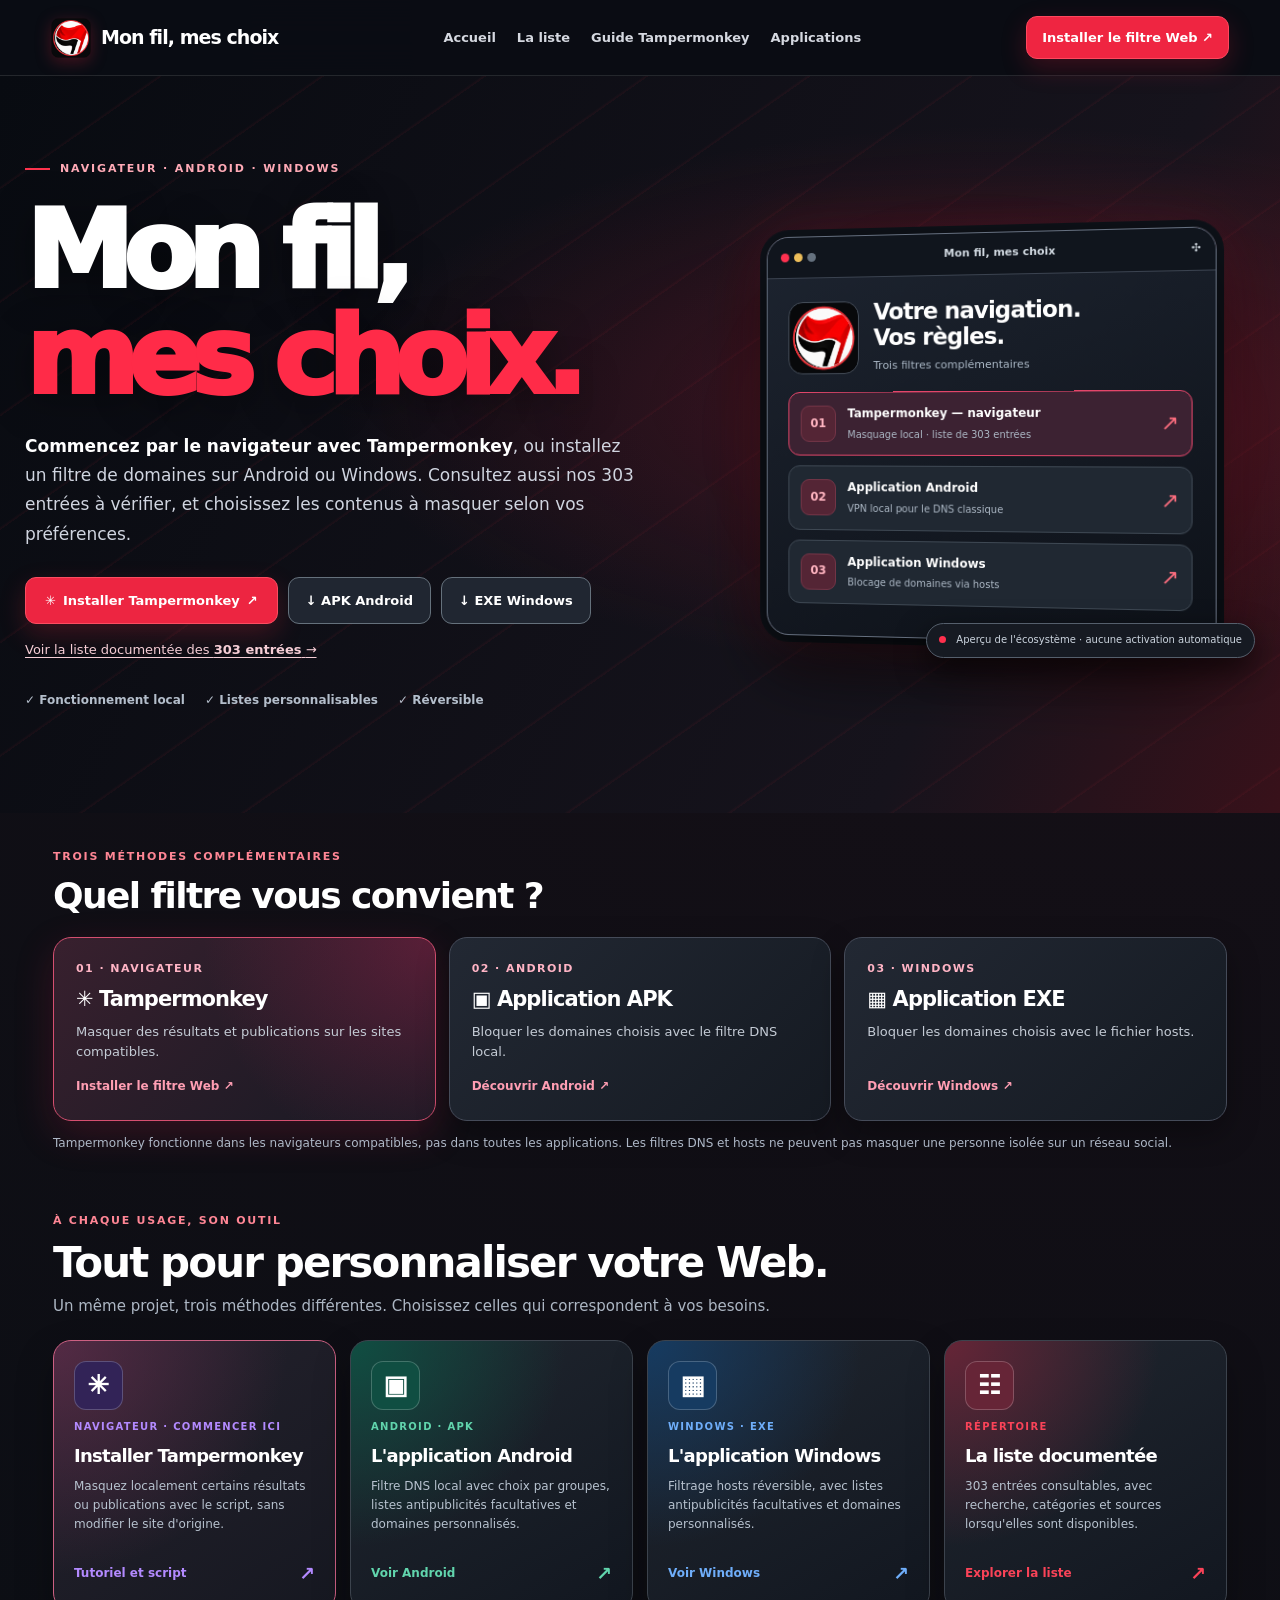
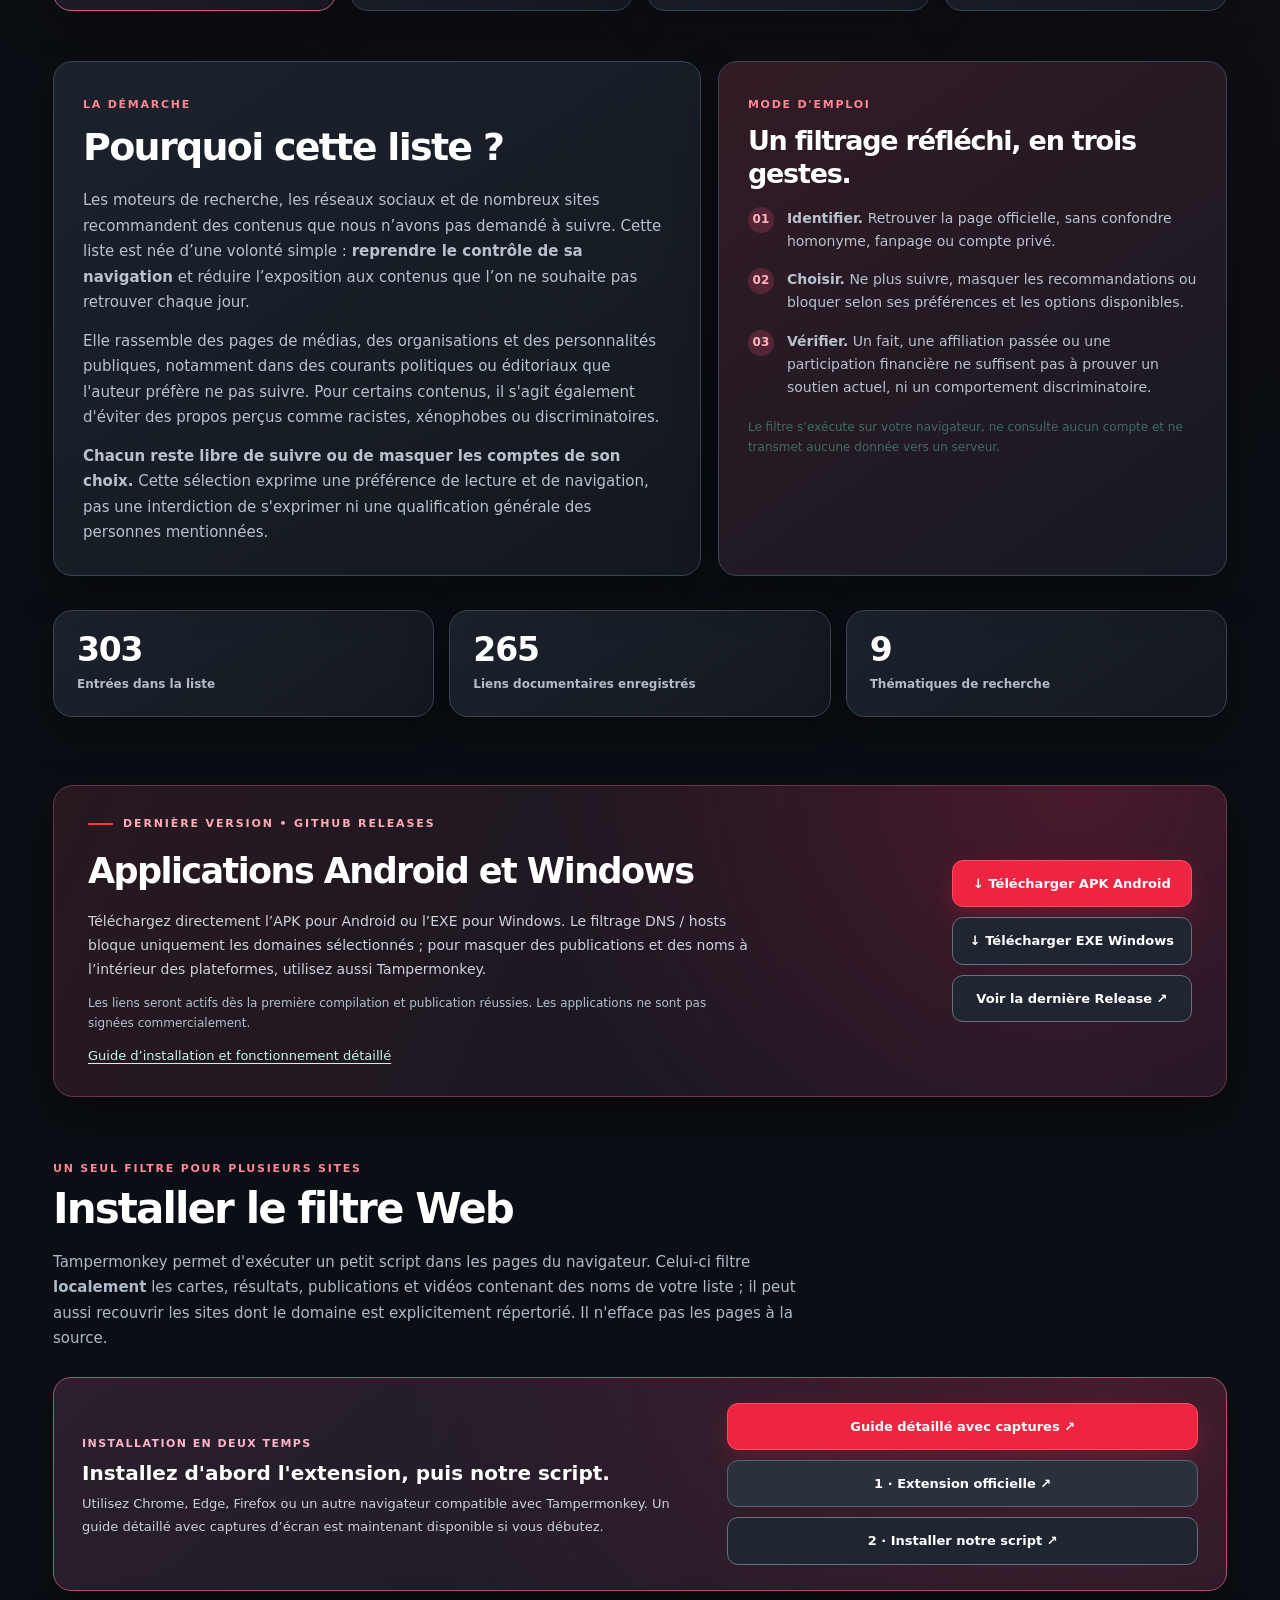
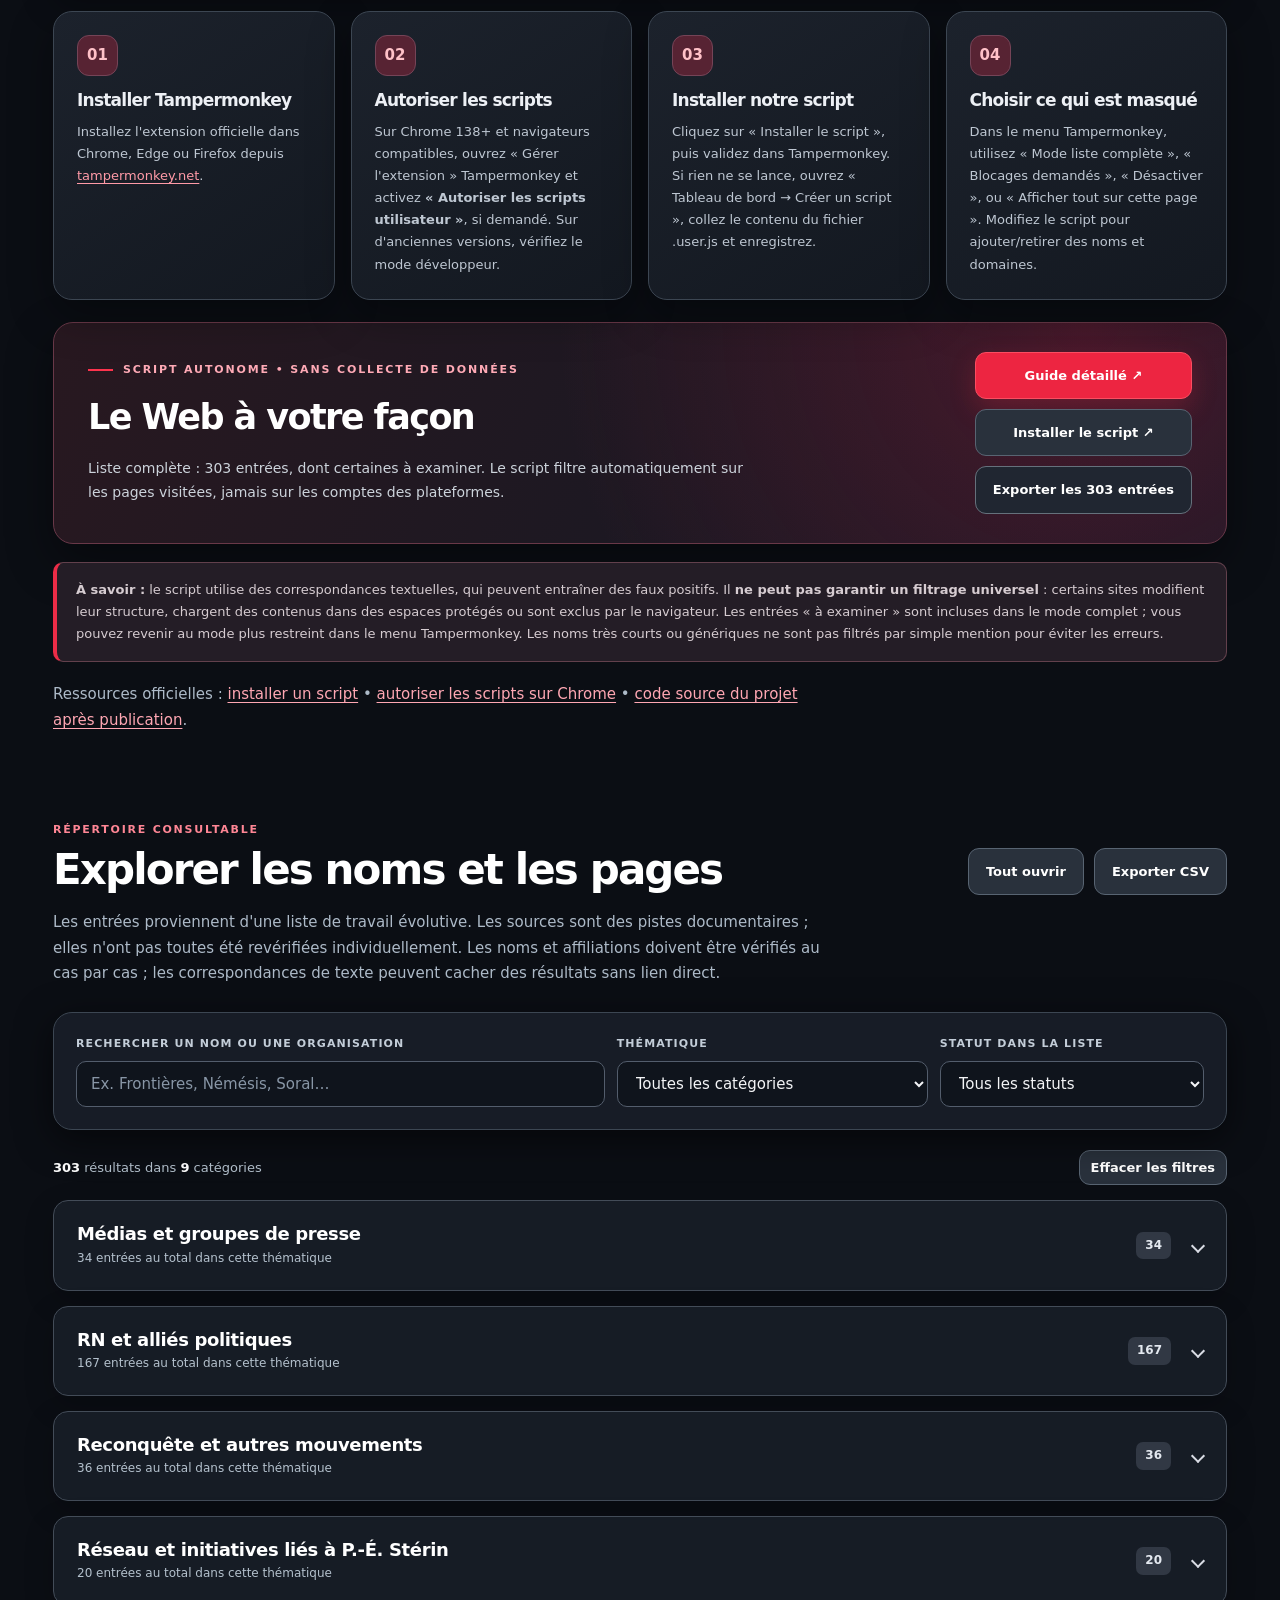
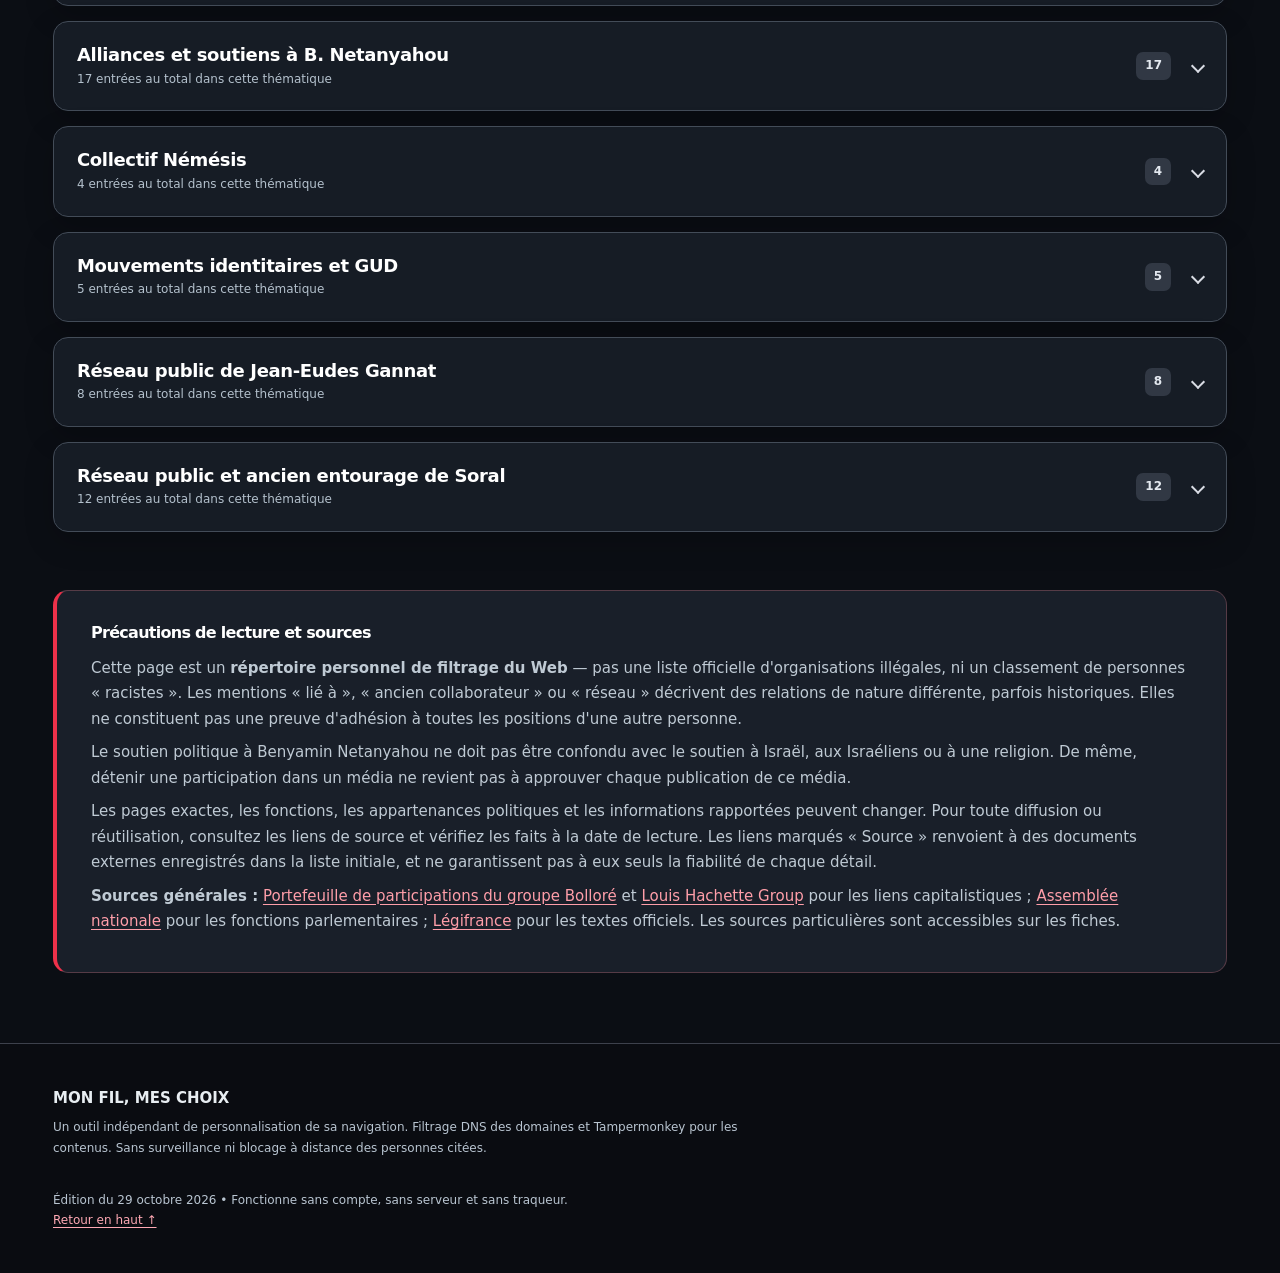
==== site/index.html @ 460ec6ad "v15 - listes antipublicites et blocages personnalises" ====
<!doctype html>
<html lang="fr">
<head>
  <meta charset="UTF-8">
  <meta name="viewport" content="width=device-width, initial-scale=1, viewport-fit=cover">
  <meta name="description" content="Mon fil, mes choix : filtre personnel du Web, tutoriel Tampermonkey et répertoire de 303 pages et comptes publics, avec contexte et sources.">
  <meta name="theme-color" content="#0b1524">
  <link rel="icon" type="image/png" href="./assets/favicon.png">
  <meta property="og:title" content="Mon fil, mes choix — Annuaire et filtre Web personnel">
  <meta property="og:description" content="Une liste documentée pour mieux choisir les pages que l'on souhaite suivre ou masquer, avec recherche, catégories et précautions de vérification.">
  <title>Mon fil, mes choix — Annuaire et filtre Web personnel</title>
  <style>
    :root { color-scheme: light; --ink:#132437; --mid:#46576a; --muted:#6c7d90; --bg:#f3f5f8; --paper:#fff; --navy:#0a1728; --navy2:#11283d; --lime:#d9efb4; --teal:#1d746b; --line:#e2e8ee; --amber:#c87337; --shadow:0 18px 44px rgba(6,24,41,.08); }
    * { box-sizing:border-box; }
    html { scroll-behavior:smooth; }
    body { margin:0; color:var(--ink); background:var(--bg); font-family: Inter, system-ui, -apple-system, 'Segoe UI', sans-serif; font-size:15px; line-height:1.58; }
    button,input,select {font:inherit}
    a {color:var(--teal);text-underline-offset:3px}
    a:hover {text-decoration-thickness:2px}
    .shell {max-width:1190px;margin:auto;padding:0 28px}
    .topbar {background:var(--navy);border-bottom:1px solid #304357;color:#fff;position:relative;z-index:10}
    .topbar-inner {min-height:72px;display:flex;align-items:center;justify-content:space-between;gap:16px}
    .brand{display:flex;align-items:center;gap:12px;text-decoration:none;color:#fff;font-size:14px;font-weight:850;letter-spacing:.02em}
    .mark {width:33px;height:33px;border:1px solid #9fcbac;border-radius:11px;display:grid;place-items:center;color:#d9efb4;font-size:21px}
    .topnav {display:flex;align-items:center;gap:25px}
    .topnav a {color:#d7e0e9;text-decoration:none;font-size:13px;font-weight:650}
    .topnav a:hover {color:#fff}
    .hero {background:radial-gradient(circle at 90% 0%,#27445a 0, transparent 38%),radial-gradient(circle at 2% 90%,#17384d 0,transparent 36%),linear-gradient(130deg,#081525,#142b3d);color:#fff;overflow:hidden}
    .hero-in {position:relative;padding:86px 0 92px}
    .hero-in::after {content:'';position:absolute;width:325px;height:325px;border-radius:50%;right:10px;top:30px;border:1px solid rgba(213,238,193,.2);box-shadow:0 0 0 50px rgba(213,238,193,.023),0 0 0 100px rgba(213,238,193,.022);pointer-events:none}
    .eyebrow {text-transform:uppercase;font-size:11px;font-weight:850;letter-spacing:.19em;color:#d9efb4;display:flex;align-items:center;gap:10px}
    .eyebrow::before {content:'';background:#d9efb4;width:25px;height:2px;display:inline-block}
    h1 {font-family:Georgia, 'Times New Roman', serif;max-width:800px;font-size:clamp(52px,7.2vw,94px);letter-spacing:-.055em;font-weight:500;line-height:1.04;margin:19px 0 25px}
    .hero-lead {max-width:690px;color:#d3dfe6;font-size:18px;line-height:1.75;margin:0 0 28px}
    .hero-meta {display:flex;flex-wrap:wrap;gap:14px;align-items:center;margin-bottom:31px}
    .tag {display:inline-flex;align-items:center;gap:8px;border:1px solid #536679;border-radius:99px;padding:7px 12px;color:#f2f7fb;font-size:12px;font-weight:650}
    .tag .dot {background:#d9efb4;width:7px;height:7px;border-radius:50%}
    .hero-actions,.buttons {display:flex;align-items:center;flex-wrap:wrap;gap:10px}
    .btn {border:1px solid transparent;border-radius:10px;padding:12px 17px;display:inline-flex;align-items:center;justify-content:center;gap:9px;cursor:pointer;font-weight:750;font-size:13px;text-decoration:none;transition:.16s ease;background:#fff;color:var(--ink);min-height:45px}
    .btn:hover {transform:translateY(-1px);filter:brightness(.985)}
    .btn-primary {background:var(--lime);color:#152b28}
    .btn-ghost {background:transparent;color:#fff;border-color:#658094}
    .btn-light {background:#fff;border-color:#d4dce3}
    .btn:focus-visible,select:focus-visible,input:focus-visible,a:focus-visible,summary:focus-visible {outline:3px solid #84bfb0;outline-offset:2px}
    .intro-grid {display:grid;grid-template-columns:1.12fr .88fr;gap:24px;margin-top:-40px;position:relative;z-index:2}
    .paper {background:var(--paper);border:1px solid var(--line);border-radius:18px;box-shadow:var(--shadow)}
    .intro-card {padding:34px 34px 32px}
    .kicker {font-size:11px;letter-spacing:.16em;text-transform:uppercase;color:var(--teal);font-weight:900}
    h2 {font-family:Georgia,'Times New Roman',serif;font-size:clamp(27px,3vw,38px);letter-spacing:-.035em;line-height:1.2;font-weight:500;margin:10px 0 17px}
    .intro-card p {color:var(--mid);margin:0 0 13px}
    .intro-card p:last-child{margin-bottom:0}
    .note-card {padding:32px;background:#e6efe8;border-color:#d0e3d7}
    .note-card h2 {font-size:27px}
    .rule {display:flex;gap:13px;align-items:flex-start;margin:15px 0;color:#2b554c;font-size:14px}
    .rule .num {display:grid;place-items:center;flex-shrink:0;width:26px;height:26px;border-radius:50%;background:#d2e3d6;color:#164c45;font-weight:800;font-size:12px}
    .stats {display:grid;grid-template-columns:repeat(3,minmax(0,1fr));gap:15px;margin:34px 0 18px}
    .stat {padding:21px 23px;background:#fff;border-radius:15px;border:1px solid var(--line)}
    .stat strong {display:block;font-size:33px;line-height:1.1;letter-spacing:-.035em}
    .stat span {display:block;color:var(--mid);margin-top:7px;font-size:12px;font-weight:700}
    .section {padding:42px 0 10px;scroll-margin-top:20px}
    .section-header{display:flex;align-items:flex-end;justify-content:space-between;gap:14px;margin-bottom:15px}
    .section-header h2{margin:4px 0 0}
    .section-intro{max-width:780px;color:var(--mid);margin-top:0;margin-bottom:25px}
    .toolbar{padding:22px;display:grid;grid-template-columns:minmax(0,1.7fr) minmax(200px,1fr) minmax(160px,.85fr);gap:12px;position:sticky;top:0;z-index:5;box-shadow:0 8px 30px rgba(6,24,41,.09)}
    .control label{display:block;font-size:11px;text-transform:uppercase;font-weight:850;letter-spacing:.1em;color:#596b7f;margin-bottom:8px}
    input[type=search], select{background:#f9fafc;border:1px solid #ced8e2;border-radius:10px;width:100%;height:46px;color:#132437;padding:0 14px;outline:none}
    input::placeholder{color:#81909e}
    .resultsbar{display:flex;justify-content:space-between;gap:12px;align-items:center;margin:20px 0 15px;color:var(--mid);font-size:13px;flex-wrap:wrap}
    .resultsbar b{color:var(--ink)}
    .group-list{display:grid;gap:15px}
    .group{background:#fff;border:1px solid #dce4eb;border-radius:15px;overflow:hidden;box-shadow:0 3px 13px rgba(12,34,48,.035)}
    .group-head {display:flex;align-items:center;gap:15px;padding:21px 23px;cursor:pointer;list-style:none}
    .group-head::-webkit-details-marker{display:none}
    .group-title {font-size:18px;line-height:1.3;font-weight:770;letter-spacing:-.02em}
    .group-caption{font-size:12px;color:#66798b;margin-top:3px}
    .group-count {background:#eff3f6;border-radius:7px;padding:4px 9px;font-size:12px;color:#4d6578;font-weight:800;margin-left:auto;white-space:nowrap}
    .chev{border:solid #55687b;border-width:0 2px 2px 0;padding:4px;transform:rotate(45deg);margin-left:7px;transition:transform .2s}
    details[open] .chev {transform:rotate(225deg)}
    .entries{padding:0 17px 16px}
    .entry{border-top:1px solid var(--line);padding:17px 7px;display:grid;grid-template-columns:minmax(0,1fr) auto;gap:12px 18px;align-items:start}
    .entry-title{margin:0;font-size:15px;font-weight:790;color:#193047;line-height:1.3}
    .entry-meta{font-size:12px;color:#708295;margin-top:4px}
    .entry-context{font-size:13px;color:#52657a;margin:10px 0 0;max-width:900px}
    .entry-source{font-size:12px;margin-top:7px}
    .entry-source a{color:#18756f}
    .entry-state{white-space:nowrap;font-size:11px;font-weight:850;padding:5px 9px;border-radius:99px}
    .requested{background:#e0efe3;color:#1e654a}
    .consider{background:#fff0da;color:#96602f}
    .review{background:#eaf0f6;color:#526b85}
    .slim{margin-top:10px;padding:9px 12px;font-size:12px;background:#f7f9fb;border-radius:8px;color:#627388}
    .empty{padding:30px;text-align:center;color:#596b7d}
    .disclaimer{margin:50px 0 70px;padding:29px 34px;background:#fbfcfd;border-left:4px solid #b3c3c7;border-radius:0 13px 13px 0;color:#526579}
    .disclaimer h3{margin:0 0 9px;font-size:16px;color:#2b4256}
    .disclaimer p{margin:8px 0}
    footer{background:#0b1929;color:#e8eef2;padding:42px 0}
    .foot-grid{display:flex;justify-content:space-between;gap:25px;align-items:flex-start;flex-wrap:wrap}
    footer p{max-width:690px;color:#afc1d0;font-size:12px;margin:7px 0 0}
    footer a{color:#cee2c2}
    .toast{position:fixed;bottom:18px;right:18px;background:#19382f;color:#fff;padding:12px 17px;border-radius:10px;box-shadow:var(--shadow);font-size:13px;display:none;z-index:30}
    .toast.show{display:block}
    @media(max-width:790px){.shell{padding:0 17px}.topnav{gap:12px}.topnav a{font-size:11px}.hero-in{padding:62px 0 82px}.hero-in::after{display:none}.hero-lead{font-size:16px}.intro-grid{grid-template-columns:1fr;gap:15px;margin-top:-29px}.intro-card,.note-card{padding:25px}.toolbar{grid-template-columns:1fr 1fr;position:relative}.search-control{grid-column:1/-1}.stats{gap:8px}.stat{padding:16px}.stat strong{font-size:26px}.stat span{font-size:10px}.entry{grid-template-columns:minmax(0,1fr)}.entry-state{justify-self:start}.disclaimer{padding:20px}}
    @media(max-width:450px){.topnav a:nth-child(1){display:none}.hero h1{font-size:53px}.toolbar{grid-template-columns:1fr}.search-control{grid-column:auto}.hero-actions .btn{width:100%}.stat strong{font-size:23px}.group-head{padding:17px}.group-title{font-size:15px}.group-count{padding:4px 6px}.entries{padding:0 11px 12px}.entry{padding:14px 5px}.section-header{display:block}}
    @media print {body{background:#fff!important;font-size:10pt}.topbar,.hero-actions,.toolbar,.resultsbar,.buttons{display:none!important}.hero{color:#000;background:#fff}.hero-in{padding:30px 0}.hero h1{font-size:40px}.hero-lead{color:#333}.hero-meta{color:#333}.tag{border-color:#aaa;color:#333}.intro-grid{grid-template-columns:1fr 1fr;margin:0}.paper,.group{box-shadow:none}.section{padding:10px 0}.group{break-inside:avoid}.entry{break-inside:avoid}.disclaimer{margin:20px 0}.shell{max-width:none}.group-list{display:block}.group{margin-bottom:13px}footer{background:#fff;color:#333;padding:15px}footer p{color:#333}}
    @media(prefers-reduced-motion:reduce){html{scroll-behavior:auto}.btn,.chev{transition:none}}

    .how-grid{display:grid;grid-template-columns:repeat(4,minmax(0,1fr));gap:16px;margin-bottom:22px}
    .how-card{padding:23px;min-height:245px}
    .how-card h3{font-size:17px;line-height:1.3;margin:13px 0 10px}
    .how-card p{font-size:13px;color:var(--mid);margin:0}
    .how-step{display:grid;place-items:center;background:#e6f0e4;border:1px solid #b2d5c5;color:#1d6157;font-weight:900;border-radius:12px;width:41px;height:41px}
    .install-band{background:linear-gradient(125deg,#0a1928,#18404a);color:#fff;border-radius:20px;padding:29px 34px;display:flex;justify-content:space-between;gap:24px;align-items:center}
    .install-band h3{font-size:clamp(23px,3vw,35px);margin:10px 0}
    .install-band p{max-width:660px;color:#c4d5db;font-size:14px;margin:0}
    .install-band .eyebrow{font-size:10px}
    .install-buttons{display:flex;flex-direction:column;gap:10px;flex-shrink:0}
    .btn-outline-white{background:transparent;border-color:#829da8;color:#fff}
    .notice-note{margin-top:18px;background:#fbfcff;border:1px solid #e3e8ee;border-left:4px solid #27766c;color:#3a4a58;padding:16px 19px;border-radius:10px;font-size:13px;line-height:1.7}
    @media(max-width:980px){.how-grid{grid-template-columns:repeat(2,minmax(0,1fr))}.install-band{flex-direction:column;align-items:stretch}.install-buttons{flex-direction:row;flex-wrap:wrap}}
    @media(max-width:600px){.how-grid{grid-template-columns:1fr}.how-card{min-height:0}.install-band{padding:24px 19px}.install-buttons{flex-direction:column}.install-buttons .btn{width:100%}}
  
}
.topnav{flex-wrap:wrap;justify-content:flex-end}.brand img{width:31px;height:31px;object-fit:contain;border-radius:8px}
</style>
<link rel="stylesheet" href="./assets/v8-theme.css">
</head>
<body class="v8 v8-home v10-home">
<header class="v8-header"><div class="v8-wrap v8-header-inner">
  <a class="v8-brand" href="./" aria-label="Mon fil, mes choix — Accueil"><img src="./assets/icone_antifa.png" alt="" width="42" height="42"><span>Mon fil, <strong>mes choix</strong></span></a>
  <nav class="v8-nav" aria-label="Navigation principale"><a href="./">Accueil</a><a href="./#annuaire">La liste</a><a href="./tampermonkey.html">Guide Tampermonkey</a><a href="./dns.html">Applications</a></nav>
  <a class="v8-header-cta" href="./tampermonkey.html">Installer le filtre Web <span aria-hidden="true">↗</span></a>
  <details class="v8-mobile-nav"><summary aria-label="Ouvrir le menu de navigation"><span></span><span></span><span></span></summary><nav aria-label="Navigation mobile"><a href="./">Accueil</a><a href="./#annuaire">Liste de filtrage</a><a href="./tampermonkey.html">Guide Tampermonkey</a><a href="./dns.html">APK et EXE</a></nav></details>
</div></header>
<main id="haut">
  <section class="hero v8-hero"><div class="shell hero-in v8-hero-grid">
  <div class="v8-hero-copy"><div class="eyebrow">NAVIGATEUR · ANDROID · WINDOWS</div>
    <h1>Mon fil,<br><em>mes choix.</em></h1>
    <p class="hero-lead"><strong>Commencez par le navigateur avec Tampermonkey</strong>, ou installez un filtre de domaines sur Android ou Windows. Consultez aussi nos 303 entrées à vérifier, et choisissez les contenus à masquer selon vos préférences.</p>
    <div class="hero-actions v8-hero-actions v10-hero-actions"><a class="btn btn-primary v10-primary-cta" href="./tampermonkey.html" aria-label="Ouvrir le guide détaillé Tampermonkey avec captures d’écran"><span aria-hidden="true">✳</span> Installer Tampermonkey <span aria-hidden="true">↗</span></a><a class="btn btn-ghost" href="https://github.com/janintibo-art/mon-fil-mes-choix/releases/latest/download/MonFilMesChoix_DNS.apk" rel="noopener noreferrer" aria-label="Télécharger l'application Android APK">↓ APK Android</a><a class="btn btn-ghost" href="https://github.com/janintibo-art/mon-fil-mes-choix/releases/latest/download/MonFilMesChoix_DNS.exe" rel="noopener noreferrer" aria-label="Télécharger le logiciel Windows EXE">↓ EXE Windows</a></div>
    <p class="v10-small-link"><a href="#annuaire">Voir la liste documentée des <strong>303 entrées</strong> <span aria-hidden="true">→</span></a></p>
    <div class="v8-hero-foot"><span>✓ Fonctionnement local</span><span>✓ Listes personnalisables</span><span>✓ Réversible</span></div>
  </div>
  <div class="v8-hero-visual" aria-label="Aperçu illustratif des outils de filtrage"><div class="v8-flag-glow"></div>
    <div class="v8-monitor"><div class="v8-window-head"><span class="v8-window-dots"><i></i><i></i><i></i></span><span>Mon fil, mes choix</span><span class="v8-window-cross">✣</span></div>
      <div class="v8-window-content"><div class="v8-window-title"><img src="./assets/icone_antifa.png" alt="" width="74" height="74"><div><strong>Votre navigation.<br>Vos règles.</strong><small>Trois filtres complémentaires</small></div></div>
        <div class="v8-visual-rule v10-visual-main"><span class="v8-visual-square">01</span><div><strong>Tampermonkey — navigateur</strong><small>Masquage local · liste de <span id="hero-count">303</span> entrées</small></div><span class="v8-visual-arrow">↗</span></div>
        <div class="v8-visual-rule"><span class="v8-visual-square">02</span><div><strong>Application Android</strong><small>VPN local pour le DNS classique</small></div><span class="v8-visual-arrow">↗</span></div>
        <div class="v8-visual-rule"><span class="v8-visual-square">03</span><div><strong>Application Windows</strong><small>Blocage de domaines via hosts</small></div><span class="v8-visual-arrow">↗</span></div>
      </div>
    </div>
    <div class="v8-float-note"><span class="v8-tiny-dot"></span> Aperçu de l'écosystème · aucune activation automatique</div>
  </div>
</div></section>
  <div class="shell">
    <section class="v10-tool-bar" aria-label="Choisir sa méthode de filtrage">
      <div class="v10-tool-heading"><span class="kicker">TROIS MÉTHODES COMPLÉMENTAIRES</span><h2>Quel filtre vous convient&nbsp;?</h2></div>
      <div class="v10-tool-grid">
        <a href="./tampermonkey.html" class="v10-tool v10-tool-featured"><span class="v10-tool-num">01 · NAVIGATEUR</span><strong>✳ Tampermonkey</strong><span>Masquer des résultats et publications sur les sites compatibles.</span><b>Installer le filtre Web ↗</b></a>
        <a href="./dns.html#android" class="v10-tool"><span class="v10-tool-num">02 · ANDROID</span><strong>▣ Application APK</strong><span>Bloquer les domaines choisis avec le filtre DNS local.</span><b>Découvrir Android ↗</b></a>
        <a href="./dns.html#windows" class="v10-tool"><span class="v10-tool-num">03 · WINDOWS</span><strong>▦ Application EXE</strong><span>Bloquer les domaines choisis avec le fichier hosts.</span><b>Découvrir Windows ↗</b></a>
      </div>
      <p class="v10-tool-foot">Tampermonkey fonctionne dans les navigateurs compatibles, pas dans toutes les applications. Les filtres DNS et hosts ne peuvent pas masquer une personne isolée sur un réseau social.</p>
    </section>
    <section class="v8-feature-section" aria-label="Découvrir les outils"><div class="v8-section-top"><span class="kicker">À CHAQUE USAGE, SON OUTIL</span><h2>Tout pour personnaliser votre Web.</h2><p>Un même projet, trois méthodes différentes. Choisissez celles qui correspondent à vos besoins.</p></div>
 <div class="v8-feature-grid">
  <a class="v8-feature-card card-violet v10-featured-card" href="./tampermonkey.html"><span class="v8-feature-icon" aria-hidden="true">✳</span><span class="v8-feature-caption">NAVIGATEUR · COMMENCER ICI</span><strong>Installer Tampermonkey</strong><span>Masquez localement certains résultats ou publications avec le script, sans modifier le site d'origine.</span><span class="v8-feature-link">Tutoriel et script <b>↗</b></span></a>
  <a class="v8-feature-card card-green" href="./dns.html#android"><span class="v8-feature-icon" aria-hidden="true">▣</span><span class="v8-feature-caption">ANDROID · APK</span><strong>L'application Android</strong><span>Filtre DNS local avec choix par groupes, listes antipublicités facultatives et domaines personnalisés.</span><span class="v8-feature-link">Voir Android <b>↗</b></span></a>
  <a class="v8-feature-card card-blue" href="./dns.html#windows"><span class="v8-feature-icon" aria-hidden="true">▦</span><span class="v8-feature-caption">WINDOWS · EXE</span><strong>L'application Windows</strong><span>Filtrage hosts réversible, avec listes antipublicités facultatives et domaines personnalisés.</span><span class="v8-feature-link">Voir Windows <b>↗</b></span></a>
  <a class="v8-feature-card card-red" href="#annuaire"><span class="v8-feature-icon" aria-hidden="true">☷</span><span class="v8-feature-caption">RÉPERTOIRE</span><strong>La liste documentée</strong><span>303 entrées consultables, avec recherche, catégories et sources lorsqu'elles sont disponibles.</span><span class="v8-feature-link">Explorer la liste <b>↗</b></span></a>
 </div>
</section>
<section id="pourquoi" class="intro-grid" aria-label="Présentation et objectifs">
      <article class="paper intro-card"><span class="kicker">La démarche</span><h2>Pourquoi cette liste ?</h2>
        <p>Les moteurs de recherche, les réseaux sociaux et de nombreux sites recommandent des contenus que nous n’avons pas demandé à suivre. Cette liste est née d’une volonté simple : <strong>reprendre le contrôle de sa navigation</strong> et réduire l’exposition aux contenus que l’on ne souhaite pas retrouver chaque jour.</p>
        <p>Elle rassemble des pages de médias, des organisations et des personnalités publiques, notamment dans des courants politiques ou éditoriaux que l'auteur préfère ne pas suivre. Pour certains contenus, il s'agit également d'éviter des propos perçus comme racistes, xénophobes ou discriminatoires.</p>
        <p><strong>Chacun reste libre de suivre ou de masquer les comptes de son choix.</strong> Cette sélection exprime une préférence de lecture et de navigation, pas une interdiction de s'exprimer ni une qualification générale des personnes mentionnées.</p>
      </article>
      <aside class="paper note-card"><span class="kicker">Mode d'emploi</span><h2>Un filtrage réfléchi, en trois gestes.</h2>
        <div class="rule"><span class="num">01</span><span><strong>Identifier.</strong> Retrouver la page officielle, sans confondre homonyme, fanpage ou compte privé.</span></div>
        <div class="rule"><span class="num">02</span><span><strong>Choisir.</strong> Ne plus suivre, masquer les recommandations ou bloquer selon ses préférences et les options disponibles.</span></div>
        <div class="rule"><span class="num">03</span><span><strong>Vérifier.</strong> Un fait, une affiliation passée ou une participation financière ne suffisent pas à prouver un soutien actuel, ni un comportement discriminatoire.</span></div>
        <p style="font-size:12px;color:#426b63;margin:18px 0 0">Le filtre s’exécute sur votre navigateur, ne consulte aucun compte et ne transmet aucune donnée vers un serveur.</p>
      </aside>
    </section>
    <div class="stats" aria-label="Résumé de la liste"><div class="stat"><strong id="stat-total">303</strong><span>Entrées dans la liste</span></div><div class="stat"><strong id="stat-sources">—</strong><span>Liens documentaires enregistrés</span></div><div class="stat"><strong>9</strong><span>Thématiques de recherche</span></div></div>

    <section class="section" id="applications" aria-label="Télécharger les applications Android et Windows">
      <div class="install-band">
        <div>
          <span class="eyebrow">Dernière version • GitHub Releases</span>
          <h3>Applications Android et Windows</h3>
          <p>Téléchargez directement l’APK pour Android ou l’EXE pour Windows. Le filtrage DNS / hosts bloque uniquement les domaines sélectionnés ; pour masquer des publications et des noms à l’intérieur des plateformes, utilisez aussi Tampermonkey.</p>
          <p style="margin-top:11px;font-size:12px;color:#afc4d0">Les liens seront actifs dès la première compilation et publication réussies. Les applications ne sont pas signées commercialement.</p>
          <a href="./dns.html" style="display:inline-block;color:#c5f5e7;font-size:13px;margin-top:11px">Guide d’installation et fonctionnement détaillé</a>
        </div>
        <div class="install-buttons">
          <a class="btn btn-primary" href="https://github.com/janintibo-art/mon-fil-mes-choix/releases/latest/download/MonFilMesChoix_DNS.apk" rel="noopener noreferrer" aria-label="Télécharger directement l'APK Android depuis la dernière Release GitHub">↓ Télécharger APK Android</a>
          <a class="btn btn-outline-white" href="https://github.com/janintibo-art/mon-fil-mes-choix/releases/latest/download/MonFilMesChoix_DNS.exe" rel="noopener noreferrer" aria-label="Télécharger directement l'EXE Windows depuis la dernière Release GitHub">↓ Télécharger EXE Windows</a>
          <a class="btn btn-outline-white" href="https://github.com/janintibo-art/mon-fil-mes-choix/releases/latest" rel="noopener noreferrer">Voir la dernière Release ↗</a>
        </div>
      </div>
    </section>

    <section class="section" id="tampermonkey" aria-label="Installer Tampermonkey et le filtre Web">
      <div class="section-header"><div><span class="kicker">Un seul filtre pour plusieurs sites</span><h2>Installer le filtre Web</h2></div></div>
      <p class="section-intro">Tampermonkey permet d'exécuter un petit script dans les pages du navigateur. Celui-ci filtre <strong>localement</strong> les cartes, résultats, publications et vidéos contenant des noms de votre liste ; il peut aussi recouvrir les sites dont le domaine est explicitement répertorié. Il n'efface pas les pages à la source.</p>
      <div class="v10-script-steps" aria-label="Accès direct à Tampermonkey et au script">
        <div><span class="v10-tool-num">INSTALLATION EN DEUX TEMPS</span><strong>Installez d'abord l'extension, puis notre script.</strong><p>Utilisez Chrome, Edge, Firefox ou un autre navigateur compatible avec Tampermonkey. Un guide détaillé avec captures d’écran est maintenant disponible si vous débutez.</p></div>
        <div class="v10-script-buttons"><a class="btn btn-primary" href="./tampermonkey.html">Guide détaillé avec captures ↗</a><a class="btn btn-light" href="https://www.tampermonkey.net/" target="_blank" rel="noopener noreferrer">1 · Extension officielle ↗</a><a class="btn btn-ghost" href="./tampermonkey/mon-fil-mes-choix.user.js">2 · Installer notre script ↗</a></div>
      </div>
      <div class="how-grid">
        <article class="paper how-card"><span class="how-step">01</span><h3>Installer Tampermonkey</h3><p>Installez l'extension officielle dans Chrome, Edge ou Firefox depuis <a href="https://www.tampermonkey.net/" rel="noopener noreferrer" target="_blank">tampermonkey.net</a>.</p></article>
        <article class="paper how-card"><span class="how-step">02</span><h3>Autoriser les scripts</h3><p>Sur Chrome 138+ et navigateurs compatibles, ouvrez « Gérer l'extension » Tampermonkey et activez <strong>« Autoriser les scripts utilisateur »</strong>, si demandé. Sur d'anciennes versions, vérifiez le mode développeur.</p></article>
        <article class="paper how-card"><span class="how-step">03</span><h3>Installer notre script</h3><p>Cliquez sur « Installer le script », puis validez dans Tampermonkey. Si rien ne se lance, ouvrez « Tableau de bord → Créer un script », collez le contenu du fichier .user.js et enregistrez.</p></article>
        <article class="paper how-card"><span class="how-step">04</span><h3>Choisir ce qui est masqué</h3><p>Dans le menu Tampermonkey, utilisez « Mode liste complète », « Blocages demandés », « Désactiver », ou « Afficher tout sur cette page ». Modifiez le script pour ajouter/retirer des noms et domaines.</p></article>
      </div>
      <div class="install-band">
        <div><span class="eyebrow">Script autonome • sans collecte de données</span><h3>Le Web à votre façon</h3><p>Liste complète : 303 entrées, dont certaines à examiner. Le script filtre automatiquement sur les pages visitées, jamais sur les comptes des plateformes.</p></div>
        <div class="install-buttons"><a class="btn btn-primary" href="./tampermonkey.html">Guide détaillé ↗</a><a class="btn btn-light" href="./tampermonkey/mon-fil-mes-choix.user.js">Installer le script ↗</a><a class="btn btn-outline-white" href="./liste_v8.csv" download>Exporter les 303 entrées</a></div>
      </div>
      <div class="notice-note" role="note"><strong>À savoir :</strong> le script utilise des correspondances textuelles, qui peuvent entraîner des faux positifs. Il <strong>ne peut pas garantir un filtrage universel</strong> : certains sites modifient leur structure, chargent des contenus dans des espaces protégés ou sont exclus par le navigateur. Les entrées « à examiner » sont incluses dans le mode complet ; vous pouvez revenir au mode plus restreint dans le menu Tampermonkey. Les noms très courts ou génériques ne sont pas filtrés par simple mention pour éviter les erreurs.</div>
      <p class="section-intro" style="margin-top:20px">Ressources officielles : <a href="https://www.tampermonkey.net/faq.php?locale=fr&q=Q102" target="_blank" rel="noopener noreferrer">installer un script</a> • <a href="https://www.tampermonkey.net/faq.php?ext=dhdg&locale=fr&q=Q209" target="_blank" rel="noopener noreferrer">autoriser les scripts sur Chrome</a> • <a href="https://github.com/janintibo-art/mon-fil-mes-choix" target="_blank" rel="noopener noreferrer">code source du projet après publication</a>.</p>
    </section>
<section class="section" id="annuaire">
      <div class="section-header"><div><span class="kicker">Répertoire consultable</span><h2>Explorer les noms et les pages</h2></div><div class="buttons"><button class="btn btn-light" type="button" id="expand">Tout ouvrir</button><button class="btn btn-light" type="button" id="csv">Exporter CSV</button></div></div>
      <p class="section-intro">Les entrées proviennent d'une liste de travail évolutive. Les sources sont des pistes documentaires ; elles n'ont pas toutes été revérifiées individuellement. Les noms et affiliations doivent être vérifiés au cas par cas ; les correspondances de texte peuvent cacher des résultats sans lien direct.</p>
      <div class="paper toolbar" role="search" aria-label="Rechercher et filtrer les entrées">
        <div class="control search-control"><label for="search">Rechercher un nom ou une organisation</label><input id="search" type="search" placeholder="Ex. Frontières, Némésis, Soral…" autocomplete="off"></div>
        <div class="control"><label for="category">Thématique</label><select id="category"><option value="all">Toutes les catégories</option></select></div>
        <div class="control"><label for="status">Statut dans la liste</label><select id="status"><option value="all">Tous les statuts</option><option value="requested">Blocage explicitement demandé</option><option value="consider">Blocage envisagé</option><option value="review">À examiner</option></select></div>
      </div>
      <div class="resultsbar"><span><b id="visible-count">303</b> résultats dans <b id="visible-groups">9</b> catégories</span><button class="btn btn-light" type="button" id="reset" style="min-height:34px;padding:6px 11px">Effacer les filtres</button></div>
      <div class="group-list" id="groups" aria-live="polite"></div>
      <div class="empty paper" id="empty" hidden>Aucun résultat pour ces filtres. Essayez une autre recherche.</div>
    </section>
    <section class="disclaimer" id="methodologie"><h3>Précautions de lecture et sources</h3>
      <p>Cette page est un <strong>répertoire personnel de filtrage du Web</strong> — pas une liste officielle d'organisations illégales, ni un classement de personnes « racistes ». Les mentions « lié à », « ancien collaborateur » ou « réseau » décrivent des relations de nature différente, parfois historiques. Elles ne constituent pas une preuve d'adhésion à toutes les positions d'une autre personne.</p>
      <p>Le soutien politique à Benyamin Netanyahou ne doit pas être confondu avec le soutien à Israël, aux Israéliens ou à une religion. De même, détenir une participation dans un média ne revient pas à approuver chaque publication de ce média.</p>
      <p>Les pages exactes, les fonctions, les appartenances politiques et les informations rapportées peuvent changer. Pour toute diffusion ou réutilisation, consultez les liens de source et vérifiez les faits à la date de lecture. Les liens marqués « Source » renvoient à des documents externes enregistrés dans la liste initiale, et ne garantissent pas à eux seuls la fiabilité de chaque détail.</p>
      <p><strong>Sources générales :</strong> <a href="https://www.bollore.com/fr/portefeuille-de-participation/" target="_blank" rel="noopener noreferrer">Portefeuille de participations du groupe Bolloré</a> et <a href="https://www.louishachettegroup.com/" target="_blank" rel="noopener noreferrer">Louis Hachette Group</a> pour les liens capitalistiques ; <a href="https://www.assemblee-nationale.fr/" target="_blank" rel="noopener noreferrer">Assemblée nationale</a> pour les fonctions parlementaires ; <a href="https://www.legifrance.gouv.fr/" target="_blank" rel="noopener noreferrer">Légifrance</a> pour les textes officiels. Les sources particulières sont accessibles sur les fiches.</p>
    </section>
  </div>
</main>
<footer><div class="shell foot-grid"><div><strong>MON FIL, MES CHOIX</strong><p>Un outil indépendant de personnalisation de sa navigation. Filtrage DNS des domaines et Tampermonkey pour les contenus. Sans surveillance ni blocage à distance des personnes citées.</p></div><div><p>Édition du 29 octobre 2026 • Fonctionne sans compte, sans serveur et sans traqueur.<br><a href="#haut">Retour en haut ↑</a></p></div></div></footer>
<div class="toast" id="toast" role="status" aria-live="polite"></div>
<script type="application/json" id="data-list">[{"id":1,"nom":"CNews","group":"Médias et groupes de presse","category":"Médias d’information liés à la sphère Bolloré","status":"review","decision":"À décider ensemble","explanation":"Chaîne du groupe Canal+","url":"","handle":"@cnewsofficiel"},{"id":2,"nom":"Europe 1","group":"Médias et groupes de presse","category":"Médias d’information liés à la sphère Bolloré","status":"review","decision":"À décider ensemble","explanation":"Lagardère News / Radio","url":"","handle":"@europe1"},{"id":3,"nom":"Le Journal du Dimanche (JDD)","group":"Médias et groupes de presse","category":"Médias d’information liés à la sphère Bolloré","status":"review","decision":"À décider ensemble","explanation":"Lagardère News","url":"","handle":"@lejdd"},{"id":4,"nom":"JDNews","group":"Médias et groupes de presse","category":"Médias d’information liés à la sphère Bolloré","status":"review","decision":"À décider ensemble","explanation":"Lagardère News; compte FB exact à confirmer","url":"","handle":""},{"id":5,"nom":"Frontières","group":"Médias et groupes de presse","category":"Médias d’information liés à la sphère Bolloré","status":"requested","decision":"À bloquer — confirmé par vous","explanation":"Participation minoritaire 25 % de Lagardère News en septembre 2026; ne pas présenter comme propriété intégrale; décision de blocage confirmée le 29/10/2026 ; vérifier la page officielle Facebook avant de bloquer","url":"","handle":"@frontieresmedia"},{"id":6,"nom":"L’Infiltré","group":"Médias et groupes de presse","category":"Médias d’information liés à la sphère Bolloré","status":"review","decision":"À décider ensemble","explanation":"Publication liée à Frontières, page Facebook spécifique à confirmer","url":"","handle":""},{"id":7,"nom":"Canal+","group":"Médias et groupes de presse","category":"Autres marques du périmètre Canal+ / Lagardère / Prisma Media (facultatif)","status":"review","decision":"À décider ensemble","explanation":"Ne pas déduire la ligne éditoriale de la participation financière; vérifier la page exacte","url":"","handle":""},{"id":8,"nom":"CStar","group":"Médias et groupes de presse","category":"Autres marques du périmètre Canal+ / Lagardère / Prisma Media (facultatif)","status":"review","decision":"À décider ensemble","explanation":"Ne pas déduire la ligne éditoriale de la participation financière; vérifier la page exacte","url":"","handle":""},{"id":9,"nom":"Europe 2","group":"Médias et groupes de presse","category":"Autres marques du périmètre Canal+ / Lagardère / Prisma Media (facultatif)","status":"review","decision":"À décider ensemble","explanation":"Ne pas déduire la ligne éditoriale de la participation financière; vérifier la page exacte","url":"","handle":""},{"id":10,"nom":"RFM","group":"Médias et groupes de presse","category":"Autres marques du périmètre Canal+ / Lagardère / Prisma Media (facultatif)","status":"review","decision":"À décider ensemble","explanation":"Ne pas déduire la ligne éditoriale de la participation financière; vérifier la page exacte","url":"","handle":""},{"id":11,"nom":"Télé-Loisirs","group":"Médias et groupes de presse","category":"Autres marques du périmètre Canal+ / Lagardère / Prisma Media (facultatif)","status":"review","decision":"À décider ensemble","explanation":"Ne pas déduire la ligne éditoriale de la participation financière; vérifier la page exacte","url":"","handle":""},{"id":12,"nom":"Femme Actuelle","group":"Médias et groupes de presse","category":"Autres marques du périmètre Canal+ / Lagardère / Prisma Media (facultatif)","status":"review","decision":"À décider ensemble","explanation":"Ne pas déduire la ligne éditoriale de la participation financière; vérifier la page exacte","url":"","handle":""},{"id":13,"nom":"Voici","group":"Médias et groupes de presse","category":"Autres marques du périmètre Canal+ / Lagardère / Prisma Media (facultatif)","status":"review","decision":"À décider ensemble","explanation":"Ne pas déduire la ligne éditoriale de la participation financière; vérifier la page exacte","url":"","handle":""},{"id":14,"nom":"GEO","group":"Médias et groupes de presse","category":"Autres marques du périmètre Canal+ / Lagardère / Prisma Media (facultatif)","status":"review","decision":"À décider ensemble","explanation":"Ne pas déduire la ligne éditoriale de la participation financière; vérifier la page exacte","url":"","handle":""},{"id":15,"nom":"Capital","group":"Médias et groupes de presse","category":"Autres marques du périmètre Canal+ / Lagardère / Prisma Media (facultatif)","status":"review","decision":"À décider ensemble","explanation":"Ne pas déduire la ligne éditoriale de la participation financière; vérifier la page exacte","url":"","handle":""},{"id":16,"nom":"Ça m’intéresse","group":"Médias et groupes de presse","category":"Autres marques du périmètre Canal+ / Lagardère / Prisma Media (facultatif)","status":"review","decision":"À décider ensemble","explanation":"Ne pas déduire la ligne éditoriale de la participation financière; vérifier la page exacte","url":"","handle":""},{"id":17,"nom":"Cuisine Actuelle","group":"Médias et groupes de presse","category":"Autres marques du périmètre Canal+ / Lagardère / Prisma Media (facultatif)","status":"review","decision":"À décider ensemble","explanation":"Ne pas déduire la ligne éditoriale de la participation financière; vérifier la page exacte","url":"","handle":""},{"id":18,"nom":"Prima","group":"Médias et groupes de presse","category":"Autres marques du périmètre Canal+ / Lagardère / Prisma Media (facultatif)","status":"review","decision":"À décider ensemble","explanation":"Ne pas déduire la ligne éditoriale de la participation financière; vérifier la page exacte","url":"","handle":""},{"id":19,"nom":"Télé 2 semaines","group":"Médias et groupes de presse","category":"Autres marques du périmètre Canal+ / Lagardère / Prisma Media (facultatif)","status":"review","decision":"À décider ensemble","explanation":"Ne pas déduire la ligne éditoriale de la participation financière; vérifier la page exacte","url":"","handle":""},{"id":20,"nom":"TV Grandes Chaînes","group":"Médias et groupes de presse","category":"Autres marques du périmètre Canal+ / Lagardère / Prisma Media (facultatif)","status":"review","decision":"À décider ensemble","explanation":"Ne pas déduire la ligne éditoriale de la participation financière; vérifier la page exacte","url":"","handle":""},{"id":21,"nom":"Télé Z","group":"Médias et groupes de presse","category":"Autres marques du périmètre Canal+ / Lagardère / Prisma Media (facultatif)","status":"review","decision":"À décider ensemble","explanation":"Ne pas déduire la ligne éditoriale de la participation financière; vérifier la page exacte","url":"","handle":""},{"id":22,"nom":"Ici Paris","group":"Médias et groupes de presse","category":"Autres marques du périmètre Canal+ / Lagardère / Prisma Media (facultatif)","status":"review","decision":"À décider ensemble","explanation":"Ne pas déduire la ligne éditoriale de la participation financière; vérifier la page exacte","url":"","handle":""},{"id":23,"nom":"France Dimanche","group":"Médias et groupes de presse","category":"Autres marques du périmètre Canal+ / Lagardère / Prisma Media (facultatif)","status":"review","decision":"À décider ensemble","explanation":"Ne pas déduire la ligne éditoriale de la participation financière; vérifier la page exacte","url":"","handle":""},{"id":24,"nom":"Gentside","group":"Médias et groupes de presse","category":"Autres marques du périmètre Canal+ / Lagardère / Prisma Media (facultatif)","status":"review","decision":"À décider ensemble","explanation":"Ne pas déduire la ligne éditoriale de la participation financière; vérifier la page exacte","url":"","handle":""},{"id":25,"nom":"Oh My Mag","group":"Médias et groupes de presse","category":"Autres marques du périmètre Canal+ / Lagardère / Prisma Media (facultatif)","status":"review","decision":"À décider ensemble","explanation":"Ne pas déduire la ligne éditoriale de la participation financière; vérifier la page exacte","url":"","handle":""},{"id":26,"nom":"Rassemblement national","group":"RN et alliés politiques","category":"Rassemblement national et principaux comptes publics","status":"review","decision":"À décider ensemble","explanation":"Pages et comptes publics; les branches locales sont à trouver au cas par cas","url":"","handle":"@rassemblementnational"},{"id":27,"nom":"Marine Le Pen","group":"RN et alliés politiques","category":"Rassemblement national et principaux comptes publics","status":"consider","decision":"À bloquer — demande générale (après vérification du compte)","explanation":"Député du groupe RN, liste Assemblée nationale consultée le 29/10/2026. Appartenance politique vérifiée, pas de présomption de contenus racistes.","url":"https://www2.assemblee-nationale.fr/deputes/liste/groupe-politique","handle":"@marinelepen"},{"id":28,"nom":"Jordan Bardella","group":"RN et alliés politiques","category":"Rassemblement national et principaux comptes publics","status":"consider","decision":"À bloquer — demande générale (après vérification du compte)","explanation":"Membre du bureau national du RN au 24 octobre 2026.","url":"https://rassemblementnational.fr/communiques/communique-de-presse-du-rassemblement-national-21","handle":"@jordanbardella"},{"id":29,"nom":"Rassemblement National de la Jeunesse","group":"RN et alliés politiques","category":"Rassemblement national et principaux comptes publics","status":"review","decision":"À décider ensemble","explanation":"Pages et comptes publics; les branches locales sont à trouver au cas par cas","url":"","handle":""},{"id":30,"nom":"Louis Aliot","group":"RN et alliés politiques","category":"Rassemblement national et principaux comptes publics","status":"consider","decision":"À bloquer — demande générale (après vérification du compte)","explanation":"Membre du bureau national du RN au 24 octobre 2026.","url":"https://rassemblementnational.fr/communiques/communique-de-presse-du-rassemblement-national-21","handle":""},{"id":31,"nom":"Sébastien Chenu","group":"RN et alliés politiques","category":"Rassemblement national et principaux comptes publics","status":"consider","decision":"À bloquer — demande générale (après vérification du compte)","explanation":"Député du groupe RN, liste Assemblée nationale consultée le 29/10/2026. Appartenance politique vérifiée, pas de présomption de contenus racistes.","url":"https://www2.assemblee-nationale.fr/deputes/liste/groupe-politique","handle":""},{"id":32,"nom":"Julien Odoul","group":"RN et alliés politiques","category":"Rassemblement national et principaux comptes publics","status":"consider","decision":"À bloquer — demande générale (après vérification du compte)","explanation":"Député du groupe RN, liste Assemblée nationale consultée le 29/10/2026. Appartenance politique vérifiée, pas de présomption de contenus racistes.","url":"https://www2.assemblee-nationale.fr/deputes/liste/groupe-politique","handle":"@odouljulien"},{"id":33,"nom":"Jean-Philippe Tanguy","group":"RN et alliés politiques","category":"Rassemblement national et principaux comptes publics","status":"consider","decision":"À bloquer — demande générale (après vérification du compte)","explanation":"Député du groupe RN, liste Assemblée nationale consultée le 29/10/2026. Appartenance politique vérifiée, pas de présomption de contenus racistes.","url":"https://www2.assemblee-nationale.fr/deputes/liste/groupe-politique","handle":""},{"id":34,"nom":"Laure Lavalette","group":"RN et alliés politiques","category":"Rassemblement national et principaux comptes publics","status":"consider","decision":"À bloquer — demande générale (après vérification du compte)","explanation":"Député du groupe RN, liste Assemblée nationale consultée le 29/10/2026. Appartenance politique vérifiée, pas de présomption de contenus racistes.","url":"https://www2.assemblee-nationale.fr/deputes/liste/groupe-politique","handle":""},{"id":35,"nom":"Caroline Parmentier","group":"RN et alliés politiques","category":"Rassemblement national et principaux comptes publics","status":"consider","decision":"À bloquer — demande générale (après vérification du compte)","explanation":"Député du groupe RN, liste Assemblée nationale consultée le 29/10/2026. Appartenance politique vérifiée, pas de présomption de contenus racistes.","url":"https://www2.assemblee-nationale.fr/deputes/liste/groupe-politique","handle":"@carolineparmentier6209"},{"id":36,"nom":"Reconquête","group":"Reconquête et autres mouvements","category":"Autres partis et mouvements nationalistes ou identitaires à examiner","status":"review","decision":"À décider ensemble","explanation":"Parti politique","url":"","handle":"@reconquete2022"},{"id":37,"nom":"Éric Zemmour","group":"Reconquête et autres mouvements","category":"Autres partis et mouvements nationalistes ou identitaires à examiner","status":"consider","decision":"À bloquer — demande générale (après vérification du compte)","explanation":"Membre du comité opérationnel ou responsable régional présenté sur la page officielle actuelle de Reconquête.","url":"https://www.parti-reconquete.fr/equipe","handle":"@zemmoureric"},{"id":38,"nom":"Sarah Knafo","group":"Reconquête et autres mouvements","category":"Autres partis et mouvements nationalistes ou identitaires à examiner","status":"consider","decision":"À bloquer — demande générale (après vérification du compte)","explanation":"Membre du comité opérationnel ou responsable régional présenté sur la page officielle actuelle de Reconquête.","url":"https://www.parti-reconquete.fr/equipe","handle":""},{"id":39,"nom":"Identité Libertés","group":"Reconquête et autres mouvements","category":"Autres partis et mouvements nationalistes ou identitaires à examiner","status":"review","decision":"À décider ensemble","explanation":"Parti distinct de Reconquête, présidé par Marion Maréchal","url":"","handle":""},{"id":40,"nom":"Marion Maréchal","group":"Reconquête et autres mouvements","category":"Autres partis et mouvements nationalistes ou identitaires à examiner","status":"consider","decision":"À bloquer — demande générale (après vérification du compte)","explanation":"Responsable d’Identité Libertés, mouvement allié au RN (et distinct de Reconquête).","url":"https://identite-libertes.fr/notre-mouvement/","handle":"@marionmarechaloff"},{"id":41,"nom":"Les Patriotes","group":"Reconquête et autres mouvements","category":"Autres partis et mouvements nationalistes ou identitaires à examiner","status":"review","decision":"À décider ensemble","explanation":"Parti politique; compte exact à confirmer","url":"","handle":""},{"id":42,"nom":"Florian Philippot","group":"Reconquête et autres mouvements","category":"Autres partis et mouvements nationalistes ou identitaires à examiner","status":"review","decision":"À décider ensemble","explanation":"Dirigeant des Patriotes; compte exact à confirmer","url":"","handle":""},{"id":43,"nom":"Action française","group":"Reconquête et autres mouvements","category":"Autres partis et mouvements nationalistes ou identitaires à examiner","status":"review","decision":"À décider ensemble","explanation":"Mouvement royaliste; page actuelle à vérifier","url":"","handle":""},{"id":44,"nom":"Valeurs actuelles","group":"Médias et groupes de presse","category":"Médias et collectifs supplémentaires à examiner séparément","status":"review","decision":"À décider ensemble","explanation":"N’appartient pas à Bolloré; groupe Valmonde, actionnaires distincts","url":"","handle":"@valeursactuelles.page"},{"id":45,"nom":"Fdesouche","group":"Médias et groupes de presse","category":"Médias et collectifs supplémentaires à examiner séparément","status":"review","decision":"À décider ensemble","explanation":"Site; vérifier l’authenticité de la page Facebook","url":"","handle":"@fdesouche"},{"id":46,"nom":"Boulevard Voltaire","group":"Médias et groupes de presse","category":"Médias et collectifs supplémentaires à examiner séparément","status":"review","decision":"À décider ensemble","explanation":"Média d’opinion","url":"","handle":""},{"id":47,"nom":"TV Libertés","group":"Médias et groupes de presse","category":"Médias et collectifs supplémentaires à examiner séparément","status":"review","decision":"À décider ensemble","explanation":"Média d’opinion","url":"","handle":""},{"id":48,"nom":"Radio Courtoisie","group":"Médias et groupes de presse","category":"Médias et collectifs supplémentaires à examiner séparément","status":"review","decision":"À décider ensemble","explanation":"Radio d’opinion","url":"","handle":"@radiocourtoisie"},{"id":49,"nom":"Causeur","group":"Médias et groupes de presse","category":"Médias et collectifs supplémentaires à examiner séparément","status":"review","decision":"À décider ensemble","explanation":"Magazine d’opinion; décider séparément","url":"","handle":"@causeur"},{"id":50,"nom":"Collectif Némésis","group":"Médias et groupes de presse","category":"Médias et collectifs supplémentaires à examiner séparément","status":"requested","decision":"À bloquer — demande explicite, après vérification de la page officielle","explanation":"Page de l’association que préside Alice Cordier. Identifiant Facebook indicatif à authentifier.","url":"https://www.collectif-nemesis.com/nos-portes-paroles","handle":"@100087171534178"},{"id":51,"nom":"Alice Cordier","group":"Médias et groupes de presse","category":"Médias et collectifs supplémentaires à examiner séparément","status":"requested","decision":"À bloquer — demande explicite, après vérification du compte public","explanation":"Cofondatrice et présidente du Collectif Némésis, selon le site officiel du collectif. Aucun autre compte ni relation privée présumé.","url":"https://www.collectif-nemesis.com/nos-portes-paroles","handle":"@61550124326143"},{"id":52,"nom":"Égalité et Réconciliation","group":"Médias et groupes de presse","category":"Médias et collectifs supplémentaires à examiner séparément","status":"requested","decision":"À bloquer — demandé par vous dans le cadre du réseau Soral ; vérifier page officielle","explanation":"Organisation fondée et présidée par Alain Soral ; procédure de dissolution engagée le 9 octobre 2026 (ne pas affirmer dissolution déjà prononcée).","url":"https://information.tv5monde.com/france/extreme-droite-procedure-de-dissolution-engagee-contre-lassociation-dalain-soral-2841198","handle":""},{"id":53,"nom":"Franck Allisio","group":"RN et alliés politiques","category":"Députés du groupe RN (2026)","status":"consider","decision":"À bloquer — demande générale (après vérification du compte)","explanation":"Député du groupe RN, liste Assemblée nationale consultée le 29/10/2026. Appartenance politique vérifiée, pas de présomption de contenus racistes.","url":"https://www2.assemblee-nationale.fr/deputes/liste/groupe-politique","handle":""},{"id":54,"nom":"Maxime Amblard","group":"RN et alliés politiques","category":"Députés du groupe RN (2026)","status":"consider","decision":"À bloquer — demande générale (après vérification du compte)","explanation":"Député du groupe RN, liste Assemblée nationale consultée le 29/10/2026. Appartenance politique vérifiée, pas de présomption de contenus racistes.","url":"https://www2.assemblee-nationale.fr/deputes/liste/groupe-politique","handle":""},{"id":55,"nom":"Bénédicte Auzanot","group":"RN et alliés politiques","category":"Députés du groupe RN (2026)","status":"consider","decision":"À bloquer — demande générale (après vérification du compte)","explanation":"Député du groupe RN, liste Assemblée nationale consultée le 29/10/2026. Appartenance politique vérifiée, pas de présomption de contenus racistes.","url":"https://www2.assemblee-nationale.fr/deputes/liste/groupe-politique","handle":""},{"id":56,"nom":"Philippe Ballard","group":"RN et alliés politiques","category":"Députés du groupe RN (2026)","status":"consider","decision":"À bloquer — demande générale (après vérification du compte)","explanation":"Député du groupe RN, liste Assemblée nationale consultée le 29/10/2026. Appartenance politique vérifiée, pas de présomption de contenus racistes.","url":"https://www2.assemblee-nationale.fr/deputes/liste/groupe-politique","handle":""},{"id":57,"nom":"Anchya Bamana","group":"RN et alliés politiques","category":"Députés du groupe RN (2026)","status":"consider","decision":"À bloquer — demande générale (après vérification du compte)","explanation":"Député du groupe RN, liste Assemblée nationale consultée le 29/10/2026. Appartenance politique vérifiée, pas de présomption de contenus racistes.","url":"https://www2.assemblee-nationale.fr/deputes/liste/groupe-politique","handle":""},{"id":58,"nom":"Romain Baubry","group":"RN et alliés politiques","category":"Députés du groupe RN (2026)","status":"consider","decision":"À bloquer — demande générale (après vérification du compte)","explanation":"Député du groupe RN, liste Assemblée nationale consultée le 29/10/2026. Appartenance politique vérifiée, pas de présomption de contenus racistes.","url":"https://www2.assemblee-nationale.fr/deputes/liste/groupe-politique","handle":""},{"id":59,"nom":"José Beaurain","group":"RN et alliés politiques","category":"Députés du groupe RN (2026)","status":"consider","decision":"À bloquer — demande générale (après vérification du compte)","explanation":"Député du groupe RN, liste Assemblée nationale consultée le 29/10/2026. Appartenance politique vérifiée, pas de présomption de contenus racistes.","url":"https://www2.assemblee-nationale.fr/deputes/liste/groupe-politique","handle":""},{"id":60,"nom":"Christophe Bentz","group":"RN et alliés politiques","category":"Députés du groupe RN (2026)","status":"consider","decision":"À bloquer — demande générale (après vérification du compte)","explanation":"Député du groupe RN, liste Assemblée nationale consultée le 29/10/2026. Appartenance politique vérifiée, pas de présomption de contenus racistes.","url":"https://www2.assemblee-nationale.fr/deputes/liste/groupe-politique","handle":""},{"id":61,"nom":"Théo Bernhardt","group":"RN et alliés politiques","category":"Députés du groupe RN (2026)","status":"consider","decision":"À bloquer — demande générale (après vérification du compte)","explanation":"Député du groupe RN, liste Assemblée nationale consultée le 29/10/2026. Appartenance politique vérifiée, pas de présomption de contenus racistes.","url":"https://www2.assemblee-nationale.fr/deputes/liste/groupe-politique","handle":""},{"id":62,"nom":"Guillaume Bigot","group":"RN et alliés politiques","category":"Députés du groupe RN (2026)","status":"consider","decision":"À bloquer — demande générale (après vérification du compte)","explanation":"Député du groupe RN, liste Assemblée nationale consultée le 29/10/2026. Appartenance politique vérifiée, pas de présomption de contenus racistes.","url":"https://www2.assemblee-nationale.fr/deputes/liste/groupe-politique","handle":""},{"id":63,"nom":"Bruno Bilde","group":"RN et alliés politiques","category":"Députés du groupe RN (2026)","status":"consider","decision":"À bloquer — demande générale (après vérification du compte)","explanation":"Député du groupe RN, liste Assemblée nationale consultée le 29/10/2026. Appartenance politique vérifiée, pas de présomption de contenus racistes.","url":"https://www2.assemblee-nationale.fr/deputes/liste/groupe-politique","handle":""},{"id":64,"nom":"Emmanuel Blairy","group":"RN et alliés politiques","category":"Députés du groupe RN (2026)","status":"consider","decision":"À bloquer — demande générale (après vérification du compte)","explanation":"Député du groupe RN, liste Assemblée nationale consultée le 29/10/2026. Appartenance politique vérifiée, pas de présomption de contenus racistes.","url":"https://www2.assemblee-nationale.fr/deputes/liste/groupe-politique","handle":""},{"id":65,"nom":"Sophie Blanc","group":"RN et alliés politiques","category":"Députés du groupe RN (2026)","status":"consider","decision":"À bloquer — demande générale (après vérification du compte)","explanation":"Député du groupe RN, liste Assemblée nationale consultée le 29/10/2026. Appartenance politique vérifiée, pas de présomption de contenus racistes.","url":"https://www2.assemblee-nationale.fr/deputes/liste/groupe-politique","handle":""},{"id":66,"nom":"Frédéric Boccaletti","group":"RN et alliés politiques","category":"Députés du groupe RN (2026)","status":"consider","decision":"À bloquer — demande générale (après vérification du compte)","explanation":"Député du groupe RN, liste Assemblée nationale consultée le 29/10/2026. Appartenance politique vérifiée, pas de présomption de contenus racistes.","url":"https://www2.assemblee-nationale.fr/deputes/liste/groupe-politique","handle":""},{"id":67,"nom":"Anthony Boulogne","group":"RN et alliés politiques","category":"Députés du groupe RN (2026)","status":"consider","decision":"À bloquer — demande générale (après vérification du compte)","explanation":"Député du groupe RN, liste Assemblée nationale consultée le 29/10/2026. Appartenance politique vérifiée, pas de présomption de contenus racistes.","url":"https://www2.assemblee-nationale.fr/deputes/liste/groupe-politique","handle":""},{"id":68,"nom":"Jorys Bovet","group":"RN et alliés politiques","category":"Députés du groupe RN (2026)","status":"consider","decision":"À bloquer — demande générale (après vérification du compte)","explanation":"Député du groupe RN, liste Assemblée nationale consultée le 29/10/2026. Appartenance politique vérifiée, pas de présomption de contenus racistes.","url":"https://www2.assemblee-nationale.fr/deputes/liste/groupe-politique","handle":""},{"id":69,"nom":"Jérôme Buisson","group":"RN et alliés politiques","category":"Députés du groupe RN (2026)","status":"consider","decision":"À bloquer — demande générale (après vérification du compte)","explanation":"Député du groupe RN, liste Assemblée nationale consultée le 29/10/2026. Appartenance politique vérifiée, pas de présomption de contenus racistes.","url":"https://www2.assemblee-nationale.fr/deputes/liste/groupe-politique","handle":""},{"id":70,"nom":"Eddy Casterman","group":"RN et alliés politiques","category":"Alliés parlementaires - Identité Libertés","status":"consider","decision":"À bloquer — demande générale (après vérification du compte)","explanation":"Apparenté au groupe RN à l’Assemblée, membre d’Identité Libertés (parti distinct).","url":"https://www2.assemblee-nationale.fr/deputes/liste/groupe-politique ; https://identite-libertes.fr/notre-mouvement/","handle":""},{"id":71,"nom":"Bernard Chaumeil","group":"RN et alliés politiques","category":"Députés du groupe RN (2026)","status":"consider","decision":"À bloquer — demande générale (après vérification du compte)","explanation":"Député du groupe RN, liste Assemblée nationale consultée le 29/10/2026. Appartenance politique vérifiée, pas de présomption de contenus racistes.","url":"https://www2.assemblee-nationale.fr/deputes/liste/groupe-politique","handle":""},{"id":72,"nom":"Roger Chudeau","group":"RN et alliés politiques","category":"Députés du groupe RN (2026)","status":"consider","decision":"À bloquer — demande générale (après vérification du compte)","explanation":"Député du groupe RN, liste Assemblée nationale consultée le 29/10/2026. Appartenance politique vérifiée, pas de présomption de contenus racistes.","url":"https://www2.assemblee-nationale.fr/deputes/liste/groupe-politique","handle":""},{"id":73,"nom":"Bruno Clavet","group":"RN et alliés politiques","category":"Députés du groupe RN (2026)","status":"consider","decision":"À bloquer — demande générale (après vérification du compte)","explanation":"Député du groupe RN, liste Assemblée nationale consultée le 29/10/2026. Appartenance politique vérifiée, pas de présomption de contenus racistes.","url":"https://www2.assemblee-nationale.fr/deputes/liste/groupe-politique","handle":""},{"id":74,"nom":"Caroline Colombier","group":"RN et alliés politiques","category":"Députés du groupe RN (2026)","status":"consider","decision":"À bloquer — demande générale (après vérification du compte)","explanation":"Député du groupe RN, liste Assemblée nationale consultée le 29/10/2026. Appartenance politique vérifiée, pas de présomption de contenus racistes.","url":"https://www2.assemblee-nationale.fr/deputes/liste/groupe-politique","handle":""},{"id":75,"nom":"Nathalie Da Conceicao Carvalho","group":"RN et alliés politiques","category":"Députés du groupe RN (2026)","status":"consider","decision":"À bloquer — demande générale (après vérification du compte)","explanation":"Député du groupe RN, liste Assemblée nationale consultée le 29/10/2026. Appartenance politique vérifiée, pas de présomption de contenus racistes.","url":"https://www2.assemblee-nationale.fr/deputes/liste/groupe-politique","handle":""},{"id":76,"nom":"Catherine Dellong Meng","group":"RN et alliés politiques","category":"Députés du groupe RN (2026)","status":"consider","decision":"À bloquer — demande générale (après vérification du compte)","explanation":"Député du groupe RN, liste Assemblée nationale consultée le 29/10/2026. Appartenance politique vérifiée, pas de présomption de contenus racistes.","url":"https://www2.assemblee-nationale.fr/deputes/liste/groupe-politique","handle":""},{"id":77,"nom":"Jocelyn Dessigny","group":"RN et alliés politiques","category":"Députés du groupe RN (2026)","status":"consider","decision":"À bloquer — demande générale (après vérification du compte)","explanation":"Député du groupe RN, liste Assemblée nationale consultée le 29/10/2026. Appartenance politique vérifiée, pas de présomption de contenus racistes.","url":"https://www2.assemblee-nationale.fr/deputes/liste/groupe-politique","handle":""},{"id":78,"nom":"Sandrine Dogor-Such","group":"RN et alliés politiques","category":"Députés du groupe RN (2026)","status":"consider","decision":"À bloquer — demande générale (après vérification du compte)","explanation":"Député du groupe RN, liste Assemblée nationale consultée le 29/10/2026. Appartenance politique vérifiée, pas de présomption de contenus racistes.","url":"https://www2.assemblee-nationale.fr/deputes/liste/groupe-politique","handle":""},{"id":79,"nom":"Nicolas Dragon","group":"RN et alliés politiques","category":"Députés du groupe RN (2026)","status":"consider","decision":"À bloquer — demande générale (après vérification du compte)","explanation":"Député du groupe RN, liste Assemblée nationale consultée le 29/10/2026. Appartenance politique vérifiée, pas de présomption de contenus racistes.","url":"https://www2.assemblee-nationale.fr/deputes/liste/groupe-politique","handle":""},{"id":80,"nom":"Alexandre Dufosset","group":"RN et alliés politiques","category":"Députés du groupe RN (2026)","status":"consider","decision":"À bloquer — demande générale (après vérification du compte)","explanation":"Député du groupe RN, liste Assemblée nationale consultée le 29/10/2026. Appartenance politique vérifiée, pas de présomption de contenus racistes.","url":"https://www2.assemblee-nationale.fr/deputes/liste/groupe-politique","handle":""},{"id":81,"nom":"Gaëtan Dussausaye","group":"RN et alliés politiques","category":"Députés du groupe RN (2026)","status":"consider","decision":"À bloquer — demande générale (après vérification du compte)","explanation":"Député du groupe RN, liste Assemblée nationale consultée le 29/10/2026. Appartenance politique vérifiée, pas de présomption de contenus racistes.","url":"https://www2.assemblee-nationale.fr/deputes/liste/groupe-politique","handle":""},{"id":82,"nom":"Aurélien Dutremble","group":"RN et alliés politiques","category":"Députés du groupe RN (2026)","status":"consider","decision":"À bloquer — demande générale (après vérification du compte)","explanation":"Député du groupe RN, liste Assemblée nationale consultée le 29/10/2026. Appartenance politique vérifiée, pas de présomption de contenus racistes.","url":"https://www2.assemblee-nationale.fr/deputes/liste/groupe-politique","handle":""},{"id":83,"nom":"Auguste Evrard","group":"RN et alliés politiques","category":"Députés du groupe RN (2026)","status":"consider","decision":"À bloquer — demande générale (après vérification du compte)","explanation":"Député du groupe RN, liste Assemblée nationale consultée le 29/10/2026. Appartenance politique vérifiée, pas de présomption de contenus racistes.","url":"https://www2.assemblee-nationale.fr/deputes/liste/groupe-politique","handle":""},{"id":84,"nom":"Frédéric Falcon","group":"RN et alliés politiques","category":"Députés du groupe RN (2026)","status":"consider","decision":"À bloquer — demande générale (après vérification du compte)","explanation":"Député du groupe RN, liste Assemblée nationale consultée le 29/10/2026. Appartenance politique vérifiée, pas de présomption de contenus racistes.","url":"https://www2.assemblee-nationale.fr/deputes/liste/groupe-politique","handle":""},{"id":85,"nom":"Muriel Fiol","group":"RN et alliés politiques","category":"Députés du groupe RN (2026)","status":"consider","decision":"À bloquer — demande générale (après vérification du compte)","explanation":"Député du groupe RN, liste Assemblée nationale consultée le 29/10/2026. Appartenance politique vérifiée, pas de présomption de contenus racistes.","url":"https://www2.assemblee-nationale.fr/deputes/liste/groupe-politique","handle":""},{"id":86,"nom":"Marc de Fleurian","group":"RN et alliés politiques","category":"Députés du groupe RN (2026)","status":"consider","decision":"À bloquer — demande générale (après vérification du compte)","explanation":"Député du groupe RN, liste Assemblée nationale consultée le 29/10/2026. Appartenance politique vérifiée, pas de présomption de contenus racistes.","url":"https://www2.assemblee-nationale.fr/deputes/liste/groupe-politique","handle":""},{"id":87,"nom":"Guillaume Florquin","group":"RN et alliés politiques","category":"Députés du groupe RN (2026)","status":"consider","decision":"À bloquer — demande générale (après vérification du compte)","explanation":"Député du groupe RN, liste Assemblée nationale consultée le 29/10/2026. Appartenance politique vérifiée, pas de présomption de contenus racistes.","url":"https://www2.assemblee-nationale.fr/deputes/liste/groupe-politique","handle":""},{"id":88,"nom":"Emmanuel Fouquart","group":"RN et alliés politiques","category":"Députés du groupe RN (2026)","status":"consider","decision":"À bloquer — demande générale (après vérification du compte)","explanation":"Député du groupe RN, liste Assemblée nationale consultée le 29/10/2026. Appartenance politique vérifiée, pas de présomption de contenus racistes.","url":"https://www2.assemblee-nationale.fr/deputes/liste/groupe-politique","handle":""},{"id":89,"nom":"Thierry Frappé","group":"RN et alliés politiques","category":"Députés du groupe RN (2026)","status":"consider","decision":"À bloquer — demande générale (après vérification du compte)","explanation":"Député du groupe RN, liste Assemblée nationale consultée le 29/10/2026. Appartenance politique vérifiée, pas de présomption de contenus racistes.","url":"https://www2.assemblee-nationale.fr/deputes/liste/groupe-politique","handle":""},{"id":90,"nom":"Julien Gabarron","group":"RN et alliés politiques","category":"Députés du groupe RN (2026)","status":"consider","decision":"À bloquer — demande générale (après vérification du compte)","explanation":"Député du groupe RN, liste Assemblée nationale consultée le 29/10/2026. Appartenance politique vérifiée, pas de présomption de contenus racistes.","url":"https://www2.assemblee-nationale.fr/deputes/liste/groupe-politique","handle":""},{"id":91,"nom":"Stéphanie Galzy","group":"RN et alliés politiques","category":"Députés du groupe RN (2026)","status":"consider","decision":"À bloquer — demande générale (après vérification du compte)","explanation":"Député du groupe RN, liste Assemblée nationale consultée le 29/10/2026. Appartenance politique vérifiée, pas de présomption de contenus racistes.","url":"https://www2.assemblee-nationale.fr/deputes/liste/groupe-politique","handle":""},{"id":92,"nom":"Laurence Gardet","group":"RN et alliés politiques","category":"Députés du groupe RN (2026)","status":"consider","decision":"À bloquer — demande générale (après vérification du compte)","explanation":"Député du groupe RN, liste Assemblée nationale consultée le 29/10/2026. Appartenance politique vérifiée, pas de présomption de contenus racistes.","url":"https://www2.assemblee-nationale.fr/deputes/liste/groupe-politique","handle":""},{"id":93,"nom":"Jonathan Gery","group":"RN et alliés politiques","category":"Députés du groupe RN (2026)","status":"consider","decision":"À bloquer — demande générale (après vérification du compte)","explanation":"Député du groupe RN, liste Assemblée nationale consultée le 29/10/2026. Appartenance politique vérifiée, pas de présomption de contenus racistes.","url":"https://www2.assemblee-nationale.fr/deputes/liste/groupe-politique","handle":""},{"id":94,"nom":"Benoît Gilhet","group":"RN et alliés politiques","category":"Députés du groupe RN (2026)","status":"consider","decision":"À bloquer — demande générale (après vérification du compte)","explanation":"Député du groupe RN, liste Assemblée nationale consultée le 29/10/2026. Appartenance politique vérifiée, pas de présomption de contenus racistes.","url":"https://www2.assemblee-nationale.fr/deputes/liste/groupe-politique","handle":""},{"id":95,"nom":"Yoann Gillet","group":"RN et alliés politiques","category":"Députés du groupe RN (2026)","status":"consider","decision":"À bloquer — demande générale (après vérification du compte)","explanation":"Député du groupe RN, liste Assemblée nationale consultée le 29/10/2026. Appartenance politique vérifiée, pas de présomption de contenus racistes.","url":"https://www2.assemblee-nationale.fr/deputes/liste/groupe-politique","handle":""},{"id":96,"nom":"Christian Girard","group":"RN et alliés politiques","category":"Députés du groupe RN (2026)","status":"consider","decision":"À bloquer — demande générale (après vérification du compte)","explanation":"Député du groupe RN, liste Assemblée nationale consultée le 29/10/2026. Appartenance politique vérifiée, pas de présomption de contenus racistes.","url":"https://www2.assemblee-nationale.fr/deputes/liste/groupe-politique","handle":""},{"id":97,"nom":"Antoine Golliot","group":"RN et alliés politiques","category":"Députés du groupe RN (2026)","status":"consider","decision":"À bloquer — demande générale (après vérification du compte)","explanation":"Député du groupe RN, liste Assemblée nationale consultée le 29/10/2026. Appartenance politique vérifiée, pas de présomption de contenus racistes.","url":"https://www2.assemblee-nationale.fr/deputes/liste/groupe-politique","handle":""},{"id":98,"nom":"José Gonzalez","group":"RN et alliés politiques","category":"Députés du groupe RN (2026)","status":"consider","decision":"À bloquer — demande générale (après vérification du compte)","explanation":"Député du groupe RN, liste Assemblée nationale consultée le 29/10/2026. Appartenance politique vérifiée, pas de présomption de contenus racistes.","url":"https://www2.assemblee-nationale.fr/deputes/liste/groupe-politique","handle":""},{"id":99,"nom":"Florence Goulet","group":"RN et alliés politiques","category":"Députés du groupe RN (2026)","status":"consider","decision":"À bloquer — demande générale (après vérification du compte)","explanation":"Député du groupe RN, liste Assemblée nationale consultée le 29/10/2026. Appartenance politique vérifiée, pas de présomption de contenus racistes.","url":"https://www2.assemblee-nationale.fr/deputes/liste/groupe-politique","handle":""},{"id":100,"nom":"Géraldine Grangier","group":"RN et alliés politiques","category":"Députés du groupe RN (2026)","status":"consider","decision":"À bloquer — demande générale (après vérification du compte)","explanation":"Député du groupe RN, liste Assemblée nationale consultée le 29/10/2026. Appartenance politique vérifiée, pas de présomption de contenus racistes.","url":"https://www2.assemblee-nationale.fr/deputes/liste/groupe-politique","handle":""},{"id":101,"nom":"Monique Griseti","group":"RN et alliés politiques","category":"Députés du groupe RN (2026)","status":"consider","decision":"À bloquer — demande générale (après vérification du compte)","explanation":"Député du groupe RN, liste Assemblée nationale consultée le 29/10/2026. Appartenance politique vérifiée, pas de présomption de contenus racistes.","url":"https://www2.assemblee-nationale.fr/deputes/liste/groupe-politique","handle":""},{"id":102,"nom":"Julien Guibert","group":"RN et alliés politiques","category":"Députés du groupe RN (2026)","status":"consider","decision":"À bloquer — demande générale (après vérification du compte)","explanation":"Député du groupe RN, liste Assemblée nationale consultée le 29/10/2026. Appartenance politique vérifiée, pas de présomption de contenus racistes.","url":"https://www2.assemblee-nationale.fr/deputes/liste/groupe-politique","handle":""},{"id":103,"nom":"Michel Guiniot","group":"RN et alliés politiques","category":"Députés du groupe RN (2026)","status":"consider","decision":"À bloquer — demande générale (après vérification du compte)","explanation":"Député du groupe RN, liste Assemblée nationale consultée le 29/10/2026. Appartenance politique vérifiée, pas de présomption de contenus racistes.","url":"https://www2.assemblee-nationale.fr/deputes/liste/groupe-politique","handle":""},{"id":104,"nom":"Jordan Guitton","group":"RN et alliés politiques","category":"Députés du groupe RN (2026)","status":"consider","decision":"À bloquer — demande générale (après vérification du compte)","explanation":"Député du groupe RN, liste Assemblée nationale consultée le 29/10/2026. Appartenance politique vérifiée, pas de présomption de contenus racistes.","url":"https://www2.assemblee-nationale.fr/deputes/liste/groupe-politique","handle":""},{"id":105,"nom":"Marine Hamelet","group":"RN et alliés politiques","category":"Députés du groupe RN (2026)","status":"consider","decision":"À bloquer — demande générale (après vérification du compte)","explanation":"Député du groupe RN, liste Assemblée nationale consultée le 29/10/2026. Appartenance politique vérifiée, pas de présomption de contenus racistes.","url":"https://www2.assemblee-nationale.fr/deputes/liste/groupe-politique","handle":""},{"id":106,"nom":"Timothée Houssin","group":"RN et alliés politiques","category":"Députés du groupe RN (2026)","status":"consider","decision":"À bloquer — demande générale (après vérification du compte)","explanation":"Député du groupe RN, liste Assemblée nationale consultée le 29/10/2026. Appartenance politique vérifiée, pas de présomption de contenus racistes.","url":"https://www2.assemblee-nationale.fr/deputes/liste/groupe-politique","handle":""},{"id":107,"nom":"Sébastien Humbert","group":"RN et alliés politiques","category":"Députés du groupe RN (2026)","status":"consider","decision":"À bloquer — demande générale (après vérification du compte)","explanation":"Député du groupe RN, liste Assemblée nationale consultée le 29/10/2026. Appartenance politique vérifiée, pas de présomption de contenus racistes.","url":"https://www2.assemblee-nationale.fr/deputes/liste/groupe-politique","handle":""},{"id":108,"nom":"Laurent Jacobelli","group":"RN et alliés politiques","category":"Députés du groupe RN (2026)","status":"consider","decision":"À bloquer — demande générale (après vérification du compte)","explanation":"Député du groupe RN, liste Assemblée nationale consultée le 29/10/2026. Appartenance politique vérifiée, pas de présomption de contenus racistes.","url":"https://www2.assemblee-nationale.fr/deputes/liste/groupe-politique","handle":""},{"id":109,"nom":"Pascal Jenft","group":"RN et alliés politiques","category":"Députés du groupe RN (2026)","status":"consider","decision":"À bloquer — demande générale (après vérification du compte)","explanation":"Député du groupe RN, liste Assemblée nationale consultée le 29/10/2026. Appartenance politique vérifiée, pas de présomption de contenus racistes.","url":"https://www2.assemblee-nationale.fr/deputes/liste/groupe-politique","handle":""},{"id":110,"nom":"Alexis Jolly","group":"RN et alliés politiques","category":"Députés du groupe RN (2026)","status":"consider","decision":"À bloquer — demande générale (après vérification du compte)","explanation":"Député du groupe RN, liste Assemblée nationale consultée le 29/10/2026. Appartenance politique vérifiée, pas de présomption de contenus racistes.","url":"https://www2.assemblee-nationale.fr/deputes/liste/groupe-politique","handle":""},{"id":111,"nom":"Tiffany Joncour","group":"RN et alliés politiques","category":"Députés du groupe RN (2026)","status":"consider","decision":"À bloquer — demande générale (après vérification du compte)","explanation":"Député du groupe RN, liste Assemblée nationale consultée le 29/10/2026. Appartenance politique vérifiée, pas de présomption de contenus racistes.","url":"https://www2.assemblee-nationale.fr/deputes/liste/groupe-politique","handle":""},{"id":112,"nom":"Édouard Jordan","group":"RN et alliés politiques","category":"Députés du groupe RN (2026)","status":"consider","decision":"À bloquer — demande générale (après vérification du compte)","explanation":"Député du groupe RN, liste Assemblée nationale consultée le 29/10/2026. Appartenance politique vérifiée, pas de présomption de contenus racistes.","url":"https://www2.assemblee-nationale.fr/deputes/liste/groupe-politique","handle":""},{"id":113,"nom":"Florence Joubert","group":"RN et alliés politiques","category":"Députés du groupe RN (2026)","status":"consider","decision":"À bloquer — demande générale (après vérification du compte)","explanation":"Député du groupe RN, liste Assemblée nationale consultée le 29/10/2026. Appartenance politique vérifiée, pas de présomption de contenus racistes.","url":"https://www2.assemblee-nationale.fr/deputes/liste/groupe-politique","handle":""},{"id":114,"nom":"Hélène Laporte","group":"RN et alliés politiques","category":"Députés du groupe RN (2026)","status":"consider","decision":"À bloquer — demande générale (après vérification du compte)","explanation":"Député du groupe RN, liste Assemblée nationale consultée le 29/10/2026. Appartenance politique vérifiée, pas de présomption de contenus racistes.","url":"https://www2.assemblee-nationale.fr/deputes/liste/groupe-politique","handle":""},{"id":115,"nom":"Robert Le Bourgeois","group":"RN et alliés politiques","category":"Députés du groupe RN (2026)","status":"consider","decision":"À bloquer — demande générale (après vérification du compte)","explanation":"Député du groupe RN, liste Assemblée nationale consultée le 29/10/2026. Appartenance politique vérifiée, pas de présomption de contenus racistes.","url":"https://www2.assemblee-nationale.fr/deputes/liste/groupe-politique","handle":""},{"id":116,"nom":"Julie Lechanteux","group":"RN et alliés politiques","category":"Députés du groupe RN (2026)","status":"consider","decision":"À bloquer — demande générale (après vérification du compte)","explanation":"Député du groupe RN, liste Assemblée nationale consultée le 29/10/2026. Appartenance politique vérifiée, pas de présomption de contenus racistes.","url":"https://www2.assemblee-nationale.fr/deputes/liste/groupe-politique","handle":""},{"id":117,"nom":"Nadine Lechon","group":"RN et alliés politiques","category":"Députés du groupe RN (2026)","status":"consider","decision":"À bloquer — demande générale (après vérification du compte)","explanation":"Député du groupe RN, liste Assemblée nationale consultée le 29/10/2026. Appartenance politique vérifiée, pas de présomption de contenus racistes.","url":"https://www2.assemblee-nationale.fr/deputes/liste/groupe-politique","handle":""},{"id":118,"nom":"Gisèle Lelouis","group":"RN et alliés politiques","category":"Députés du groupe RN (2026)","status":"consider","decision":"À bloquer — demande générale (après vérification du compte)","explanation":"Député du groupe RN, liste Assemblée nationale consultée le 29/10/2026. Appartenance politique vérifiée, pas de présomption de contenus racistes.","url":"https://www2.assemblee-nationale.fr/deputes/liste/groupe-politique","handle":""},{"id":119,"nom":"Hervé de Lépinau","group":"RN et alliés politiques","category":"Députés du groupe RN (2026)","status":"consider","decision":"À bloquer — demande générale (après vérification du compte)","explanation":"Député du groupe RN, liste Assemblée nationale consultée le 29/10/2026. Appartenance politique vérifiée, pas de présomption de contenus racistes.","url":"https://www2.assemblee-nationale.fr/deputes/liste/groupe-politique","handle":""},{"id":120,"nom":"Katiana Levavasseur","group":"RN et alliés politiques","category":"Députés du groupe RN (2026)","status":"consider","decision":"À bloquer — demande générale (après vérification du compte)","explanation":"Député du groupe RN, liste Assemblée nationale consultée le 29/10/2026. Appartenance politique vérifiée, pas de présomption de contenus racistes.","url":"https://www2.assemblee-nationale.fr/deputes/liste/groupe-politique","handle":""},{"id":121,"nom":"Julien Limongi","group":"RN et alliés politiques","category":"Députés du groupe RN (2026)","status":"consider","decision":"À bloquer — demande générale (après vérification du compte)","explanation":"Député du groupe RN, liste Assemblée nationale consultée le 29/10/2026. Appartenance politique vérifiée, pas de présomption de contenus racistes.","url":"https://www2.assemblee-nationale.fr/deputes/liste/groupe-politique","handle":""},{"id":122,"nom":"René Lioret","group":"RN et alliés politiques","category":"Députés du groupe RN (2026)","status":"consider","decision":"À bloquer — demande générale (après vérification du compte)","explanation":"Député du groupe RN, liste Assemblée nationale consultée le 29/10/2026. Appartenance politique vérifiée, pas de présomption de contenus racistes.","url":"https://www2.assemblee-nationale.fr/deputes/liste/groupe-politique","handle":""},{"id":123,"nom":"Christine Loir","group":"RN et alliés politiques","category":"Députés du groupe RN (2026)","status":"consider","decision":"À bloquer — demande générale (après vérification du compte)","explanation":"Député du groupe RN, liste Assemblée nationale consultée le 29/10/2026. Appartenance politique vérifiée, pas de présomption de contenus racistes.","url":"https://www2.assemblee-nationale.fr/deputes/liste/groupe-politique","handle":""},{"id":124,"nom":"Marie-France Lorho","group":"RN et alliés politiques","category":"Députés du groupe RN (2026)","status":"consider","decision":"À bloquer — demande générale (après vérification du compte)","explanation":"Député du groupe RN, liste Assemblée nationale consultée le 29/10/2026. Appartenance politique vérifiée, pas de présomption de contenus racistes.","url":"https://www2.assemblee-nationale.fr/deputes/liste/groupe-politique","handle":""},{"id":125,"nom":"Philippe Lottiaux","group":"RN et alliés politiques","category":"Députés du groupe RN (2026)","status":"consider","decision":"À bloquer — demande générale (après vérification du compte)","explanation":"Député du groupe RN, liste Assemblée nationale consultée le 29/10/2026. Appartenance politique vérifiée, pas de présomption de contenus racistes.","url":"https://www2.assemblee-nationale.fr/deputes/liste/groupe-politique","handle":""},{"id":126,"nom":"Alexandre Loubet","group":"RN et alliés politiques","category":"Députés du groupe RN (2026)","status":"consider","decision":"À bloquer — demande générale (après vérification du compte)","explanation":"Député du groupe RN, liste Assemblée nationale consultée le 29/10/2026. Appartenance politique vérifiée, pas de présomption de contenus racistes.","url":"https://www2.assemblee-nationale.fr/deputes/liste/groupe-politique","handle":""},{"id":127,"nom":"David Magnier","group":"RN et alliés politiques","category":"Députés du groupe RN (2026)","status":"consider","decision":"À bloquer — demande générale (après vérification du compte)","explanation":"Député du groupe RN, liste Assemblée nationale consultée le 29/10/2026. Appartenance politique vérifiée, pas de présomption de contenus racistes.","url":"https://www2.assemblee-nationale.fr/deputes/liste/groupe-politique","handle":""},{"id":128,"nom":"Claire Marais-Beuil","group":"RN et alliés politiques","category":"Députés du groupe RN (2026)","status":"consider","decision":"À bloquer — demande générale (après vérification du compte)","explanation":"Député du groupe RN, liste Assemblée nationale consultée le 29/10/2026. Appartenance politique vérifiée, pas de présomption de contenus racistes.","url":"https://www2.assemblee-nationale.fr/deputes/liste/groupe-politique","handle":""},{"id":129,"nom":"Matthieu Marchio","group":"RN et alliés politiques","category":"Députés du groupe RN (2026)","status":"consider","decision":"À bloquer — demande générale (après vérification du compte)","explanation":"Député du groupe RN, liste Assemblée nationale consultée le 29/10/2026. Appartenance politique vérifiée, pas de présomption de contenus racistes.","url":"https://www2.assemblee-nationale.fr/deputes/liste/groupe-politique","handle":""},{"id":130,"nom":"Pascal Markowsky","group":"RN et alliés politiques","category":"Députés du groupe RN (2026)","status":"consider","decision":"À bloquer — demande générale (après vérification du compte)","explanation":"Député du groupe RN, liste Assemblée nationale consultée le 29/10/2026. Appartenance politique vérifiée, pas de présomption de contenus racistes.","url":"https://www2.assemblee-nationale.fr/deputes/liste/groupe-politique","handle":""},{"id":131,"nom":"Patrice Martin","group":"RN et alliés politiques","category":"Députés du groupe RN (2026)","status":"consider","decision":"À bloquer — demande générale (après vérification du compte)","explanation":"Député du groupe RN, liste Assemblée nationale consultée le 29/10/2026. Appartenance politique vérifiée, pas de présomption de contenus racistes.","url":"https://www2.assemblee-nationale.fr/deputes/liste/groupe-politique","handle":""},{"id":132,"nom":"Michèle Martinez","group":"RN et alliés politiques","category":"Députés du groupe RN (2026)","status":"consider","decision":"À bloquer — demande générale (après vérification du compte)","explanation":"Député du groupe RN, liste Assemblée nationale consultée le 29/10/2026. Appartenance politique vérifiée, pas de présomption de contenus racistes.","url":"https://www2.assemblee-nationale.fr/deputes/liste/groupe-politique","handle":""},{"id":133,"nom":"Kévin Mauvieux","group":"RN et alliés politiques","category":"Députés du groupe RN (2026)","status":"consider","decision":"À bloquer — demande générale (après vérification du compte)","explanation":"Député du groupe RN, liste Assemblée nationale consultée le 29/10/2026. Appartenance politique vérifiée, pas de présomption de contenus racistes.","url":"https://www2.assemblee-nationale.fr/deputes/liste/groupe-politique","handle":""},{"id":134,"nom":"Nicolas Meizonnet","group":"RN et alliés politiques","category":"Députés du groupe RN (2026)","status":"consider","decision":"À bloquer — demande générale (après vérification du compte)","explanation":"Député du groupe RN, liste Assemblée nationale consultée le 29/10/2026. Appartenance politique vérifiée, pas de présomption de contenus racistes.","url":"https://www2.assemblee-nationale.fr/deputes/liste/groupe-politique","handle":""},{"id":135,"nom":"Joëlle Mélin","group":"RN et alliés politiques","category":"Députés du groupe RN (2026)","status":"consider","decision":"À bloquer — demande générale (après vérification du compte)","explanation":"Député du groupe RN, liste Assemblée nationale consultée le 29/10/2026. Appartenance politique vérifiée, pas de présomption de contenus racistes.","url":"https://www2.assemblee-nationale.fr/deputes/liste/groupe-politique","handle":""},{"id":136,"nom":"Yaël Ménaché","group":"RN et alliés politiques","category":"Députés du groupe RN (2026)","status":"consider","decision":"À bloquer — demande générale (après vérification du compte)","explanation":"Député du groupe RN, liste Assemblée nationale consultée le 29/10/2026. Appartenance politique vérifiée, pas de présomption de contenus racistes.","url":"https://www2.assemblee-nationale.fr/deputes/liste/groupe-politique","handle":""},{"id":137,"nom":"Thomas Ménagé","group":"RN et alliés politiques","category":"Députés du groupe RN (2026)","status":"consider","decision":"À bloquer — demande générale (après vérification du compte)","explanation":"Député du groupe RN, liste Assemblée nationale consultée le 29/10/2026. Appartenance politique vérifiée, pas de présomption de contenus racistes.","url":"https://www2.assemblee-nationale.fr/deputes/liste/groupe-politique","handle":""},{"id":138,"nom":"Pierre Meurin","group":"RN et alliés politiques","category":"Députés du groupe RN (2026)","status":"consider","decision":"À bloquer — demande générale (après vérification du compte)","explanation":"Député du groupe RN, liste Assemblée nationale consultée le 29/10/2026. Appartenance politique vérifiée, pas de présomption de contenus racistes.","url":"https://www2.assemblee-nationale.fr/deputes/liste/groupe-politique","handle":""},{"id":139,"nom":"Thibaut Monnier","group":"RN et alliés politiques","category":"Alliés parlementaires - Identité Libertés","status":"consider","decision":"À bloquer — demande générale (après vérification du compte)","explanation":"Apparenté au groupe RN à l’Assemblée, membre d’Identité Libertés (parti distinct).","url":"https://www2.assemblee-nationale.fr/deputes/liste/groupe-politique ; https://identite-libertes.fr/notre-mouvement/","handle":""},{"id":140,"nom":"Serge Muller","group":"RN et alliés politiques","category":"Députés du groupe RN (2026)","status":"consider","decision":"À bloquer — demande générale (après vérification du compte)","explanation":"Député du groupe RN, liste Assemblée nationale consultée le 29/10/2026. Appartenance politique vérifiée, pas de présomption de contenus racistes.","url":"https://www2.assemblee-nationale.fr/deputes/liste/groupe-politique","handle":""},{"id":141,"nom":"Thierry Perez","group":"RN et alliés politiques","category":"Députés du groupe RN (2026)","status":"consider","decision":"À bloquer — demande générale (après vérification du compte)","explanation":"Député du groupe RN, liste Assemblée nationale consultée le 29/10/2026. Appartenance politique vérifiée, pas de présomption de contenus racistes.","url":"https://www2.assemblee-nationale.fr/deputes/liste/groupe-politique","handle":""},{"id":142,"nom":"Kévin Pfeffer","group":"RN et alliés politiques","category":"Députés du groupe RN (2026)","status":"consider","decision":"À bloquer — demande générale (après vérification du compte)","explanation":"Député du groupe RN, liste Assemblée nationale consultée le 29/10/2026. Appartenance politique vérifiée, pas de présomption de contenus racistes.","url":"https://www2.assemblee-nationale.fr/deputes/liste/groupe-politique","handle":""},{"id":143,"nom":"Lisette Pollet","group":"RN et alliés politiques","category":"Députés du groupe RN (2026)","status":"consider","decision":"À bloquer — demande générale (après vérification du compte)","explanation":"Député du groupe RN, liste Assemblée nationale consultée le 29/10/2026. Appartenance politique vérifiée, pas de présomption de contenus racistes.","url":"https://www2.assemblee-nationale.fr/deputes/liste/groupe-politique","handle":""},{"id":144,"nom":"Stéphane Rambaud","group":"RN et alliés politiques","category":"Députés du groupe RN (2026)","status":"consider","decision":"À bloquer — demande générale (après vérification du compte)","explanation":"Député du groupe RN, liste Assemblée nationale consultée le 29/10/2026. Appartenance politique vérifiée, pas de présomption de contenus racistes.","url":"https://www2.assemblee-nationale.fr/deputes/liste/groupe-politique","handle":""},{"id":145,"nom":"Angélique Ranc","group":"RN et alliés politiques","category":"Députés du groupe RN (2026)","status":"consider","decision":"À bloquer — demande générale (après vérification du compte)","explanation":"Député du groupe RN, liste Assemblée nationale consultée le 29/10/2026. Appartenance politique vérifiée, pas de présomption de contenus racistes.","url":"https://www2.assemblee-nationale.fr/deputes/liste/groupe-politique","handle":""},{"id":146,"nom":"Julien Rancoule","group":"RN et alliés politiques","category":"Députés du groupe RN (2026)","status":"consider","decision":"À bloquer — demande générale (après vérification du compte)","explanation":"Député du groupe RN, liste Assemblée nationale consultée le 29/10/2026. Appartenance politique vérifiée, pas de présomption de contenus racistes.","url":"https://www2.assemblee-nationale.fr/deputes/liste/groupe-politique","handle":""},{"id":147,"nom":"Matthias Renault","group":"RN et alliés politiques","category":"Députés du groupe RN (2026)","status":"consider","decision":"À bloquer — demande générale (après vérification du compte)","explanation":"Député du groupe RN, liste Assemblée nationale consultée le 29/10/2026. Appartenance politique vérifiée, pas de présomption de contenus racistes.","url":"https://www2.assemblee-nationale.fr/deputes/liste/groupe-politique","handle":""},{"id":148,"nom":"Catherine Rimbert","group":"RN et alliés politiques","category":"Députés du groupe RN (2026)","status":"consider","decision":"À bloquer — demande générale (après vérification du compte)","explanation":"Député du groupe RN, liste Assemblée nationale consultée le 29/10/2026. Appartenance politique vérifiée, pas de présomption de contenus racistes.","url":"https://www2.assemblee-nationale.fr/deputes/liste/groupe-politique","handle":""},{"id":149,"nom":"Joseph Rivière","group":"RN et alliés politiques","category":"Députés du groupe RN (2026)","status":"consider","decision":"À bloquer — demande générale (après vérification du compte)","explanation":"Député du groupe RN, liste Assemblée nationale consultée le 29/10/2026. Appartenance politique vérifiée, pas de présomption de contenus racistes.","url":"https://www2.assemblee-nationale.fr/deputes/liste/groupe-politique","handle":""},{"id":150,"nom":"Laurence Robert-Dehault","group":"RN et alliés politiques","category":"Députés du groupe RN (2026)","status":"consider","decision":"À bloquer — demande générale (après vérification du compte)","explanation":"Député du groupe RN, liste Assemblée nationale consultée le 29/10/2026. Appartenance politique vérifiée, pas de présomption de contenus racistes.","url":"https://www2.assemblee-nationale.fr/deputes/liste/groupe-politique","handle":""},{"id":151,"nom":"Béatrice Roullaud","group":"RN et alliés politiques","category":"Députés du groupe RN (2026)","status":"consider","decision":"À bloquer — demande générale (après vérification du compte)","explanation":"Député du groupe RN, liste Assemblée nationale consultée le 29/10/2026. Appartenance politique vérifiée, pas de présomption de contenus racistes.","url":"https://www2.assemblee-nationale.fr/deputes/liste/groupe-politique","handle":""},{"id":152,"nom":"Sophie-Laurence Roy","group":"RN et alliés politiques","category":"Députés du groupe RN (2026)","status":"consider","decision":"À bloquer — demande générale (après vérification du compte)","explanation":"Député du groupe RN, liste Assemblée nationale consultée le 29/10/2026. Appartenance politique vérifiée, pas de présomption de contenus racistes.","url":"https://www2.assemblee-nationale.fr/deputes/liste/groupe-politique","handle":""},{"id":153,"nom":"Anaïs Sabatini","group":"RN et alliés politiques","category":"Députés du groupe RN (2026)","status":"consider","decision":"À bloquer — demande générale (après vérification du compte)","explanation":"Député du groupe RN, liste Assemblée nationale consultée le 29/10/2026. Appartenance politique vérifiée, pas de présomption de contenus racistes.","url":"https://www2.assemblee-nationale.fr/deputes/liste/groupe-politique","handle":""},{"id":154,"nom":"Alexandre Sabatou","group":"RN et alliés politiques","category":"Députés du groupe RN (2026)","status":"consider","decision":"À bloquer — demande générale (après vérification du compte)","explanation":"Député du groupe RN, liste Assemblée nationale consultée le 29/10/2026. Appartenance politique vérifiée, pas de présomption de contenus racistes.","url":"https://www2.assemblee-nationale.fr/deputes/liste/groupe-politique","handle":""},{"id":155,"nom":"Emeric Salmon","group":"RN et alliés politiques","category":"Députés du groupe RN (2026)","status":"consider","decision":"À bloquer — demande générale (après vérification du compte)","explanation":"Député du groupe RN, liste Assemblée nationale consultée le 29/10/2026. Appartenance politique vérifiée, pas de présomption de contenus racistes.","url":"https://www2.assemblee-nationale.fr/deputes/liste/groupe-politique","handle":""},{"id":156,"nom":"Philippe Schreck","group":"RN et alliés politiques","category":"Députés du groupe RN (2026)","status":"consider","decision":"À bloquer — demande générale (après vérification du compte)","explanation":"Député du groupe RN, liste Assemblée nationale consultée le 29/10/2026. Appartenance politique vérifiée, pas de présomption de contenus racistes.","url":"https://www2.assemblee-nationale.fr/deputes/liste/groupe-politique","handle":""},{"id":157,"nom":"Anne Sicard","group":"RN et alliés politiques","category":"Alliés parlementaires - Identité Libertés","status":"consider","decision":"À bloquer — demande générale (après vérification du compte)","explanation":"Apparenté au groupe RN à l’Assemblée, membre d’Identité Libertés (parti distinct).","url":"https://www2.assemblee-nationale.fr/deputes/liste/groupe-politique ; https://identite-libertes.fr/notre-mouvement/","handle":""},{"id":158,"nom":"Emmanuel Taché","group":"RN et alliés politiques","category":"Députés du groupe RN (2026)","status":"consider","decision":"À bloquer — demande générale (après vérification du compte)","explanation":"Député du groupe RN, liste Assemblée nationale consultée le 29/10/2026. Appartenance politique vérifiée, pas de présomption de contenus racistes.","url":"https://www2.assemblee-nationale.fr/deputes/liste/groupe-politique","handle":""},{"id":159,"nom":"Michaël Taverne","group":"RN et alliés politiques","category":"Députés du groupe RN (2026)","status":"consider","decision":"À bloquer — demande générale (après vérification du compte)","explanation":"Député du groupe RN, liste Assemblée nationale consultée le 29/10/2026. Appartenance politique vérifiée, pas de présomption de contenus racistes.","url":"https://www2.assemblee-nationale.fr/deputes/liste/groupe-politique","handle":""},{"id":160,"nom":"Thierry Tesson","group":"RN et alliés politiques","category":"Députés du groupe RN (2026)","status":"consider","decision":"À bloquer — demande générale (après vérification du compte)","explanation":"Député du groupe RN, liste Assemblée nationale consultée le 29/10/2026. Appartenance politique vérifiée, pas de présomption de contenus racistes.","url":"https://www2.assemblee-nationale.fr/deputes/liste/groupe-politique","handle":""},{"id":161,"nom":"Lionel Tivoli","group":"RN et alliés politiques","category":"Députés du groupe RN (2026)","status":"consider","decision":"À bloquer — demande générale (après vérification du compte)","explanation":"Député du groupe RN, liste Assemblée nationale consultée le 29/10/2026. Appartenance politique vérifiée, pas de présomption de contenus racistes.","url":"https://www2.assemblee-nationale.fr/deputes/liste/groupe-politique","handle":""},{"id":162,"nom":"Gabriel Tomatis","group":"RN et alliés politiques","category":"Députés du groupe RN (2026)","status":"consider","decision":"À bloquer — demande générale (après vérification du compte)","explanation":"Député du groupe RN, liste Assemblée nationale consultée le 29/10/2026. Appartenance politique vérifiée, pas de présomption de contenus racistes.","url":"https://www2.assemblee-nationale.fr/deputes/liste/groupe-politique","handle":""},{"id":163,"nom":"Romain Tonussi","group":"RN et alliés politiques","category":"Députés du groupe RN (2026)","status":"consider","decision":"À bloquer — demande générale (après vérification du compte)","explanation":"Député du groupe RN, liste Assemblée nationale consultée le 29/10/2026. Appartenance politique vérifiée, pas de présomption de contenus racistes.","url":"https://www2.assemblee-nationale.fr/deputes/liste/groupe-politique","handle":""},{"id":164,"nom":"Cyril Tribuiani","group":"RN et alliés politiques","category":"Députés du groupe RN (2026)","status":"consider","decision":"À bloquer — demande générale (après vérification du compte)","explanation":"Député du groupe RN, liste Assemblée nationale consultée le 29/10/2026. Appartenance politique vérifiée, pas de présomption de contenus racistes.","url":"https://www2.assemblee-nationale.fr/deputes/liste/groupe-politique","handle":""},{"id":165,"nom":"Antoine Villedieu","group":"RN et alliés politiques","category":"Députés du groupe RN (2026)","status":"consider","decision":"À bloquer — demande générale (après vérification du compte)","explanation":"Député du groupe RN, liste Assemblée nationale consultée le 29/10/2026. Appartenance politique vérifiée, pas de présomption de contenus racistes.","url":"https://www2.assemblee-nationale.fr/deputes/liste/groupe-politique","handle":""},{"id":166,"nom":"Frédéric-Pierre Vos","group":"RN et alliés politiques","category":"Députés du groupe RN (2026)","status":"consider","decision":"À bloquer — demande générale (après vérification du compte)","explanation":"Député du groupe RN, liste Assemblée nationale consultée le 29/10/2026. Appartenance politique vérifiée, pas de présomption de contenus racistes.","url":"https://www2.assemblee-nationale.fr/deputes/liste/groupe-politique","handle":""},{"id":167,"nom":"Frédéric Weber","group":"RN et alliés politiques","category":"Députés du groupe RN (2026)","status":"consider","decision":"À bloquer — demande générale (après vérification du compte)","explanation":"Député du groupe RN, liste Assemblée nationale consultée le 29/10/2026. Appartenance politique vérifiée, pas de présomption de contenus racistes.","url":"https://www2.assemblee-nationale.fr/deputes/liste/groupe-politique","handle":""},{"id":168,"nom":"Mathilde Androuët","group":"RN et alliés politiques","category":"Bureau national du RN - 24/10/2026","status":"consider","decision":"À bloquer — demande générale (après vérification du compte)","explanation":"Membre du bureau national du RN au 24 octobre 2026.","url":"https://rassemblementnational.fr/communiques/communique-de-presse-du-rassemblement-national-21","handle":""},{"id":169,"nom":"Eléonore Bez","group":"RN et alliés politiques","category":"Bureau national du RN - 24/10/2026","status":"consider","decision":"À bloquer — demande générale (après vérification du compte)","explanation":"Membre du bureau national du RN au 24 octobre 2026.","url":"https://rassemblementnational.fr/communiques/communique-de-presse-du-rassemblement-national-21","handle":""},{"id":170,"nom":"Manon Bouquin","group":"RN et alliés politiques","category":"Bureau national du RN - 24/10/2026","status":"consider","decision":"À bloquer — demande générale (après vérification du compte)","explanation":"Membre du bureau national du RN au 24 octobre 2026.","url":"https://rassemblementnational.fr/communiques/communique-de-presse-du-rassemblement-national-21","handle":""},{"id":171,"nom":"Wallerand de Saint Just","group":"RN et alliés politiques","category":"Bureau national du RN - 24/10/2026","status":"consider","decision":"À bloquer — demande générale (après vérification du compte)","explanation":"Membre du bureau national du RN au 24 octobre 2026.","url":"https://rassemblementnational.fr/communiques/communique-de-presse-du-rassemblement-national-21","handle":""},{"id":172,"nom":"Edwige Diaz","group":"RN et alliés politiques","category":"Bureau national du RN - 24/10/2026","status":"consider","decision":"À bloquer — demande générale (après vérification du compte)","explanation":"Membre du bureau national du RN au 24 octobre 2026.","url":"https://rassemblementnational.fr/communiques/communique-de-presse-du-rassemblement-national-21","handle":""},{"id":173,"nom":"Thibaut François","group":"RN et alliés politiques","category":"Bureau national du RN - 24/10/2026","status":"consider","decision":"À bloquer — demande générale (après vérification du compte)","explanation":"Membre du bureau national du RN au 24 octobre 2026.","url":"https://rassemblementnational.fr/communiques/communique-de-presse-du-rassemblement-national-21","handle":""},{"id":174,"nom":"Charles-Henri Gallois","group":"RN et alliés politiques","category":"Bureau national du RN - 24/10/2026","status":"consider","decision":"À bloquer — demande générale (après vérification du compte)","explanation":"Membre du bureau national du RN au 24 octobre 2026.","url":"https://rassemblementnational.fr/communiques/communique-de-presse-du-rassemblement-national-21","handle":""},{"id":175,"nom":"Jean-Paul Garraud","group":"RN et alliés politiques","category":"Bureau national du RN - 24/10/2026","status":"consider","decision":"À bloquer — demande générale (après vérification du compte)","explanation":"Membre du bureau national du RN au 24 octobre 2026.","url":"https://rassemblementnational.fr/communiques/communique-de-presse-du-rassemblement-national-21","handle":""},{"id":176,"nom":"Audrey Guibert","group":"RN et alliés politiques","category":"Bureau national du RN - 24/10/2026","status":"consider","decision":"À bloquer — demande générale (après vérification du compte)","explanation":"Membre du bureau national du RN au 24 octobre 2026.","url":"https://rassemblementnational.fr/communiques/communique-de-presse-du-rassemblement-national-21","handle":""},{"id":177,"nom":"Andréa Kotarac","group":"RN et alliés politiques","category":"Bureau national du RN - 24/10/2026","status":"consider","decision":"À bloquer — demande générale (après vérification du compte)","explanation":"Membre du bureau national du RN au 24 octobre 2026.","url":"https://rassemblementnational.fr/communiques/communique-de-presse-du-rassemblement-national-21","handle":""},{"id":178,"nom":"Jean-Lin Lacapelle","group":"RN et alliés politiques","category":"Bureau national du RN - 24/10/2026","status":"consider","decision":"À bloquer — demande générale (après vérification du compte)","explanation":"Membre du bureau national du RN au 24 octobre 2026.","url":"https://rassemblementnational.fr/communiques/communique-de-presse-du-rassemblement-national-21","handle":""},{"id":179,"nom":"Alexandra Masson","group":"RN et alliés politiques","category":"Bureau national du RN - 24/10/2026","status":"consider","decision":"À bloquer — demande générale (après vérification du compte)","explanation":"Membre du bureau national du RN au 24 octobre 2026.","url":"https://rassemblementnational.fr/communiques/communique-de-presse-du-rassemblement-national-21","handle":""},{"id":180,"nom":"Aleksandar Nikolic","group":"RN et alliés politiques","category":"Bureau national du RN - 24/10/2026","status":"consider","decision":"À bloquer — demande générale (après vérification du compte)","explanation":"Membre du bureau national du RN au 24 octobre 2026.","url":"https://rassemblementnational.fr/communiques/communique-de-presse-du-rassemblement-national-21","handle":""},{"id":181,"nom":"Philippe Olivier","group":"RN et alliés politiques","category":"Bureau national du RN - 24/10/2026","status":"consider","decision":"À bloquer — demande générale (après vérification du compte)","explanation":"Membre du bureau national du RN au 24 octobre 2026.","url":"https://rassemblementnational.fr/communiques/communique-de-presse-du-rassemblement-national-21","handle":""},{"id":182,"nom":"Ludovic Pajot","group":"RN et alliés politiques","category":"Bureau national du RN - 24/10/2026","status":"consider","decision":"À bloquer — demande générale (après vérification du compte)","explanation":"Membre du bureau national du RN au 24 octobre 2026.","url":"https://rassemblementnational.fr/communiques/communique-de-presse-du-rassemblement-national-21","handle":""},{"id":183,"nom":"François Paradol","group":"RN et alliés politiques","category":"Bureau national du RN - 24/10/2026","status":"consider","decision":"À bloquer — demande générale (après vérification du compte)","explanation":"Membre du bureau national du RN au 24 octobre 2026.","url":"https://rassemblementnational.fr/communiques/communique-de-presse-du-rassemblement-national-21","handle":""},{"id":184,"nom":"Gilles Pennelle","group":"RN et alliés politiques","category":"Bureau national du RN - 24/10/2026","status":"consider","decision":"À bloquer — demande générale (après vérification du compte)","explanation":"Membre du bureau national du RN au 24 octobre 2026.","url":"https://rassemblementnational.fr/communiques/communique-de-presse-du-rassemblement-national-21","handle":""},{"id":185,"nom":"Julie Rechagneux","group":"RN et alliés politiques","category":"Bureau national du RN - 24/10/2026","status":"consider","decision":"À bloquer — demande générale (après vérification du compte)","explanation":"Membre du bureau national du RN au 24 octobre 2026.","url":"https://rassemblementnational.fr/communiques/communique-de-presse-du-rassemblement-national-21","handle":""},{"id":186,"nom":"Julien Sanchez","group":"RN et alliés politiques","category":"Bureau national du RN - 24/10/2026","status":"consider","decision":"À bloquer — demande générale (après vérification du compte)","explanation":"Membre du bureau national du RN au 24 octobre 2026.","url":"https://rassemblementnational.fr/communiques/communique-de-presse-du-rassemblement-national-21","handle":""},{"id":187,"nom":"Christopher Szczurek","group":"RN et alliés politiques","category":"Bureau national du RN - 24/10/2026","status":"consider","decision":"À bloquer — demande générale (après vérification du compte)","explanation":"Membre du bureau national du RN au 24 octobre 2026.","url":"https://rassemblementnational.fr/communiques/communique-de-presse-du-rassemblement-national-21","handle":""},{"id":188,"nom":"Pierre-Romain Thionnet","group":"RN et alliés politiques","category":"Bureau national du RN - 24/10/2026","status":"consider","decision":"À bloquer — demande générale (après vérification du compte)","explanation":"Membre du bureau national du RN au 24 octobre 2026.","url":"https://rassemblementnational.fr/communiques/communique-de-presse-du-rassemblement-national-21","handle":""},{"id":189,"nom":"Rody Tolassy","group":"RN et alliés politiques","category":"Bureau national du RN - 24/10/2026","status":"consider","decision":"À bloquer — demande générale (après vérification du compte)","explanation":"Membre du bureau national du RN au 24 octobre 2026.","url":"https://rassemblementnational.fr/communiques/communique-de-presse-du-rassemblement-national-21","handle":""},{"id":190,"nom":"Matthieu Valet","group":"RN et alliés politiques","category":"Bureau national du RN - 24/10/2026","status":"consider","decision":"À bloquer — demande générale (après vérification du compte)","explanation":"Membre du bureau national du RN au 24 octobre 2026.","url":"https://rassemblementnational.fr/communiques/communique-de-presse-du-rassemblement-national-21","handle":""},{"id":191,"nom":"Emma Vallain","group":"RN et alliés politiques","category":"Bureau national du RN - 24/10/2026","status":"consider","decision":"À bloquer — demande générale (après vérification du compte)","explanation":"Membre du bureau national du RN au 24 octobre 2026.","url":"https://rassemblementnational.fr/communiques/communique-de-presse-du-rassemblement-national-21","handle":""},{"id":192,"nom":"Éric Ciotti","group":"RN et alliés politiques","category":"Alliés du RN - députés UDR","status":"consider","decision":"À bloquer — demande générale (après vérification du compte)","explanation":"Membre du groupe UDR, allié politique du RN ; pas membre RN pour autant.","url":"https://www2.assemblee-nationale.fr/instances/tableau/OMC_PO872880/2026-10-05 ; https://www.leparisien.fr/politique/fermete-face-a-lalgerie-pouvoir-dachat-soutien-au-rn-eric-ciotti-martele-sa-ligne-a-lapproche-de-la-presidentielle-09-05-2026-TTWTE6YGKBD7TG3OTCIHLONCMI.php","handle":""},{"id":193,"nom":"Alexandre Allegret-Pilot","group":"RN et alliés politiques","category":"Alliés du RN - députés UDR","status":"consider","decision":"À bloquer — demande générale (après vérification du compte)","explanation":"Membre du groupe UDR, allié politique du RN ; pas membre RN pour autant.","url":"https://www2.assemblee-nationale.fr/instances/tableau/OMC_PO872880/2026-10-05 ; https://www.leparisien.fr/politique/fermete-face-a-lalgerie-pouvoir-dachat-soutien-au-rn-eric-ciotti-martele-sa-ligne-a-lapproche-de-la-presidentielle-09-05-2026-TTWTE6YGKBD7TG3OTCIHLONCMI.php","handle":""},{"id":194,"nom":"Charles Alloncle","group":"RN et alliés politiques","category":"Alliés du RN - députés UDR","status":"consider","decision":"À bloquer — demande générale (après vérification du compte)","explanation":"Membre du groupe UDR, allié politique du RN ; pas membre RN pour autant.","url":"https://www2.assemblee-nationale.fr/instances/tableau/OMC_PO872880/2026-10-05 ; https://www.leparisien.fr/politique/fermete-face-a-lalgerie-pouvoir-dachat-soutien-au-rn-eric-ciotti-martele-sa-ligne-a-lapproche-de-la-presidentielle-09-05-2026-TTWTE6YGKBD7TG3OTCIHLONCMI.php","handle":""},{"id":195,"nom":"Matthieu Bloch","group":"RN et alliés politiques","category":"Alliés du RN - députés UDR","status":"consider","decision":"À bloquer — demande générale (après vérification du compte)","explanation":"Membre du groupe UDR, allié politique du RN ; pas membre RN pour autant.","url":"https://www2.assemblee-nationale.fr/instances/tableau/OMC_PO872880/2026-10-05 ; https://www.leparisien.fr/politique/fermete-face-a-lalgerie-pouvoir-dachat-soutien-au-rn-eric-ciotti-martele-sa-ligne-a-lapproche-de-la-presidentielle-09-05-2026-TTWTE6YGKBD7TG3OTCIHLONCMI.php","handle":""},{"id":196,"nom":"Pierre-Henri Carbonnel","group":"RN et alliés politiques","category":"Alliés du RN - députés UDR","status":"consider","decision":"À bloquer — demande générale (après vérification du compte)","explanation":"Membre du groupe UDR, allié politique du RN ; pas membre RN pour autant.","url":"https://www2.assemblee-nationale.fr/instances/tableau/OMC_PO872880/2026-10-05 ; https://www.leparisien.fr/politique/fermete-face-a-lalgerie-pouvoir-dachat-soutien-au-rn-eric-ciotti-martele-sa-ligne-a-lapproche-de-la-presidentielle-09-05-2026-TTWTE6YGKBD7TG3OTCIHLONCMI.php","handle":""},{"id":197,"nom":"Bernard Chaix","group":"RN et alliés politiques","category":"Alliés du RN - députés UDR","status":"consider","decision":"À bloquer — demande générale (après vérification du compte)","explanation":"Membre du groupe UDR, allié politique du RN ; pas membre RN pour autant.","url":"https://www2.assemblee-nationale.fr/instances/tableau/OMC_PO872880/2026-10-05 ; https://www.leparisien.fr/politique/fermete-face-a-lalgerie-pouvoir-dachat-soutien-au-rn-eric-ciotti-martele-sa-ligne-a-lapproche-de-la-presidentielle-09-05-2026-TTWTE6YGKBD7TG3OTCIHLONCMI.php","handle":""},{"id":198,"nom":"Marc Chavent","group":"RN et alliés politiques","category":"Alliés du RN - députés UDR","status":"consider","decision":"À bloquer — demande générale (après vérification du compte)","explanation":"Membre du groupe UDR, allié politique du RN ; pas membre RN pour autant.","url":"https://www2.assemblee-nationale.fr/instances/tableau/OMC_PO872880/2026-10-05 ; https://www.leparisien.fr/politique/fermete-face-a-lalgerie-pouvoir-dachat-soutien-au-rn-eric-ciotti-martele-sa-ligne-a-lapproche-de-la-presidentielle-09-05-2026-TTWTE6YGKBD7TG3OTCIHLONCMI.php","handle":""},{"id":199,"nom":"Christelle D’Intorni","group":"RN et alliés politiques","category":"Alliés du RN - députés UDR","status":"consider","decision":"À bloquer — demande générale (après vérification du compte)","explanation":"Membre du groupe UDR, allié politique du RN ; pas membre RN pour autant.","url":"https://www2.assemblee-nationale.fr/instances/tableau/OMC_PO872880/2026-10-05 ; https://www.leparisien.fr/politique/fermete-face-a-lalgerie-pouvoir-dachat-soutien-au-rn-eric-ciotti-martele-sa-ligne-a-lapproche-de-la-presidentielle-09-05-2026-TTWTE6YGKBD7TG3OTCIHLONCMI.php","handle":""},{"id":200,"nom":"Olivier Fayssat","group":"RN et alliés politiques","category":"Alliés du RN - députés UDR","status":"consider","decision":"À bloquer — demande générale (après vérification du compte)","explanation":"Membre du groupe UDR, allié politique du RN ; pas membre RN pour autant.","url":"https://www2.assemblee-nationale.fr/instances/tableau/OMC_PO872880/2026-10-05 ; https://www.leparisien.fr/politique/fermete-face-a-lalgerie-pouvoir-dachat-soutien-au-rn-eric-ciotti-martele-sa-ligne-a-lapproche-de-la-presidentielle-09-05-2026-TTWTE6YGKBD7TG3OTCIHLONCMI.php","handle":""},{"id":201,"nom":"Bartolomé Lenoir","group":"RN et alliés politiques","category":"Alliés du RN - députés UDR","status":"consider","decision":"À bloquer — demande générale (après vérification du compte)","explanation":"Membre du groupe UDR, allié politique du RN ; pas membre RN pour autant.","url":"https://www2.assemblee-nationale.fr/instances/tableau/OMC_PO872880/2026-10-05 ; https://www.leparisien.fr/politique/fermete-face-a-lalgerie-pouvoir-dachat-soutien-au-rn-eric-ciotti-martele-sa-ligne-a-lapproche-de-la-presidentielle-09-05-2026-TTWTE6YGKBD7TG3OTCIHLONCMI.php","handle":""},{"id":202,"nom":"Hanane Mansouri","group":"RN et alliés politiques","category":"Alliés du RN - députés UDR","status":"consider","decision":"À bloquer — demande générale (après vérification du compte)","explanation":"Membre du groupe UDR, allié politique du RN ; pas membre RN pour autant.","url":"https://www2.assemblee-nationale.fr/instances/tableau/OMC_PO872880/2026-10-05 ; https://www.leparisien.fr/politique/fermete-face-a-lalgerie-pouvoir-dachat-soutien-au-rn-eric-ciotti-martele-sa-ligne-a-lapproche-de-la-presidentielle-09-05-2026-TTWTE6YGKBD7TG3OTCIHLONCMI.php","handle":""},{"id":203,"nom":"Maxime Michelet","group":"RN et alliés politiques","category":"Alliés du RN - députés UDR","status":"consider","decision":"À bloquer — demande générale (après vérification du compte)","explanation":"Membre du groupe UDR, allié politique du RN ; pas membre RN pour autant.","url":"https://www2.assemblee-nationale.fr/instances/tableau/OMC_PO872880/2026-10-05 ; https://www.leparisien.fr/politique/fermete-face-a-lalgerie-pouvoir-dachat-soutien-au-rn-eric-ciotti-martele-sa-ligne-a-lapproche-de-la-presidentielle-09-05-2026-TTWTE6YGKBD7TG3OTCIHLONCMI.php","handle":""},{"id":204,"nom":"Éric Michoux","group":"RN et alliés politiques","category":"Alliés du RN - députés UDR","status":"consider","decision":"À bloquer — demande générale (après vérification du compte)","explanation":"Membre du groupe UDR, allié politique du RN ; pas membre RN pour autant.","url":"https://www2.assemblee-nationale.fr/instances/tableau/OMC_PO872880/2026-10-05 ; https://www.leparisien.fr/politique/fermete-face-a-lalgerie-pouvoir-dachat-soutien-au-rn-eric-ciotti-martele-sa-ligne-a-lapproche-de-la-presidentielle-09-05-2026-TTWTE6YGKBD7TG3OTCIHLONCMI.php","handle":""},{"id":205,"nom":"Sophie Ricourt Vaginay","group":"RN et alliés politiques","category":"Alliés du RN - députés UDR","status":"consider","decision":"À bloquer — demande générale (après vérification du compte)","explanation":"Membre du groupe UDR, allié politique du RN ; pas membre RN pour autant.","url":"https://www2.assemblee-nationale.fr/instances/tableau/OMC_PO872880/2026-10-05 ; https://www.leparisien.fr/politique/fermete-face-a-lalgerie-pouvoir-dachat-soutien-au-rn-eric-ciotti-martele-sa-ligne-a-lapproche-de-la-presidentielle-09-05-2026-TTWTE6YGKBD7TG3OTCIHLONCMI.php","handle":""},{"id":206,"nom":"Vincent Trébuchet","group":"RN et alliés politiques","category":"Alliés du RN - députés UDR","status":"consider","decision":"À bloquer — demande générale (après vérification du compte)","explanation":"Membre du groupe UDR, allié politique du RN ; pas membre RN pour autant.","url":"https://www2.assemblee-nationale.fr/instances/tableau/OMC_PO872880/2026-10-05 ; https://www.leparisien.fr/politique/fermete-face-a-lalgerie-pouvoir-dachat-soutien-au-rn-eric-ciotti-martele-sa-ligne-a-lapproche-de-la-presidentielle-09-05-2026-TTWTE6YGKBD7TG3OTCIHLONCMI.php","handle":""},{"id":207,"nom":"Antoine Valentin","group":"RN et alliés politiques","category":"Alliés du RN - députés UDR","status":"consider","decision":"À bloquer — demande générale (après vérification du compte)","explanation":"Membre du groupe UDR, allié politique du RN ; pas membre RN pour autant.","url":"https://www2.assemblee-nationale.fr/instances/tableau/OMC_PO872880/2026-10-05 ; https://www.leparisien.fr/politique/fermete-face-a-lalgerie-pouvoir-dachat-soutien-au-rn-eric-ciotti-martele-sa-ligne-a-lapproche-de-la-presidentielle-09-05-2026-TTWTE6YGKBD7TG3OTCIHLONCMI.php","handle":""},{"id":208,"nom":"Gérault Verny","group":"RN et alliés politiques","category":"Alliés du RN - députés UDR","status":"consider","decision":"À bloquer — demande générale (après vérification du compte)","explanation":"Membre du groupe UDR, allié politique du RN ; pas membre RN pour autant.","url":"https://www2.assemblee-nationale.fr/instances/tableau/OMC_PO872880/2026-10-05 ; https://www.leparisien.fr/politique/fermete-face-a-lalgerie-pouvoir-dachat-soutien-au-rn-eric-ciotti-martele-sa-ligne-a-lapproche-de-la-presidentielle-09-05-2026-TTWTE6YGKBD7TG3OTCIHLONCMI.php","handle":""},{"id":209,"nom":"Laurence Trochu","group":"RN et alliés politiques","category":"Alliés du RN - Identité Libertés","status":"consider","decision":"À bloquer — demande générale (après vérification du compte)","explanation":"Responsable d’Identité Libertés, mouvement allié au RN (et distinct de Reconquête).","url":"https://identite-libertes.fr/notre-mouvement/","handle":""},{"id":210,"nom":"Gilbert Payet","group":"Reconquête et autres mouvements","category":"Reconquête - équipe actuelle","status":"consider","decision":"À bloquer — demande générale (après vérification du compte)","explanation":"Membre du comité opérationnel ou responsable régional présenté sur la page officielle actuelle de Reconquête.","url":"https://www.parti-reconquete.fr/equipe","handle":""},{"id":211,"nom":"Samuel Lafont","group":"Reconquête et autres mouvements","category":"Reconquête - équipe actuelle","status":"consider","decision":"À bloquer — demande générale (après vérification du compte)","explanation":"Membre du comité opérationnel ou responsable régional présenté sur la page officielle actuelle de Reconquête.","url":"https://www.parti-reconquete.fr/equipe","handle":""},{"id":212,"nom":"Thomas Culerrier","group":"Reconquête et autres mouvements","category":"Reconquête - équipe actuelle","status":"consider","decision":"À bloquer — demande générale (après vérification du compte)","explanation":"Membre du comité opérationnel ou responsable régional présenté sur la page officielle actuelle de Reconquête.","url":"https://www.parti-reconquete.fr/equipe","handle":""},{"id":213,"nom":"Hilaire Bouyé","group":"Reconquête et autres mouvements","category":"Reconquête - équipe actuelle","status":"consider","decision":"À bloquer — demande générale (après vérification du compte)","explanation":"Membre du comité opérationnel ou responsable régional présenté sur la page officielle actuelle de Reconquête.","url":"https://www.parti-reconquete.fr/equipe","handle":""},{"id":214,"nom":"Éléonore Lhéritier","group":"Reconquête et autres mouvements","category":"Reconquête - équipe actuelle","status":"consider","decision":"À bloquer — demande générale (après vérification du compte)","explanation":"Membre du comité opérationnel ou responsable régional présenté sur la page officielle actuelle de Reconquête.","url":"https://www.parti-reconquete.fr/equipe","handle":""},{"id":215,"nom":"Sophie Calvel","group":"Reconquête et autres mouvements","category":"Reconquête - équipe actuelle","status":"consider","decision":"À bloquer — demande générale (après vérification du compte)","explanation":"Membre du comité opérationnel ou responsable régional présenté sur la page officielle actuelle de Reconquête.","url":"https://www.parti-reconquete.fr/equipe","handle":""},{"id":216,"nom":"Mondane Langlois","group":"Reconquête et autres mouvements","category":"Reconquête - équipe actuelle","status":"consider","decision":"À bloquer — demande générale (après vérification du compte)","explanation":"Membre du comité opérationnel ou responsable régional présenté sur la page officielle actuelle de Reconquête.","url":"https://www.parti-reconquete.fr/equipe","handle":""},{"id":217,"nom":"Diane Ouvry","group":"Reconquête et autres mouvements","category":"Reconquête - équipe actuelle","status":"consider","decision":"À bloquer — demande générale (après vérification du compte)","explanation":"Membre du comité opérationnel ou responsable régional présenté sur la page officielle actuelle de Reconquête.","url":"https://www.parti-reconquete.fr/equipe","handle":""},{"id":218,"nom":"Matthieu Louves","group":"Reconquête et autres mouvements","category":"Reconquête - équipe actuelle","status":"consider","decision":"À bloquer — demande générale (après vérification du compte)","explanation":"Membre du comité opérationnel ou responsable régional présenté sur la page officielle actuelle de Reconquête.","url":"https://www.parti-reconquete.fr/equipe","handle":""},{"id":219,"nom":"Johanna Humphrey","group":"Reconquête et autres mouvements","category":"Reconquête - équipe actuelle","status":"consider","decision":"À bloquer — demande générale (après vérification du compte)","explanation":"Membre du comité opérationnel ou responsable régional présenté sur la page officielle actuelle de Reconquête.","url":"https://www.parti-reconquete.fr/equipe","handle":""},{"id":220,"nom":"Xavier Fourboul","group":"Reconquête et autres mouvements","category":"Reconquête - équipe actuelle","status":"consider","decision":"À bloquer — demande générale (après vérification du compte)","explanation":"Membre du comité opérationnel ou responsable régional présenté sur la page officielle actuelle de Reconquête.","url":"https://www.parti-reconquete.fr/equipe","handle":""},{"id":221,"nom":"Pierre-Yves Thomas","group":"Reconquête et autres mouvements","category":"Reconquête - équipe actuelle","status":"consider","decision":"À bloquer — demande générale (après vérification du compte)","explanation":"Membre du comité opérationnel ou responsable régional présenté sur la page officielle actuelle de Reconquête.","url":"https://www.parti-reconquete.fr/equipe","handle":""},{"id":222,"nom":"Isabelle Lamarque","group":"Reconquête et autres mouvements","category":"Reconquête - équipe actuelle","status":"consider","decision":"À bloquer — demande générale (après vérification du compte)","explanation":"Membre du comité opérationnel ou responsable régional présenté sur la page officielle actuelle de Reconquête.","url":"https://www.parti-reconquete.fr/equipe","handle":""},{"id":223,"nom":"Marie-Pierre Cesari","group":"Reconquête et autres mouvements","category":"Reconquête - équipe actuelle","status":"consider","decision":"À bloquer — demande générale (après vérification du compte)","explanation":"Membre du comité opérationnel ou responsable régional présenté sur la page officielle actuelle de Reconquête.","url":"https://www.parti-reconquete.fr/equipe","handle":""},{"id":224,"nom":"Julien Sene","group":"Reconquête et autres mouvements","category":"Reconquête - équipe actuelle","status":"consider","decision":"À bloquer — demande générale (après vérification du compte)","explanation":"Membre du comité opérationnel ou responsable régional présenté sur la page officielle actuelle de Reconquête.","url":"https://www.parti-reconquete.fr/equipe","handle":""},{"id":225,"nom":"Olivier Le Coq","group":"Reconquête et autres mouvements","category":"Reconquête - équipe actuelle","status":"consider","decision":"À bloquer — demande générale (après vérification du compte)","explanation":"Membre du comité opérationnel ou responsable régional présenté sur la page officielle actuelle de Reconquête.","url":"https://www.parti-reconquete.fr/equipe","handle":""},{"id":226,"nom":"Virginie Bonthoux","group":"Reconquête et autres mouvements","category":"Reconquête - équipe actuelle","status":"consider","decision":"À bloquer — demande générale (après vérification du compte)","explanation":"Membre du comité opérationnel ou responsable régional présenté sur la page officielle actuelle de Reconquête.","url":"https://www.parti-reconquete.fr/equipe","handle":""},{"id":227,"nom":"Romain Gresle","group":"Reconquête et autres mouvements","category":"Reconquête - équipe actuelle","status":"consider","decision":"À bloquer — demande générale (après vérification du compte)","explanation":"Membre du comité opérationnel ou responsable régional présenté sur la page officielle actuelle de Reconquête.","url":"https://www.parti-reconquete.fr/equipe","handle":""},{"id":228,"nom":"Laurent Chomard","group":"Reconquête et autres mouvements","category":"Reconquête - équipe actuelle","status":"consider","decision":"À bloquer — demande générale (après vérification du compte)","explanation":"Membre du comité opérationnel ou responsable régional présenté sur la page officielle actuelle de Reconquête.","url":"https://www.parti-reconquete.fr/equipe","handle":""},{"id":229,"nom":"Elisabeth de Saint Romain","group":"Reconquête et autres mouvements","category":"Reconquête - équipe actuelle","status":"consider","decision":"À bloquer — demande générale (après vérification du compte)","explanation":"Membre du comité opérationnel ou responsable régional présenté sur la page officielle actuelle de Reconquête.","url":"https://www.parti-reconquete.fr/equipe","handle":""},{"id":230,"nom":"Stanislas Rigault","group":"Reconquête et autres mouvements","category":"Influenceurs et soutiens historiques documentés","status":"review","decision":"Soutien public historique — vérifier la position actuelle et le compte Facebook","explanation":"Dirigeant de Génération Z et soutien de Zemmour lors de la campagne 2022. Ne pas assimiler automatiquement à un soutien actuel.","url":"https://www.tf1info.fr/politique/presidentielle-2022-qui-sont-les-tetes-d-affiche-de-generation-z-les-jeunes-soutiens-d-eric-zemmour-2198354.html","handle":""},{"id":231,"nom":"Damien Rieu","group":"Reconquête et autres mouvements","category":"Influenceurs et soutiens historiques documentés","status":"review","decision":"Soutien public historique — vérifier la position actuelle et le compte Facebook","explanation":"Ralliement public à Zemmour en 2022, ancien collaborateur RN. Ne pas assimiler automatiquement à un soutien actuel.","url":"https://www.leparisien.fr/elections/presidentielle/presidentielle-damien-rieu-rejoint-eric-zemmour-20-01-2022-E5FEVT3Z4FA2NPTXI3VDG2ROVM.php","handle":""},{"id":232,"nom":"Jean Messiha","group":"Reconquête et autres mouvements","category":"Influenceurs et soutiens historiques documentés","status":"review","decision":"Soutien public historique — vérifier la position actuelle et le compte Facebook","explanation":"Soutien public de la campagne Zemmour en 2021-2022, ancien RN. Ne pas assimiler automatiquement à un soutien actuel.","url":"https://www.lemonde.fr/politique/article/2021/12/31/jean-messiha-rattrape-par-des-affaires-de-plagiat_6107758_823448.html","handle":""},{"id":233,"nom":"Papacito","group":"Reconquête et autres mouvements","category":"Influenceurs et soutiens historiques documentés","status":"review","decision":"Soutien public historique — vérifier la position actuelle et le compte Facebook","explanation":"Soutien déclaré à Zemmour lors de la campagne de 2022. Ne pas assimiler automatiquement à un soutien actuel.","url":"https://www.lemonde.fr/m-le-mag/article/2023/06/17/le-venin-sans-fin-de-l-influenceur-d-extreme-droite-papacito_6178106_4500055.html","handle":""},{"id":234,"nom":"Thaïs d’Escufon","group":"Reconquête et autres mouvements","category":"Influenceurs et soutiens historiques documentés","status":"review","decision":"Soutien public historique — vérifier la position actuelle et le compte Facebook","explanation":"Soutien explicite à Zemmour en 2022. Ne pas assimiler automatiquement à un soutien actuel.","url":"https://www.abc.net.au/news/2022-04-07/zemmour-french-election-far-right-foreign-correspondent/100968198","handle":""},{"id":235,"nom":"Gilbert Collard","group":"Reconquête et autres mouvements","category":"Influenceurs et soutiens historiques documentés","status":"review","decision":"Soutien public historique — vérifier la position actuelle et le compte Facebook","explanation":"Ralliement à Zemmour en 2022, position actuelle à vérifier. Ne pas assimiler automatiquement à un soutien actuel.","url":"https://www.latribune.fr/depeches/reuters/KBN2JV26W/l-eurodepute-gilbert-collard-va-rejoindre-eric-zemmour.html","handle":""},{"id":236,"nom":"Baptiste Marchais","group":"Reconquête et autres mouvements","category":"Influenceurs et soutiens historiques documentés","status":"review","decision":"Soutien public historique — vérifier la position actuelle et le compte Facebook","explanation":"Soutien public à Zemmour en 2022, position actuelle non vérifiée. Ne pas assimiler automatiquement à un soutien actuel.","url":"https://fr.wikipedia.org/wiki/Baptiste_Marchais","handle":""},{"id":237,"nom":"Tanguy David","group":"Reconquête et autres mouvements","category":"Influenceurs et soutiens historiques documentés","status":"review","decision":"Soutien public historique — vérifier la position actuelle et le compte Facebook","explanation":"Ancien soutien de Zemmour ; a quitté Reconquête en mars 2022. Ne pas assimiler automatiquement à un soutien actuel.","url":"https://www.lemonde.fr/m-le-mag/article/2022/03/16/qui-est-tanguy-david-tout-nouveau-ex-membre-du-parti-d-eric-zemmour_6117777_4500055.html","handle":""},{"id":238,"nom":"Pierre-Édouard Stérin","group":"Réseau et initiatives liés à P.-É. Stérin","category":"Pierre-Édouard Stérin — son réseau (relations distinctes du soutien explicite)","status":"requested","decision":"À bloquer si page authentifiée — demande de l’utilisateur","explanation":"Fondateur, financeur de Périclès (audition au Sénat, juin 2026).","url":"https://www.senat.fr/compte-rendu-commissions/20260601/ce_politiques_publiques.html","handle":""},{"id":239,"nom":"Arnaud Rérolle","group":"Réseau et initiatives liés à P.-É. Stérin","category":"Pierre-Édouard Stérin — son réseau (relations distinctes du soutien explicite)","status":"requested","decision":"À bloquer si page authentifiée — demande de l’utilisateur","explanation":"Directeur général de Périclès, financé par Pierre-Édouard Stérin (audition mai 2026).","url":"https://www.senat.fr/compte-rendu-commissions/20260525/ce_fpp.html","handle":""},{"id":240,"nom":"François Durvye","group":"Réseau et initiatives liés à P.-É. Stérin","category":"Pierre-Édouard Stérin — son réseau (relations distinctes du soutien explicite)","status":"requested","decision":"À bloquer si page authentifiée — demande de l’utilisateur","explanation":"Collaborateur de longue date de Stérin, ancien dirigeant chez Otium; proximité politique documentée.","url":"https://www.lemonde.fr/politique/article/2025/10/29/comment-des-partenaires-de-pierre-edouard-sterin-mettent-le-milliardaire-a-distance-il-est-devenu-radioactif_6650103_823448.html","handle":""},{"id":241,"nom":"Alexandre Pesey","group":"Réseau et initiatives liés à P.-É. Stérin","category":"Pierre-Édouard Stérin — son réseau (relations distinctes du soutien explicite)","status":"review","decision":"À examiner ensemble — lien documenté, soutien personnel non démontré","explanation":"Dirige l’Institut de formation politique, organisation financée par Périclès; ce lien ne prouve pas un soutien personnel.","url":"https://www.mediatheques.strasbourg.eu/doc/RADIOFRANCE/2025F22815S0053/pierre-edouard-sterin-le-milliardaire-au-service-des-droites-extremes","handle":""},{"id":242,"nom":"Alban du Rostu","group":"Réseau et initiatives liés à P.-É. Stérin","category":"Pierre-Édouard Stérin — son réseau (relations distinctes du soutien explicite)","status":"review","decision":"À examiner ensemble — lien documenté, soutien personnel non démontré","explanation":"Ancien directeur général du Fonds du bien commun; mentionné dans les projets initiaux de Périclès.","url":"https://redir.gslb.senat.fr/compte-rendu-commissions/20260413/ce_fin_pol_pub.html","handle":""},{"id":243,"nom":"Charles Beigbeder","group":"Réseau et initiatives liés à P.-É. Stérin","category":"Pierre-Édouard Stérin — son réseau (relations distinctes du soutien explicite)","status":"review","decision":"À examiner ensemble — lien documenté, soutien personnel non démontré","explanation":"Présent parmi les premiers soutiens de la Nuit du bien commun; soutien philanthropique initial, pas un soutien politique actuel établi.","url":"https://multinationales.org/fr/enquetes/extreme-tech/derriere-la-nuit-du-bien-commun-l-ombre-embarrassante-de-sterin-et-toute-une","handle":""},{"id":244,"nom":"Alexandre Avril","group":"Réseau et initiatives liés à P.-É. Stérin","category":"Pierre-Édouard Stérin — son réseau (relations distinctes du soutien explicite)","status":"review","decision":"À examiner ensemble — lien documenté, soutien personnel non démontré","explanation":"Cadre de l’UDR présenté par Le Monde comme proche des réseaux de Stérin.","url":"https://www.lemonde.fr/politique/article/2025/02/18/pierre-edouard-sterin-et-francois-durvye-les-hommes-d-affaires-qui-aimantent-la-droite-et-le-rn_6551770_823448.html","handle":""},{"id":245,"nom":"Philippe de Gestas","group":"Réseau et initiatives liés à P.-É. Stérin","category":"Pierre-Édouard Stérin — son réseau (relations distinctes du soutien explicite)","status":"review","decision":"À examiner ensemble — lien documenté, soutien personnel non démontré","explanation":"Ancien du Mouvement conservateur et formateur à l’Institut de formation politique; lien professionnel aux réseaux décrits.","url":"https://www.lemonde.fr/politique/article/2025/02/18/pierre-edouard-sterin-et-francois-durvye-les-hommes-d-affaires-qui-aimantent-la-droite-et-le-rn_6551770_823448.html","handle":""},{"id":246,"nom":"Stéphane Ravier","group":"Réseau et initiatives liés à P.-É. Stérin","category":"Pierre-Édouard Stérin — son réseau (relations distinctes du soutien explicite)","status":"review","decision":"À examiner ensemble — lien documenté, soutien personnel non démontré","explanation":"Relations anciennes documentées avec Stérin; aucun soutien personnel actuel présumé.","url":"https://www.lemonde.fr/les-decodeurs/article/2025/07/10/le-milliardaire-pierre-edouard-sterin-au-c-ur-d-une-enquete-sur-le-financement-illegal-de-candidats-du-rn_6620450_4355770.html","handle":""},{"id":247,"nom":"Claire Geronimi","group":"Réseau et initiatives liés à P.-É. Stérin","category":"Pierre-Édouard Stérin — son réseau (relations distinctes du soutien explicite)","status":"review","decision":"À examiner ensemble — lien documenté, soutien personnel non démontré","explanation":"Son association a bénéficié du soutien financier de Stérin selon StreetPress; cela ne prouve pas une adhésion à toutes ses positions.","url":"https://www.streetpress.com/1763398204-victime-viol-proche-pierreedouardsterin-alliee-nemesis-claire-geronimi-coqueluche-extremedroite/","handle":""},{"id":248,"nom":"Edward Whalley","group":"Réseau et initiatives liés à P.-É. Stérin","category":"Pierre-Édouard Stérin — son réseau (relations distinctes du soutien explicite)","status":"review","decision":"À examiner ensemble — lien documenté, soutien personnel non démontré","explanation":"Directeur du Fonds du bien commun, financé par Stérin; a exprimé son admiration pour sa générosité lors d’une audition.","url":"https://redir.gslb.senat.fr/compte-rendu-commissions/20260330/ce_fin_pol_pub.html","handle":""},{"id":249,"nom":"Périclès","group":"Réseau et initiatives liés à P.-É. Stérin","category":"Pierre-Édouard Stérin — organisations et projets (à examiner)","status":"requested","decision":"À bloquer si page authentifiée — demande de l’utilisateur","explanation":"Structure d’influence financée par Stérin, active dans la promotion d’idées libérales-conservatrices; audition de son directeur.","url":"https://www.publicsenat.fr/actualites/politique/nous-navons-pas-le-moindre-objectif-en-ce-qui-concerne-les-elections-assure-le-directeur-de-pericles-lorgane-dinfluence-de-pierre-edouard-sterin","handle":""},{"id":250,"nom":"Fonds du bien commun","group":"Réseau et initiatives liés à P.-É. Stérin","category":"Pierre-Édouard Stérin — organisations et projets (à examiner)","status":"review","decision":"À examiner ensemble — lien documenté, soutien personnel non démontré","explanation":"Structure philanthropique fondée par Stérin; ne pas confondre avec Périclès.","url":"https://www.senat.fr/compte-rendu-commissions/20260601/ce_politiques_publiques.html","handle":""},{"id":251,"nom":"Institut de formation politique (IFP)","group":"Réseau et initiatives liés à P.-É. Stérin","category":"Pierre-Édouard Stérin — organisations et projets (à examiner)","status":"review","decision":"À examiner ensemble — lien documenté, soutien personnel non démontré","explanation":"Parmi les organisations ayant reçu un soutien financier de Périclès, d’après Public Sénat.","url":"https://www.publicsenat.fr/actualites/politique/nous-navons-pas-le-moindre-objectif-en-ce-qui-concerne-les-elections-assure-le-directeur-de-pericles-lorgane-dinfluence-de-pierre-edouard-sterin","handle":""},{"id":252,"nom":"Politicae","group":"Réseau et initiatives liés à P.-É. Stérin","category":"Pierre-Édouard Stérin — organisations et projets (à examiner)","status":"review","decision":"À examiner ensemble — lien documenté, soutien personnel non démontré","explanation":"Projet de formation d’élus cité comme soutenu financièrement par Périclès.","url":"https://www.publicsenat.fr/actualites/politique/nous-navons-pas-le-moindre-objectif-en-ce-qui-concerne-les-elections-assure-le-directeur-de-pericles-lorgane-dinfluence-de-pierre-edouard-sterin","handle":""},{"id":253,"nom":"Observatoire de l’immigration et de la démographie (OID)","group":"Réseau et initiatives liés à P.-É. Stérin","category":"Pierre-Édouard Stérin — organisations et projets (à examiner)","status":"review","decision":"À examiner ensemble — lien documenté, soutien personnel non démontré","explanation":"Organisme cité parmi les bénéficiaires du soutien de Périclès.","url":"https://www.publicsenat.fr/actualites/politique/nous-navons-pas-le-moindre-objectif-en-ce-qui-concerne-les-elections-assure-le-directeur-de-pericles-lorgane-dinfluence-de-pierre-edouard-sterin","handle":""},{"id":254,"nom":"L’Incorrect","group":"Réseau et initiatives liés à P.-É. Stérin","category":"Pierre-Édouard Stérin — organisations et projets (à examiner)","status":"review","decision":"À examiner ensemble — lien documenté, soutien personnel non démontré","explanation":"Don reçu de Périclès en 2024 selon l’audition du directeur de Périclès à l’Assemblée.","url":"https://www.assemblee-nationale.fr/dyn/opendata/CRCANR5L17S2025PO852507N036.html","handle":""},{"id":255,"nom":"IREF (Institut de recherches économiques et fiscales)","group":"Réseau et initiatives liés à P.-É. Stérin","category":"Pierre-Édouard Stérin — organisations et projets (à examiner)","status":"review","decision":"À examiner ensemble — lien documenté, soutien personnel non démontré","explanation":"Périclès a soutenu l’IREF, notamment lors de la relance du média Contrepoints, selon son directeur.","url":"https://www.assemblee-nationale.fr/dyn/opendata/CRCANR5L17S2025PO852507N036.html","handle":""},{"id":256,"nom":"Contrepoints","group":"Réseau et initiatives liés à P.-É. Stérin","category":"Pierre-Édouard Stérin — organisations et projets (à examiner)","status":"review","decision":"À examiner ensemble — lien documenté, soutien personnel non démontré","explanation":"Média soutenu indirectement par Périclès via l’IREF (audition parlementaire).","url":"https://www.assemblee-nationale.fr/dyn/opendata/CRCANR5L17S2025PO852507N036.html","handle":""},{"id":257,"nom":"Otium Capital","group":"Réseau et initiatives liés à P.-É. Stérin","category":"Pierre-Édouard Stérin — organisations et projets (à examiner)","status":"review","decision":"À examiner ensemble — lien documenté, soutien personnel non démontré","explanation":"Family office de Stérin; relation économique, non assimilable à une prise de position de chaque salarié.","url":"https://www.senat.fr/compte-rendu-commissions/20260525/ce_fpp.html","handle":""},{"id":258,"nom":"Benyamin Netanyahou","group":"Alliances et soutiens à B. Netanyahou","category":"Netanyahou — soutiens personnels, gouvernementaux et politiques documentés","status":"requested","decision":"À bloquer si page authentifiée — demande de l’utilisateur","explanation":"Dirigeant du Likoud, chef du bloc politique qui porte son nom aux élections du 27 octobre 2026.","url":"https://www.reuters.com/world/middle-east/who-are-leading-candidates-israels-election-2026-10-26/","handle":""},{"id":259,"nom":"Meyer Habib","group":"Alliances et soutiens à B. Netanyahou","category":"Netanyahou — soutiens personnels, gouvernementaux et politiques documentés","status":"requested","decision":"À bloquer si page authentifiée — demande de l’utilisateur","explanation":"Proximité personnelle avec Netanyahou et soutien public documentés (2023-2024); ancien député français.","url":"https://www.lemonde.fr/politique/video/2023/11/17/video-qui-est-meyer-habib-ce-depute-francais-qui-nie-la-colonisation-israelienne_6200790_823448.html","handle":""},{"id":260,"nom":"Donald Trump","group":"Alliances et soutiens à B. Netanyahou","category":"Netanyahou — soutiens personnels, gouvernementaux et politiques documentés","status":"requested","decision":"À bloquer si page authentifiée — demande de l’utilisateur","explanation":"Soutien explicite à la réélection de Netanyahou annoncé le 18 octobre 2026.","url":"https://www.axios.com/2026/10/18/trump-endorses-netanyahu-israel-election-iran","handle":""},{"id":261,"nom":"Geert Wilders","group":"Alliances et soutiens à B. Netanyahou","category":"Netanyahou — soutiens personnels, gouvernementaux et politiques documentés","status":"requested","decision":"À bloquer si page authentifiée — demande de l’utilisateur","explanation":"A salué publiquement Netanyahou après leur rencontre du 9 décembre 2024.","url":"https://www.timesofisrael.com/liveblog_entry/netherlands-geert-wilders-meets-praises-netanyahu-during-whirlwind-visit-to-israel/","handle":""},{"id":262,"nom":"Santiago Abascal","group":"Alliances et soutiens à B. Netanyahou","category":"Netanyahou — soutiens personnels, gouvernementaux et politiques documentés","status":"requested","decision":"À bloquer si page authentifiée — demande de l’utilisateur","explanation":"Dirigeant de Vox; rencontre de mai 2024 et soutien déclaré aux positions du gouvernement israélien.","url":"https://www.rtve.es/noticias/20240528/abascal-elogia-firmeza-israel-critica-reconocimiento-palestina-reunion-con-netanyahu-jerusalen/16123930.shtml","handle":""},{"id":263,"nom":"Viktor Orbán","group":"Alliances et soutiens à B. Netanyahou","category":"Netanyahou — soutiens personnels, gouvernementaux et politiques documentés","status":"requested","decision":"À bloquer si page authentifiée — demande de l’utilisateur","explanation":"Ancien Premier ministre hongrois, décrit comme ami personnel de Netanyahou, soutien de longue date de son gouvernement.","url":"https://www.timesofisrael.com/liveblog_entry/netanyahu-congratulates-hungarys-magyar-for-his-electoral-win-heaps-praise-on-outgoing-orban/","handle":""},{"id":264,"nom":"Javier Milei","group":"Alliances et soutiens à B. Netanyahou","category":"Netanyahou — soutiens personnels, gouvernementaux et politiques documentés","status":"requested","decision":"À bloquer si page authentifiée — demande de l’utilisateur","explanation":"Président argentin; a qualifié Netanyahou de véritable ami dans un discours officiel du 12 juin 2025.","url":"https://www.casarosada.gob.ar/slider-principal/50995-palabras-del-presidente-de-la-nacion-javier-milei-despues-de-la-firma-del-memorando-de-la-democracia-y-la-libertad-junto-al-primer-ministro-benjamin-netanyahu-en-jerusalen-israel","handle":""},{"id":265,"nom":"Itamar Ben-Gvir","group":"Alliances et soutiens à B. Netanyahou","category":"Netanyahou — soutiens personnels, gouvernementaux et politiques documentés","status":"requested","decision":"À bloquer si page authentifiée — demande de l’utilisateur","explanation":"Dirigeant d’Otzma Yehudit et allié de Netanyahou; soutien de son bloc en octobre 2026.","url":"https://www.timesofisrael.com/trump-offers-warrior-netanyahu-complete-and-total-endorsement-for-reelection/","handle":""},{"id":266,"nom":"Bezalel Smotrich","group":"Alliances et soutiens à B. Netanyahou","category":"Netanyahou — soutiens personnels, gouvernementaux et politiques documentés","status":"requested","decision":"À bloquer si page authentifiée — demande de l’utilisateur","explanation":"Dirigeant du Sionisme religieux et allié de Netanyahou; défense du bloc en octobre 2026.","url":"https://www.timesofisrael.com/trump-offers-warrior-netanyahu-complete-and-total-endorsement-for-reelection/","handle":""},{"id":267,"nom":"Aryeh Deri","group":"Alliances et soutiens à B. Netanyahou","category":"Netanyahou — soutiens personnels, gouvernementaux et politiques documentés","status":"requested","decision":"À bloquer si page authentifiée — demande de l’utilisateur","explanation":"Dirigeant du parti Shas, associé au bloc Netanyahou lors des élections d’octobre 2026.","url":"https://www.reuters.com/world/middle-east/who-are-leading-candidates-israels-election-2026-10-26/","handle":""},{"id":268,"nom":"Amichai Chikli","group":"Alliances et soutiens à B. Netanyahou","category":"Netanyahou — soutiens personnels, gouvernementaux et politiques documentés","status":"requested","decision":"À bloquer si page authentifiée — demande de l’utilisateur","explanation":"Ministre du gouvernement Netanyahou; responsable du Likoud et soutien public à Jordan Bardella en 2026.","url":"https://www.mediapart.fr/journal/international/300926/affaire-bardella-le-soutien-sans-surprise-d-un-ministre-de-benyamin-netanyahou","handle":""},{"id":269,"nom":"Matteo Salvini","group":"Alliances et soutiens à B. Netanyahou","category":"Netanyahou — soutiens personnels, gouvernementaux et politiques documentés","status":"review","decision":"À examiner ensemble — lien documenté, soutien personnel non démontré","explanation":"Dirige la Ligue italienne, qui entretient des liens politiques documentés avec le Likoud; soutien individuel à confirmer.","url":"https://www.osw.waw.pl/en/publikacje/osw-commentary/2026-02-13/what-counts-present-israels-alliance-european-right?page=1","handle":""},{"id":270,"nom":"Likoud","group":"Alliances et soutiens à B. Netanyahou","category":"Netanyahou — organisations de sa coalition et partis associés","status":"requested","decision":"À bloquer si page authentifiée — demande de l’utilisateur","explanation":"Parti de Netanyahou; première composante de son bloc lors du scrutin du 27 octobre 2026.","url":"https://apnews.com/article/9a0620a1314fdc127245ba1a7f0aa762","handle":""},{"id":271,"nom":"Otzma Yehudit (Pouvoir juif)","group":"Alliances et soutiens à B. Netanyahou","category":"Netanyahou — organisations de sa coalition et partis associés","status":"requested","decision":"À bloquer si page authentifiée — demande de l’utilisateur","explanation":"Parti d’Itamar Ben-Gvir, allié de Netanyahou en 2026.","url":"https://www.reuters.com/world/middle-east/who-are-leading-candidates-israels-election-2026-10-26/","handle":""},{"id":272,"nom":"Sionisme religieux (Religious Zionism)","group":"Alliances et soutiens à B. Netanyahou","category":"Netanyahou — organisations de sa coalition et partis associés","status":"requested","decision":"À bloquer si page authentifiée — demande de l’utilisateur","explanation":"Parti de Bezalel Smotrich, allié de Netanyahou en 2026.","url":"https://www.reuters.com/world/middle-east/who-are-leading-candidates-israels-election-2026-10-26/","handle":""},{"id":273,"nom":"Shas","group":"Alliances et soutiens à B. Netanyahou","category":"Netanyahou — organisations de sa coalition et partis associés","status":"requested","decision":"À bloquer si page authentifiée — demande de l’utilisateur","explanation":"Parti dirigé par Aryeh Deri, allié à Netanyahou en 2026.","url":"https://www.reuters.com/world/middle-east/who-are-leading-candidates-israels-election-2026-10-26/","handle":""},{"id":274,"nom":"Judaïsme unifié de la Torah (United Torah Judaism)","group":"Alliances et soutiens à B. Netanyahou","category":"Netanyahou — organisations de sa coalition et partis associés","status":"requested","decision":"À bloquer si page authentifiée — demande de l’utilisateur","explanation":"Parti ultraorthodoxe allié au bloc Netanyahou lors du scrutin du 27 octobre 2026.","url":"https://www.reuters.com/world/middle-east/who-are-leading-candidates-israels-election-2026-10-26/","handle":""},{"id":275,"nom":"Mathilda (porte-parole du Collectif Némésis)","group":"Collectif Némésis","category":"Collectif Némésis — porte-paroles publics (comptes à vérifier)","status":"review","decision":"À examiner pour blocage — vérifier l’identité du compte public","explanation":"Cofondatrice, porte-parole et responsable de la communication, sur le site officiel.","url":"https://www.collectif-nemesis.com/nos-portes-paroles","handle":""},{"id":276,"nom":"Léa (porte-parole du Collectif Némésis)","group":"Collectif Némésis","category":"Collectif Némésis — porte-paroles publics (comptes à vérifier)","status":"review","decision":"À examiner pour blocage — vérifier l’identité du compte public","explanation":"Porte-parole présentée par le collectif sous ce seul prénom ; identité du profil Facebook inconnue.","url":"https://www.collectif-nemesis.com/nos-portes-paroles","handle":""},{"id":277,"nom":"Yona (porte-parole du Collectif Némésis)","group":"Collectif Némésis","category":"Collectif Némésis — porte-paroles publics (comptes à vérifier)","status":"review","decision":"À examiner pour blocage — vérifier l’identité du compte public","explanation":"Porte-parole présentée par le collectif sur son site ; profil Facebook non authentifié.","url":"https://www.collectif-nemesis.com/nos-portes-paroles","handle":""},{"id":278,"nom":"Astrid (porte-parole du Collectif Némésis)","group":"Collectif Némésis","category":"Collectif Némésis — porte-paroles publics (comptes à vérifier)","status":"review","decision":"À examiner pour blocage — vérifier l’identité du compte public","explanation":"Responsable des actions et du lobbying, présentée par le collectif ; profil Facebook non authentifié.","url":"https://www.collectif-nemesis.com/nos-portes-paroles","handle":""},{"id":279,"nom":"Jeunesses identitaires","group":"Mouvements identitaires et GUD","category":"Groupes identitaires — blocage demandé","status":"requested","decision":"À bloquer si une page publique authentique existe — demande explicite","explanation":"Mouvement de jeunesse historique du Bloc identitaire, attesté dans les années 2002-2006; évolution ultérieure sous d’autres noms.","url":"https://laviedesidees.fr/Strategies-du-mouvement-Identitaire","handle":""},{"id":280,"nom":"Une Autre Jeunesse","group":"Mouvements identitaires et GUD","category":"Groupes identitaires — noms historiques associés","status":"review","decision":"À examiner — ancien nom / réseau ; vérifier la page","explanation":"Dénomination utilisée de 2006 à 2012 dans la filiation des Jeunesses identitaires, avant Génération identitaire.","url":"https://laviedesidees.fr/Strategies-du-mouvement-Identitaire","handle":""},{"id":281,"nom":"Génération identitaire","group":"Mouvements identitaires et GUD","category":"Groupes identitaires — blocage demandé","status":"consider","decision":"À bloquer si une page publique authentique existe — rattachement historique aux Jeunesses identitaires","explanation":"Association dissoute par décret le 3 mars 2021 ; dissolution non suspendue par le Conseil d’État.","url":"https://www.conseil-etat.fr/actualites/le-conseil-d-etat-ne-suspend-pas-la-dissolution-de-l-association-generation-identitaire","handle":""},{"id":282,"nom":"Les Identitaires / Bloc identitaire","group":"Mouvements identitaires et GUD","category":"Groupes identitaires — noms historiques associés","status":"review","decision":"À examiner — mouvement distinct du groupe de jeunesse ; vérifier la page","explanation":"Organisation historique distincte de la branche jeunesse, dite Bloc identitaire avant Les Identitaires.","url":"https://laviedesidees.fr/Strategies-du-mouvement-Identitaire","handle":""},{"id":283,"nom":"GUD / GUD Paris (Groupe Union Défense)","group":"Mouvements identitaires et GUD","category":"Groupes identitaires — blocage demandé","status":"requested","decision":"À bloquer si une page publique authentique existe — demande explicite","explanation":"Le groupement de fait GUD Paris a été dissous par décret le 26 juin 2024 ; décret mentionnant qu’il a disposé d’une page Facebook.","url":"https://www.legifrance.gouv.fr/jorf/id/JORFTEXT000049790519","handle":""},{"id":284,"nom":"Jean-Eudes Gannat","group":"Réseau public de Jean-Eudes Gannat","category":"Jean-Eudes Gannat — personne publique","status":"requested","decision":"À bloquer — demandé par vous ; vérifier profil public exact","explanation":"Fondateur de l’Alvarium et du Mouvement chouan ; élu conseiller municipal d’opposition à Segré-en-Anjou Bleu en mars 2026.","url":"https://www.lemonde.fr/m-le-mag/article/2026/04/02/dans-le-maine-et-loire-la-percee-d-un-candidat-neofasciste-aux-elections-municipales-provoque-la-stupeur_6676072_4500055.html","handle":""},{"id":285,"nom":"L’Alvarium","group":"Réseau public de Jean-Eudes Gannat","category":"Réseau public de Jean-Eudes Gannat — organisation","status":"consider","decision":"À bloquer si une page publique authentifiée existe — organisation dirigée par Gannat","explanation":"Groupement dirigé par Jean-Eudes Gannat, dissous par décret le 17 novembre 2021 ; dissolution confirmée par le Conseil d’État en 2023.","url":"https://www.conseil-etat.fr/actualites/soulevements-de-la-terre-gale-alvarium-cri-le-conseil-d-etat-precise-les-criteres-justifiant-la-dissolution-d-une-association-ou-d-un-groupement","handle":""},{"id":286,"nom":"Mouvement chouan","group":"Réseau public de Jean-Eudes Gannat","category":"Réseau public de Jean-Eudes Gannat — organisation","status":"consider","decision":"À bloquer si page officielle confirmée — mouvement fondé par Gannat","explanation":"Mouvement lancé en 2023 par Jean-Eudes Gannat à la suite de l’Alvarium.","url":"https://www.lemonde.fr/societe/article/2023/12/18/l-ultradroite-ne-cesse-d-etendre-son-influence-malgre-les-dissolutions_6206421_3224.html","handle":""},{"id":287,"nom":"Rassemblement des étudiants de droite (RED)","group":"Réseau public de Jean-Eudes Gannat","category":"Réseau public de Jean-Eudes Gannat — organisation historique","status":"review","decision":"À examiner — groupe historique associé ; vérifier existence actuelle","explanation":"Mouvement étudiant cofondé par Gannat selon les enquêtes sur son parcours militant.","url":"https://www.foiaresearch.net/person/jean-eudes-gannat","handle":""},{"id":288,"nom":"Comité du 9 mai (C9M)","group":"Réseau public de Jean-Eudes Gannat","category":"Réseau public de Jean-Eudes Gannat — événement politique","status":"review","decision":"À examiner — événement associé à son activité publique","explanation":"Gannat était porte-parole du défilé en 2025 selon Le Monde ; ne pas attribuer l’ensemble des membres ou participants au même courant personnel.","url":"https://www.lemonde.fr/m-le-mag/article/2026/04/02/dans-le-maine-et-loire-la-percee-d-un-candidat-neofasciste-aux-elections-municipales-provoque-la-stupeur_6676072_4500055.html","handle":""},{"id":289,"nom":"Bordeaux Nationaliste / Bordeaux Nationalistes","group":"Réseau public de Jean-Eudes Gannat","category":"Réseau public de Jean-Eudes Gannat — soutien politique historique","status":"review","decision":"À examiner — soutien public historique documenté ; groupe distinct","explanation":"Le décret de dissolution de Bordeaux Nationalistes (2023) mentionne un soutien public à une candidature passée de Jean-Eudes Gannat ; cela ne prouve pas des liens actuels.","url":"https://www.legifrance.gouv.fr/jorf/id/JORFTEXT000047080087","handle":""},{"id":290,"nom":"Paul-Alexandre Martin","group":"Réseau public de Jean-Eudes Gannat","category":"Réseau public de Jean-Eudes Gannat — relation politique documentée","status":"review","decision":"À examiner — relation publique documentée, soutien politique non établi","explanation":"Le Monde le décrit en 2022 comme proche de Jean-Eudes Gannat ; la proximité ne prouve pas l’adhésion à toutes ses idées.","url":"https://www.lemonde.fr/les-decodeurs/article/2022/01/28/e-politic-les-liaisons-dangereuses-du-prestataire-prefere-du-rn-avec-l-ultradroite-identitaire_6111359_4355770.html","handle":""},{"id":291,"nom":"Ligue Ligérienne","group":"Réseau public de Jean-Eudes Gannat","category":"Réseau public de Jean-Eudes Gannat — événement","status":"review","decision":"À examiner — organisateur d’une conférence avec Gannat en 2025 ; soutien non présumé","explanation":"Une conférence organisée en 2025 par la Ligue Ligérienne devait accueillir Gannat ; manifestation interdite par arrêté préfectoral.","url":"https://my-angers.info/03/12/pays-de-la-loire-le-prefet-de-region-interdit-une-conference-qui-devait-se-tenir-en-presence-de-jean-eudes-gannat-lun-des-anciens-leaders-de-lalvarium/158740","handle":""},{"id":292,"nom":"Alain Soral","group":"Réseau public et ancien entourage de Soral","category":"Alain Soral — personne publique","status":"requested","decision":"À bloquer — demandé par vous","explanation":"Fondateur et président d’Égalité \u0026 Réconciliation ; condamnation en appel pour propos discriminatoires confirmée le 8 octobre 2026.","url":"https://sos-racisme.org/actualites/alain-soral-de-nouveau-condamne-en-appel-la-cour-confirme-sa-culpabilite-mais-ecarte-la-peine-de-prison/","handle":""},{"id":293,"nom":"Kontre Kulture","group":"Réseau public et ancien entourage de Soral","category":"Réseau éditorial d’Alain Soral — maison d’édition","status":"consider","decision":"À bloquer si page officielle confirmée — réseau direct","explanation":"Maison d’édition fondée par Alain Soral, associée à Égalité \u0026 Réconciliation.","url":"https://www.conspiracywatch.info/notice/egalite-reconciliation","handle":""},{"id":294,"nom":"ERFM / Écoute et Respect","group":"Réseau public et ancien entourage de Soral","category":"Réseau éditorial d’Alain Soral — radio","status":"consider","decision":"À bloquer si page officielle confirmée — réseau direct","explanation":"Radio et association associées à Égalité \u0026 Réconciliation, citées dans la procédure de dissolution annoncée en octobre 2026.","url":"https://information.tv5monde.com/france/extreme-droite-procedure-de-dissolution-engagee-contre-lassociation-dalain-soral-2841198","handle":""},{"id":295,"nom":"Faits \u0026 Documents","group":"Réseau public et ancien entourage de Soral","category":"Réseau éditorial d’Alain Soral — publication","status":"consider","decision":"À bloquer si page officielle confirmée — média du réseau","explanation":"Publication passée dans l’écosystème soralien en 2018 ; Pierre de Brague à la direction éditoriale depuis 2024.","url":"https://www.conspiracywatch.info/notice/faits-documents","handle":""},{"id":296,"nom":"Au Bon Sens","group":"Réseau public et ancien entourage de Soral","category":"Réseau commercial d’Alain Soral — boutique","status":"review","decision":"À examiner — boutique liée à son écosystème","explanation":"Boutique en ligne reliée depuis le site Égalité \u0026 Réconciliation ; vérifier l’existence d’une page officielle Facebook.","url":"https://lerepe.re/articles/dissolution-egalite-reconciliation-soral-resistance-collaboration/","handle":""},{"id":297,"nom":"Pierre de Brague","group":"Réseau public et ancien entourage de Soral","category":"Réseau éditorial d’Alain Soral — personne publique","status":"review","decision":"À examiner — collaborateur éditorial public","explanation":"Rédacteur en chef lié à Égalité \u0026 Réconciliation, nommé à la direction de Faits \u0026 Documents fin 2024 selon Conspiracy Watch.","url":"https://www.conspiracywatch.info/notice/faits-documents","handle":""},{"id":298,"nom":"Julien Limes","group":"Réseau public et ancien entourage de Soral","category":"Réseau organisationnel d’Alain Soral — personne publique","status":"review","decision":"À examiner — responsable public lié à ERFM","explanation":"Président de l’association ERFM mentionné dans les informations sur la procédure de dissolution d’octobre 2026.","url":"https://www.liguedefensejuive.com/laurent-nunez-lance-la-dissolution-degalite-reconciliation-lassociation-de-lantisemite-alain-soral-2026-10-11.html","handle":""},{"id":299,"nom":"Dieudonné M’Bala M’Bala","group":"Réseau public et ancien entourage de Soral","category":"Ancien allié public d’Alain Soral","status":"review","decision":"À examiner — alliance historique, soutien actuel non établi","explanation":"Allié politique et relation publique documentés notamment entre 2004 et 2014 ; ne pas présumer une alliance identique en 2026.","url":"https://www.leparisien.fr/politique/comment-dieudonne-s-est-rapproche-de-le-pen-08-01-2009-365566.php","handle":""},{"id":300,"nom":"Philippe Péninque","group":"Réseau public et ancien entourage de Soral","category":"Cofondateur historique d’Égalité \u0026 Réconciliation","status":"review","decision":"À examiner — cofondateur historique, engagement actuel non établi","explanation":"Cofondateur déclaré de l’association en 2007 ; relation historique distincte d’un soutien actuel.","url":"https://www.lemonde.fr/politique/article/2016/06/01/gud-et-fn-affaires-de-famille_4929959_823448.html","handle":""},{"id":301,"nom":"Jildaz Mahé O’Chinal","group":"Réseau public et ancien entourage de Soral","category":"Cofondateur historique d’Égalité \u0026 Réconciliation","status":"review","decision":"À examiner — cofondateur historique, engagement actuel non établi","explanation":"Cofondateur déclaré de l’association en 2007 ; relation historique distincte d’un soutien actuel.","url":"https://www.lemonde.fr/politique/article/2016/06/01/gud-et-fn-affaires-de-famille_4929959_823448.html","handle":""},{"id":302,"nom":"Frédéric Chatillon","group":"Réseau public et ancien entourage de Soral","category":"Ancien associé public d’Alain Soral","status":"review","decision":"À examiner — relation historique documentée","explanation":"Proximité et collaborations anciennes évoquées par Le Monde ; pas de preuve de relation opérationnelle actuelle dans la source.","url":"https://www.lemonde.fr/politique/article/2009/02/24/les-bons-amis-de-dieudonne_1159703_823448.html","handle":""},{"id":303,"nom":"Vincent Lapierre","group":"Réseau public et ancien entourage de Soral","category":"Ancien collaborateur d’Égalité \u0026 Réconciliation","status":"review","decision":"À examiner — ANCIEN collaborateur ayant quitté E\u0026R en 2018","explanation":"A travaillé avec Égalité \u0026 Réconciliation ; séparation documentée en juillet 2018. Ne pas le présenter comme collaborateur de Soral en 2026.","url":"https://egaliteetreconciliation.fr/Il-faut-sauver-le-soldat-Lapierre-64538.html","handle":""}]</script>
<script type="application/json" id="data-categories">[{"name":"Médias et groupes de presse","count":34},{"name":"RN et alliés politiques","count":167},{"name":"Reconquête et autres mouvements","count":36},{"name":"Réseau et initiatives liés à P.-É. Stérin","count":20},{"name":"Alliances et soutiens à B. Netanyahou","count":17},{"name":"Collectif Némésis","count":4},{"name":"Mouvements identitaires et GUD","count":5},{"name":"Réseau public de Jean-Eudes Gannat","count":8},{"name":"Réseau public et ancien entourage de Soral","count":12}]</script>
<script>
(() => {
  'use strict';
  const rows=JSON.parse(document.getElementById('data-list').textContent);
  const cats=JSON.parse(document.getElementById('data-categories').textContent);
  const labels={requested:'Blocage demandé',consider:'Blocage envisagé',review:'À examiner'};
  const search=document.querySelector('#search'),category=document.querySelector('#category'),status=document.querySelector('#status');
  const container=document.querySelector('#groups');
  const toast=document.querySelector('#toast');
  const E=(tag,cls,text) => {const e=document.createElement(tag);if(cls)e.className=cls;if(text!==undefined)e.textContent=text;return e;};
  for(const c of cats){const opt=E('option','',c.name+' ('+c.count+')');opt.value=c.name;category.appendChild(opt)}
  document.querySelector('#hero-count').textContent=rows.length;
  document.querySelector('#stat-total').textContent=rows.length;
  document.querySelector('#stat-sources').textContent=rows.filter(r=>r.url).length;
  let allOpen=false;
  const fold=s=>s.toLocaleLowerCase('fr').normalize('NFD').replace(/[\u0300-\u036f]/g,'');
  function render(){
    const q=fold(search.value.trim()),ct=category.value,st=status.value;
    let filtered=rows.filter(r=>(ct==='all'||ct===r.group)&&(st==='all'||st===r.status)&&(!q||fold([r.nom,r.category,r.explanation,r.group].join(' ')).includes(q)));
    container.replaceChildren();let numGroups=0;
    for(const c of cats){
      const items=filtered.filter(r=>r.group===c.name);if(!items.length)continue;numGroups++;
      const detail=E('details','group');detail.open=allOpen||q.length>0||ct!=='all'||st!=='all';
      const head=E('summary','group-head');const left=E('div');left.appendChild(E('div','group-title',c.name));left.appendChild(E('div','group-caption',c.count+' entrées au total dans cette thématique'));head.appendChild(left);head.appendChild(E('span','group-count',String(items.length)));head.appendChild(E('i','chev'));detail.appendChild(head);
      const entries=E('div','entries');
      for(const r of items){
        const e=E('article','entry');const main=E('div');main.appendChild(E('h3','entry-title',r.nom));
        main.appendChild(E('div','entry-meta',r.category));
        if(r.explanation) main.appendChild(E('p','entry-context',r.explanation));
        if(r.url && /^https?:\/\//.test(r.url)){
          const line=E('div','entry-source'),a=E('a','','Source documentaire ↗');a.href=r.url;a.target='_blank';a.rel='noopener noreferrer';a.title='Ouvrir la source documentaire externe (à vérifier)';line.appendChild(a);main.appendChild(line);
        }else main.appendChild(E('div','entry-source','Source individuelle non renseignée'));
        const add=E('div','slim','Sélection de travail : '+r.decision);
        if(r.handle) add.appendChild(document.createTextNode(' · Identifiant FB indicatif, non vérifié : '+r.handle));
        main.appendChild(add);e.appendChild(main);e.appendChild(E('span','entry-state '+r.status,labels[r.status]));entries.appendChild(e);
      }
      detail.appendChild(entries);container.appendChild(detail);
    }
    document.querySelector('#visible-count').textContent=filtered.length;
    document.querySelector('#visible-groups').textContent=numGroups;
    document.querySelector('#empty').hidden=filtered.length>0;
  }
  for(const e of [search,category,status])e.addEventListener(e===search?'input':'change',render);
  document.querySelector('#reset').addEventListener('click',()=>{search.value='';category.value='all';status.value='all';allOpen=false;render();search.focus()});
  document.querySelector('#expand').addEventListener('click',()=>{allOpen=!allOpen;for(const d of container.querySelectorAll('details'))d.open=allOpen;document.querySelector('#expand').textContent=allOpen?'Tout refermer':'Tout ouvrir'});
  function csvEscape(v){return '"'+String(v??'').replaceAll('"','""')+'"'}
  document.querySelector('#csv').addEventListener('click',()=>{
    const q=fold(search.value.trim()),ct=category.value,st=status.value;
    const a=rows.filter(r=>(ct==='all'||ct===r.group)&&(st==='all'||st===r.status)&&(!q||fold([r.nom,r.category,r.explanation,r.group].join(' ')).includes(q)));
    const keys=['nom','group','category','decision','explanation','url'];
    const text='\uFEFF'+[keys.join(';'),...a.map(r=>keys.map(k=>csvEscape(r[k])).join(';'))].join('\r\n');
    const url=URL.createObjectURL(new Blob([text],{type:'text/csv;charset=utf-8'}));const link=E('a');link.href=url;link.download='repertoire_web_selection.csv';document.body.appendChild(link);link.click();link.remove();setTimeout(()=>URL.revokeObjectURL(url),500);
    toast.textContent=a.length+' entrées exportées.';toast.classList.add('show');setTimeout(()=>toast.classList.remove('show'),2500);
  });
  render();
})();
</script>
</body></html>
---- site/assets/v8-theme.css ----
/* MON FIL, MES CHOIX — V8. Un thème partage entre les trois pages. */
:root{color-scheme:dark;--bg:#0b0e14;--ink:#f4f5f7;--mid:#aeb9c5;--paper:#171d26;--line:#39424e;--navy:#090c12;--lime:#ef2943;--teal:#ff687c;--shadow:0 22px 55px #0005}
html{scroll-behavior:smooth;scroll-padding-top:90px}
body.v8{background:radial-gradient(circle at 94% 0,#48152238,transparent 35%),#0b0e14;color:#f4f5f7;font:15px/1.65 system-ui,-apple-system,"Segoe UI",sans-serif;min-width:320px}
body.v8 *{box-sizing:border-box}
body.v8 a{color:#ffa7b3;text-underline-offset:3px}
body.v8 h1,body.v8 h2,body.v8 h3{font-family:system-ui,-apple-system,"Segoe UI",sans-serif;font-weight:850;letter-spacing:-.045em}
body.v8 h2{color:#fff}body.v8 p{line-height:1.7}
body.v8 :is(a,button,input,select,summary,textarea):focus-visible{outline:3px solid #ff8395;outline-offset:3px}
.v8-header{position:sticky;top:0;z-index:60;background:#0a0d13f2;border-bottom:1px solid #ffffff1c;backdrop-filter:blur(19px)}
.v8-wrap{max-width:1230px;margin:auto;padding:0 26px}
.v8-header-inner{min-height:75px;display:flex;gap:20px;align-items:center;justify-content:space-between}
.v8-brand{display:flex;align-items:center;gap:10px;color:#fff!important;text-decoration:none!important;font-size:19px;letter-spacing:-.05em;font-weight:850;white-space:nowrap}
.v8-brand img{width:40px;height:40px;object-fit:contain;filter:drop-shadow(0 4px 8px #fa293f40)}
.v8-nav{display:flex;gap:21px;align-items:center}.v8-nav a{color:#d5d8e0!important;font-size:13px;font-weight:700;text-decoration:none;white-space:nowrap}.v8-nav a:hover{color:#fff!important}
.v8-header-cta{background:#ef2541;border:1px solid #ff475e;border-radius:11px;padding:10px 15px;color:white!important;text-decoration:none!important;font-size:13px;font-weight:800;white-space:nowrap;box-shadow:0 9px 26px #f51d3e35}
.v8-mobile-nav{position:relative;display:none}.v8-mobile-nav summary{list-style:none;cursor:pointer;border:1px solid #515762;border-radius:10px;width:43px;height:40px;display:grid;place-content:center;gap:5px}.v8-mobile-nav summary::-webkit-details-marker{display:none}.v8-mobile-nav summary span{display:block;background:#fff;border-radius:3px;width:19px;height:2px}
.v8-mobile-nav nav{position:absolute;right:0;top:49px;min-width:220px;display:grid;gap:3px;padding:10px;background:#20252f;border-radius:13px;border:1px solid #4c525e;box-shadow:0 22px 44px #000a}.v8-mobile-nav nav a{display:block;color:#fff!important;text-decoration:none;padding:10px;border-radius:7px}.v8-mobile-nav nav a:hover{background:#ffffff15}
/* ACCUEIL / BANNIERE */
.v8-home .shell{max-width:1230px}.v8-home .hero{position:relative;overflow:hidden;background:radial-gradient(ellipse at 78% 44%,#b319324f,transparent 47%),linear-gradient(115deg,#080b11,#16131c 75%,#38111a)}
.v8-home .hero:before{content:"";position:absolute;inset:0;pointer-events:none;background:repeating-linear-gradient(145deg,transparent 0 90px,#d2293810 92px 93px)}
.v8-home .hero-in.v8-hero-grid{display:grid;grid-template-columns:1.1fr .9fr;align-items:center;gap:34px;padding:84px 0 102px}.v8-home .hero-in:after{display:none}
.v8-home .eyebrow,.v8 .eyebrow{color:#ffaab6;letter-spacing:.17em;font-size:11px}.v8-home .eyebrow:before,.v8 .eyebrow:before{background:#fd334d}
.v8-home .hero h1{font-size:clamp(60px,8.4vw,112px);line-height:.98;letter-spacing:-.09em;max-width:none;margin:20px 0 23px;font-weight:950;text-shadow:0 8px 40px #0006}.v8-home .hero h1 em,.v8-subhero h1 em{font-style:normal;color:#ff2b48}
.v8-home .hero-lead{font-size:17px;max-width:620px;color:#d0d5e0;line-height:1.72}.v8-home .hero-lead strong{color:#fff}.v8-home .hero-actions{display:flex;flex-wrap:wrap;gap:10px}
body.v8 .btn{border-radius:11px;font-weight:800;font-size:13px;min-height:47px;transition:transform .2s,filter .2s}body.v8 .btn:hover{transform:translateY(-2px);filter:brightness(1.1)}
body.v8 .btn-primary{color:#fff;background:#ed2541;border:1px solid #fb4d61;box-shadow:0 10px 26px #f52a4036}body.v8 .btn-ghost,body.v8 .btn-outline-white{color:#fff;border:1px solid #65717c;background:#202631}
.v8-hero-foot{display:flex;flex-wrap:wrap;gap:8px 20px;color:#b4becb;font-size:12px;font-weight:700;margin-top:30px}
.v8-hero-visual{min-height:430px;position:relative;display:grid;place-items:center}.v8-flag-glow{position:absolute;inset:5%;background:radial-gradient(ellipse,#dd263d80,transparent 67%);filter:blur(40px)}
.v8-monitor{position:relative;width:min(100%,453px);transform:perspective(1000px) rotateY(-7deg);background:linear-gradient(160deg,#1d2430,#0d1118);border:1px solid #667080;border-radius:23px;overflow:hidden;box-shadow:0 30px 76px #000a,0 0 0 7px #0e1219,0 0 64px #ef284138}
.v8-window-head{height:42px;background:#10151d;border-bottom:1px solid #3b4350;padding:0 14px;display:flex;align-items:center;justify-content:space-between;font-size:11px;font-weight:750;color:#d0d8e0}.v8-window-dots{display:flex;gap:5px}.v8-window-dots i{width:9px;height:9px;background:#ff3150;border-radius:50%}.v8-window-dots i:nth-child(2){background:#edbe5a}.v8-window-dots i:nth-child(3){background:#66727f}
.v8-window-content{padding:22px}.v8-window-title{display:flex;gap:15px;align-items:center;margin-bottom:17px}.v8-window-title img{object-fit:contain;background:#0d1015;border:1px solid #434b56;border-radius:15px}.v8-window-title strong{display:block;font-size:23px;line-height:1.15;letter-spacing:-.04em}.v8-window-title small{display:block;color:#acb9c7;font-size:11px;margin-top:6px}
.v8-visual-rule{display:flex;align-items:center;gap:12px;background:#202832;border:1px solid #3f4954;border-radius:12px;padding:12px;margin:10px 0}.v8-visual-square{width:37px;height:37px;display:grid;place-items:center;flex-shrink:0;border-radius:9px;color:#ffb4c0;background:#542535;border:1px solid #753547;font-size:12px;font-weight:900}.v8-visual-rule strong{display:block;font-size:12px}.v8-visual-rule small{display:block;color:#acb8c5;font-size:10px;margin-top:3px}.v8-visual-arrow{margin-left:auto;color:#fd6e7f;font-size:21px}
.v8-float-note{position:absolute;right:0;bottom:-7px;background:#161a22;border:1px solid #555f6c;border-radius:30px;padding:8px 12px;color:#ccd5df;font-size:10px;box-shadow:0 12px 30px #0009}.v8-tiny-dot{display:inline-block;width:7px;height:7px;border-radius:100%;background:#ff304d;margin-right:7px}
/* QUATRE MODULES */
.v8-feature-section{padding:35px 0}.v8-section-top h2{font-size:clamp(29px,3.6vw,42px);margin:6px 0}.v8-section-top p{color:#adb7c4;margin:0 0 20px}.v8-feature-grid{display:grid;grid-template-columns:repeat(4,minmax(0,1fr));gap:14px}
.v8-feature-card{--accent:#fa4358;--glow:#662537;display:flex;flex-direction:column;gap:9px;min-height:271px;padding:20px;background:radial-gradient(ellipse at 0 0,var(--glow),transparent 54%),linear-gradient(150deg,#20262f,#121720);border:1px solid #3c434d;border-radius:18px;text-decoration:none!important;color:#b7c2cf!important;box-shadow:0 17px 37px #0004;transition:transform .2s,border-color .2s}.v8-feature-card:hover{transform:translateY(-4px);border-color:var(--accent)}
.v8-feature-card.card-violet{--accent:#b38aff;--glow:#322357}.v8-feature-card.card-green{--accent:#61d5ad;--glow:#104e42}.v8-feature-card.card-blue{--accent:#6faefa;--glow:#163b61}
.v8-feature-icon{display:grid;place-items:center;width:49px;height:49px;background:var(--glow);border:1px solid #ffffff35;border-radius:12px;color:#fff;font-size:26px;font-weight:950}.v8-feature-caption{font-size:10px;font-weight:900;letter-spacing:.13em;color:var(--accent)}.v8-feature-card>strong{color:#fff;font-size:18px;line-height:1.3;letter-spacing:-.04em}.v8-feature-card>span:not(.v8-feature-link):not(.v8-feature-icon):not(.v8-feature-caption){font-size:12px;line-height:1.6}.v8-feature-link{margin-top:auto;display:flex;justify-content:space-between;align-items:center;color:var(--accent)!important;font-size:12px;font-weight:850;padding-top:12px}.v8-feature-link b{font-size:19px}
/* SECTIONS EXISTANTES, LOGIQUE INCHANGEE */
.v8-home .paper,.v8-home .stat{background:linear-gradient(145deg,#1c222c,#131820);border:1px solid #3c4652;border-radius:19px;color:#edf0f5;box-shadow:0 15px 45px #0005}.v8-home .intro-grid{margin-top:15px;gap:17px}.v8-home .intro-card,.v8-home .note-card{padding:29px}.v8-home .note-card{background:linear-gradient(145deg,#331b25,#151923)}
.v8-home .kicker,.v8 .kicker{color:#ff8695}.v8-home .intro-card p,.v8-home .note-card p,.v8-home .rule{color:#b7c2cd}.v8-home .rule .num{background:#542635;color:#ffb3bc}.v8-home .stat strong{color:#fff}.v8-home .stat span{color:#b1bcc7}
.v8-home .section{padding:50px 0 8px}.v8-home .section-header h2{font-size:clamp(28px,3.5vw,42px)}.v8-home .section-intro{color:#adbac8}
.v8-home .how-card{min-height:255px}.v8-home .how-card p{color:#bec7d2}.v8-home .how-step{background:#572333;color:#ffc1c8;border-color:#754457}.v8-home .how-card a,.v8-home .entry-source a{color:#ff9aa7}
.v8-home .install-band{background:radial-gradient(circle at 88% 0,#ac1b3c55,transparent 50%),linear-gradient(115deg,#281820,#121824);border:1px solid #693848;box-shadow:0 18px 46px #0006}.v8-home .install-band p{color:#ccd3db}.v8-home .notice-note{background:#241d26;color:#d6ccd1;border:1px solid #62404c;border-left:4px solid #ed2c47}
.v8-home #ia-guidage .paper{border-color:#76374b!important}.v8-home .toolbar{top:78px;background:#171c26;box-shadow:0 9px 36px #0008}.v8-home .control label{color:#c3cdd8}.v8-home input[type=search],.v8-home select{background:#0f141c;color:#f4f5f7;border:1px solid #535d6c}.v8-home input::placeholder{color:#8896a6}
.v8-home .resultsbar,.v8-home .entry-meta,.v8-home .group-caption{color:#b4c1cd}.v8-home .resultsbar b{color:#fff}.v8-home .group{background:#161c25;border:1px solid #434c58;box-shadow:0 10px 30px #0003}.v8-home .group-title,.v8-home .entry-title{color:#fff}.v8-home .group-count{background:#313844;color:#e4e9f0}.v8-home .chev{border-color:#d9dce4}.v8-home .entries{background:#121820}.v8-home .entry{border-color:#343c47}.v8-home .entry-context{color:#bfccd6}.v8-home .slim{background:#222a35;color:#d0d9e1}
body.v8 .btn-light{background:#29313c;border:1px solid #586472;color:#fff}.v8-home .disclaimer{border:1px solid #563b46;border-left:4px solid #ee314a;background:#191f29;border-radius:15px;color:#bfcad4}.v8-home .disclaimer h3{color:#fff}.v8-home .disclaimer a{color:#ff9ea9}.v8-home footer{background:#0a0c11;border-top:1px solid #3d414c}.v8-home footer p{color:#b9c5d1}.v8-home footer a{color:#ffa9b4}
/* PAGE APPLICATIONS */
.v8-dns{background:radial-gradient(circle at 93% 0,#50152677,transparent 35%),#0b0e14!important;color:#f3f5f7!important}.v8-dns .shell{max-width:1190px;padding:0 26px}.v8-dns .v8-subhero{background:transparent;padding:70px 0 55px}
.v8-subhero-grid{display:grid;grid-template-columns:1fr .75fr;align-items:center;gap:35px}.v8-subhero h1{font-size:clamp(46px,6.6vw,83px);line-height:1.05;letter-spacing:-.075em;margin:15px 0 25px;max-width:700px}.v8-subhero .lead{font-size:17px;color:#c6d0da}.v8-subhero-actions{display:flex;gap:10px;flex-wrap:wrap;margin-top:24px}.v8-dns .button{background:#ee2843;color:#fff;display:inline-flex;align-items:center;justify-content:center;text-decoration:none;font-weight:850;border:1px solid #ff5065;min-height:46px;border-radius:12px;padding:11px 18px;box-shadow:0 9px 23px #fa234332}.v8-dns .button.secondary{background:#29313e;border-color:#56616f;box-shadow:none}.v8-subhero-small{font-size:12px;color:#a7b5c5!important}
.v8-download-illustration{min-height:300px;border:1px solid #6d3549;border-radius:26px;display:flex;flex-direction:column;align-items:center;justify-content:center;text-align:center;gap:11px;background:radial-gradient(ellipse at 50% 0,#bf23484c,transparent 65%),#171b24;box-shadow:0 25px 60px #0008;transform:rotate(2deg);padding:30px}.v8-download-illustration img{width:129px;height:129px;object-fit:contain;filter:drop-shadow(0 12px 20px #0007)}.v8-download-illustration span{color:#ffacb8;font-weight:900;font-size:10px;letter-spacing:.14em}.v8-download-illustration strong{font-size:35px}.v8-download-illustration i{font-style:normal;color:#ff2c48}.v8-download-illustration small{color:#b5c1ce}
.v8-dns .notice{background:#29212b;border:1px solid #744454;border-left:4px solid #ee3851;color:#e5d9dc;border-radius:14px}.v8-dns .panel,.v8-dns .card,.v8-dns .guide section{background:linear-gradient(145deg,#1d232e,#151a23);border:1px solid #3d4856;color:#f4f5f7;box-shadow:0 10px 30px #0004}.v8-dns p,.v8-dns .list li{color:#bfcbd7}.v8-dns .tag{background:#4e2637;color:#ffb3bf}.v8-dns .guide section:before{color:#ff7387}.v8-dns code{background:#382735;color:#ffc8d0}.v8-dns .small{color:#b6c6d4}.v8-dns footer{background:#0b0e14;border-top:1px solid #38424c;color:#b2c0cc}
/* GUIDE IA */
.v8-ai{background:#0b0e14!important;color:#f4f5f7!important}.v8-ai .hero{background:radial-gradient(circle at 84% 27%,#ac284555,transparent 44%),linear-gradient(135deg,#1c222c,#0c0f15);border-bottom:1px solid #383e49;padding:74px 0 84px}.v8-ai .hero h1{font-family:system-ui,sans-serif;font-weight:900;font-size:clamp(45px,6.8vw,79px);letter-spacing:-.075em;max-width:950px}.v8-ai .hero .lead{color:#ced7df}.v8-ai .btn{background:#ed2a45;border-color:#f84e65;color:#fff}.v8-ai .btn.secondary{background:#28313d;border-color:#526172;color:white}.v8-ai .section h2{font-family:system-ui,sans-serif;font-weight:850}.v8-ai .card,.v8-ai .tool{background:linear-gradient(145deg,#1c242e,#141a22);border:1px solid #414b56;color:#fff;box-shadow:0 10px 28px #0004}.v8-ai .card p,.v8-ai .tool li{color:#c4cdd9}.v8-ai .step-number{background:#5a2636;color:#ffc6cf}.v8-ai .tool .label{color:#ffacb8}.v8-ai .prompt-card{background:#1b212a;border:1px solid #474f5b;color:#fff}.v8-ai .prompt-card p{color:#c8d2dd}.v8-ai .prompt-card .type{color:#ff96a5}.v8-ai .prompt-card textarea{background:#111720;color:#f3f5f7;border:1px solid #536071}.v8-ai .notice{background:#301e28;color:#f2d3d8;border-left-color:#ef324e}.v8-ai .footer{background:#0c0e14;border-top:1px solid #393e49;color:#b3c1ca}.v8-ai .footer a{color:#ffabb8}
@media(max-width:1080px){.v8-header-inner{gap:13px}.v8-nav{gap:12px}.v8-brand{font-size:17px}.v8-header-cta{padding:9px 11px}.v8-home .hero-in.v8-hero-grid{gap:14px}.v8-home .hero h1{font-size:clamp(61px,8.5vw,90px)}.v8-feature-grid{grid-template-columns:repeat(2,minmax(0,1fr))}.v8-feature-card{min-height:225px}}
@media(max-width:810px){.v8-nav,.v8-header-cta{display:none}.v8-mobile-nav{display:block;margin-left:auto}.v8-header-inner{min-height:68px}.v8-home .hero-in.v8-hero-grid{grid-template-columns:1fr;gap:27px;padding:57px 17px 64px}.v8-hero-visual{min-height:340px}.v8-monitor{transform:none;max-width:465px}.v8-subhero-grid{grid-template-columns:1fr}.v8-download-illustration{min-height:215px;transform:none}.v8-ai .hero{padding:54px 0 63px}}
@media(max-width:540px){.v8-wrap,.v8-home .shell,.v8-dns .shell{padding-left:16px;padding-right:16px}.v8-header-inner{min-height:64px}.v8-brand{font-size:17px}.v8-brand img{width:36px;height:36px}.v8-home .hero-in.v8-hero-grid{padding:48px 16px 55px;gap:22px}.v8-home .hero h1{font-size:clamp(57px,14vw,74px)}.v8-home .hero-lead{font-size:15px}.v8-home .hero-actions .btn{flex:1 1 calc(50% - 10px);padding:10px 7px;white-space:nowrap;font-size:12px}.v8-home .hero-actions .btn:last-child{flex-basis:100%}.v8-hero-foot{font-size:10px;gap:7px 10px}.v8-hero-visual{min-height:0;padding-bottom:24px}.v8-monitor{width:100%}.v8-window-content{padding:15px}.v8-window-title img{width:54px;height:54px}.v8-window-title strong{font-size:19px}.v8-float-note{bottom:0;right:0;font-size:9px}.v8-feature-grid{grid-template-columns:1fr}.v8-feature-card{min-height:192px}.v8-home .intro-grid{margin-top:10px}.v8-home .intro-card,.v8-home .note-card{padding:21px}.v8-home .toolbar{position:static}.v8-home .stat{padding:13px}.v8-home .stats{gap:7px}.v8-home .stat strong{font-size:24px}.v8-home .stat span{font-size:10px}.v8-home .group-head{padding:15px}.v8-home .group-title{font-size:15px}.v8-dns .v8-subhero{padding-top:45px}.v8-subhero h1{font-size:clamp(46px,11.4vw,65px)}.v8-dns .button{width:100%}.v8-ai .wrap{width:calc(100% - 34px)}}
@media(prefers-reduced-motion:reduce){*,*:before,*:after{scroll-behavior:auto!important;transition:none!important}}


/* V10 — mise en avant du filtre Tampermonkey : site et page Applications uniquement. */
.v10-home .v10-primary-cta{background:linear-gradient(115deg,#ed2847,#c9184b);border:1px solid #ff718a;box-shadow:0 12px 34px #e51d514c;min-height:53px;padding:11px 19px;font-size:14px}
.v10-home .v10-hero-actions{align-items:stretch}
.v10-home .v10-hero-actions .btn{display:inline-flex;justify-content:center;align-items:center;gap:7px}
.v10-home .v10-small-link{margin:15px 0 2px;font-size:13px}
.v10-home .v10-small-link a{color:#f6ced6;text-decoration-thickness:1px}
.v10-home .v10-visual-main{background:#3c2232;border-color:#e3466a}
.v10-tool-bar{position:relative;z-index:3;padding:30px 0 10px}
.v10-tool-heading{margin-bottom:20px}.v10-tool-heading h2{font-size:clamp(25px,3vw,36px);line-height:1.16;margin:7px 0 0;color:#fff}
.v10-tool-grid{display:grid;grid-template-columns:repeat(3,minmax(0,1fr));gap:13px}
.v10-tool{display:flex;flex-direction:column;min-height:184px;gap:10px;padding:23px 22px;background:linear-gradient(135deg,#222833,#151a22);border:1px solid #454b59;border-radius:18px;color:#c9d0da!important;text-decoration:none!important;box-shadow:0 13px 33px #0005;transition:transform .16s,background .16s,border-color .16s}
.v10-tool:hover{transform:translateY(-3px);border-color:#e85d77}
.v10-tool-featured{background:radial-gradient(circle at 100% 0,#b3245361,transparent 55%),linear-gradient(135deg,#38202e,#171923);border-color:#d54f70;box-shadow:0 13px 38px #b4204338}
.v10-tool-num{font-size:11px;font-weight:900;letter-spacing:.13em;color:#ffb4c5;line-height:1.4}
.v10-tool strong{color:#fff;font-size:21px;letter-spacing:-.045em;line-height:1.25}
.v10-tool>span:nth-of-type(2){font-size:13px;line-height:1.55;color:#c4cbd5}
.v10-tool b{margin-top:auto;color:#ff9eb3;font-size:12px}
.v10-tool-foot{color:#aeb8c7;font-size:12px;line-height:1.65;margin:12px 0 0}
.v10-home .v8-feature-section{padding-top:44px}
.v10-home .v10-featured-card{border-color:#cc6082;background:radial-gradient(circle at 0 0,#73305499,transparent 60%),linear-gradient(145deg,#25222d,#161821)}
.v10-script-steps{display:grid;grid-template-columns:minmax(0,1fr) minmax(245px,.76fr);align-items:center;gap:26px;padding:25px 28px;margin-bottom:20px;background:radial-gradient(circle at 90% 0,#b41b4345,transparent 65%),linear-gradient(140deg,#2c1e2d,#151b24);border:1px solid #b34d69;border-radius:18px;box-shadow:0 15px 33px #0004}
.v10-script-steps strong{display:block;margin:6px 0;color:#fff;font-size:20px;line-height:1.3}
.v10-script-steps p{margin:7px 0 0;color:#cad0da;font-size:13px;line-height:1.6}
.v10-script-buttons{display:grid;gap:10px}
.v10-script-buttons .btn{display:flex;align-items:center;justify-content:center;text-align:center;min-height:48px}
.v10-dns .v10-dns-actions{display:grid;grid-template-columns:repeat(2,minmax(0,1fr));max-width:580px}
.v10-dns .v10-dns-actions a{min-width:0;text-align:center}
.v10-dns .v10-dns-actions .v10-browser-button{grid-column:1/-1;min-height:56px;font-size:17px;background:linear-gradient(120deg,#f5284e,#be1d49);border-color:#ff718b;box-shadow:0 12px 27px #df265844}
.v10-browser-highlight{display:grid;grid-template-columns:minmax(0,1.35fr) minmax(235px,.65fr);gap:25px;align-items:center;padding:28px;margin-bottom:25px;border:1px solid #c44b65;border-radius:19px;background:radial-gradient(circle at 95% 5%,#b4254851,transparent 60%),linear-gradient(120deg,#2a1d2b,#131b26);box-shadow:0 16px 34px #0005}
.v10-browser-highlight h2{font-size:clamp(23px,3vw,31px);letter-spacing:-.04em;line-height:1.25;margin:9px 0;color:#fff}
.v10-browser-highlight p{font-size:14px;line-height:1.65;margin:0;color:#cfdae4}
.v10-browser-highlight p.v10-browser-note{color:#b0bdc9;font-size:12px;margin-top:12px}
.v10-browser-links{display:grid;gap:10px;justify-items:stretch;text-align:center}
.v10-dns .v10-browser-links .button{display:flex;justify-content:center;min-height:47px}
.v10-browser-guide{font-size:13px;color:#ffb1c4!important}
@media(max-width:960px){.v10-tool-grid{grid-template-columns:1fr 1fr}.v10-tool-featured{grid-column:1/-1;min-height:145px}.v10-browser-highlight{grid-template-columns:1fr}}
@media(max-width:660px){.v10-home .v10-hero-actions{display:grid;grid-template-columns:1fr 1fr}.v10-home .v10-hero-actions .btn{width:100%;white-space:normal;font-size:13px;line-height:1.4;padding:12px 9px}.v10-home .v10-hero-actions .v10-primary-cta{grid-column:1/-1;min-height:56px;font-size:16px}.v10-home .v10-hero-actions .btn:last-child{flex-basis:auto}.v10-tool-grid{grid-template-columns:1fr}.v10-tool-featured{grid-column:auto}.v10-tool{min-height:155px;padding:20px}.v10-script-steps{grid-template-columns:1fr;padding:20px;gap:18px}.v10-browser-highlight{padding:20px}.v10-dns .v10-dns-actions .v10-browser-button{font-size:15px}.v10-dns .v10-dns-actions .button.secondary{font-size:13px;padding:11px 8px}}
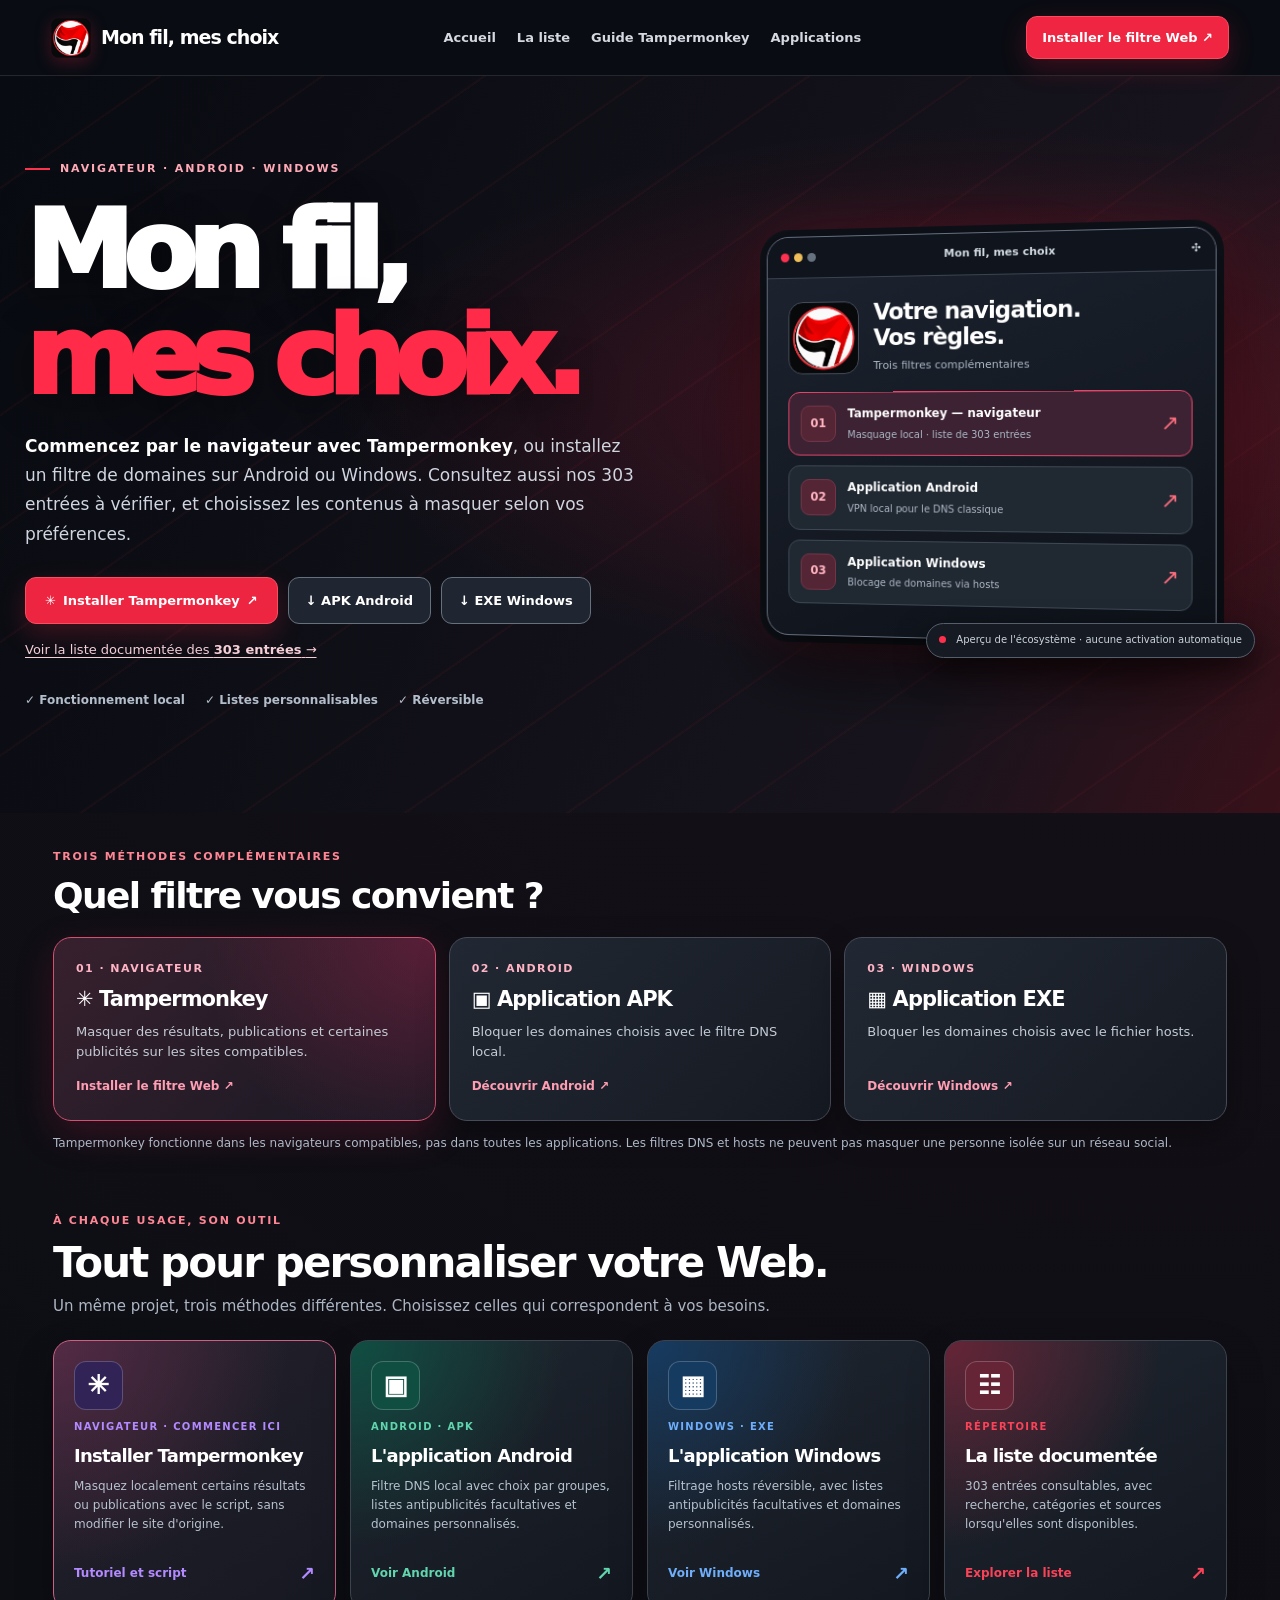
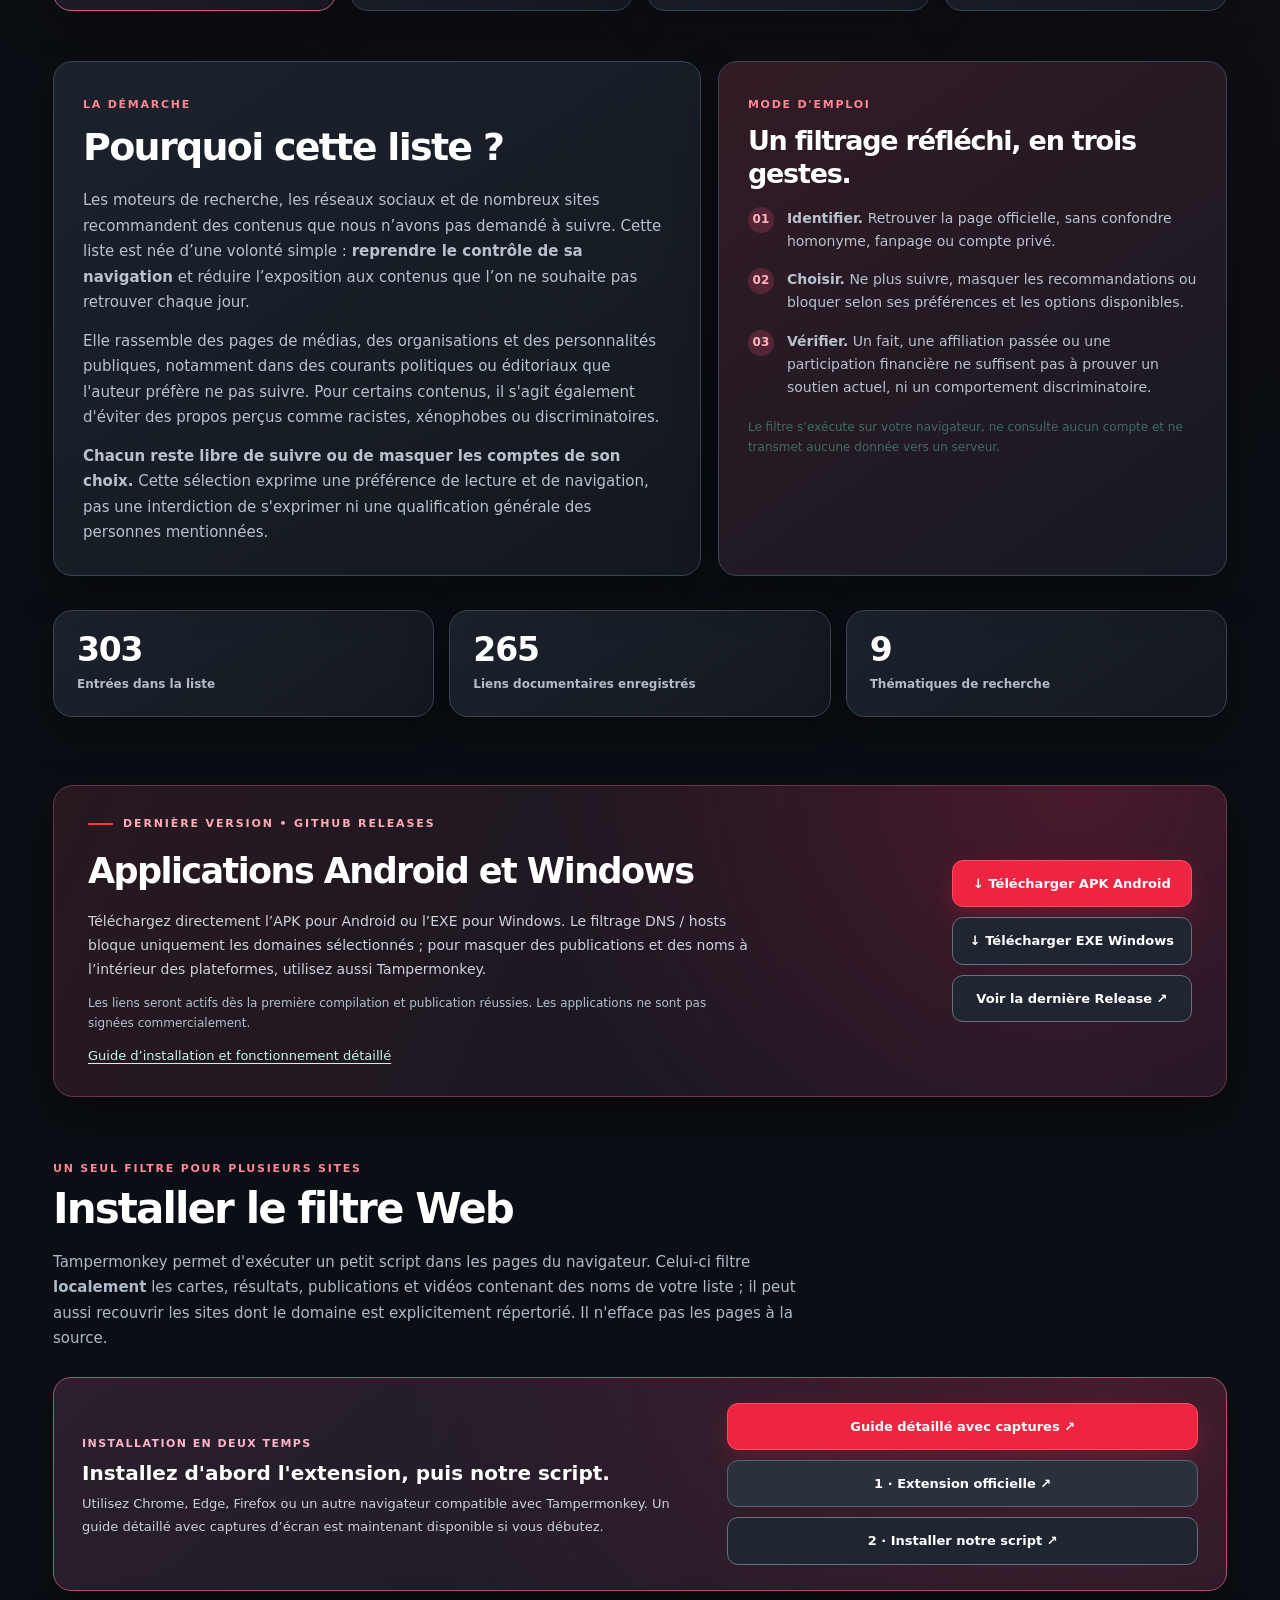
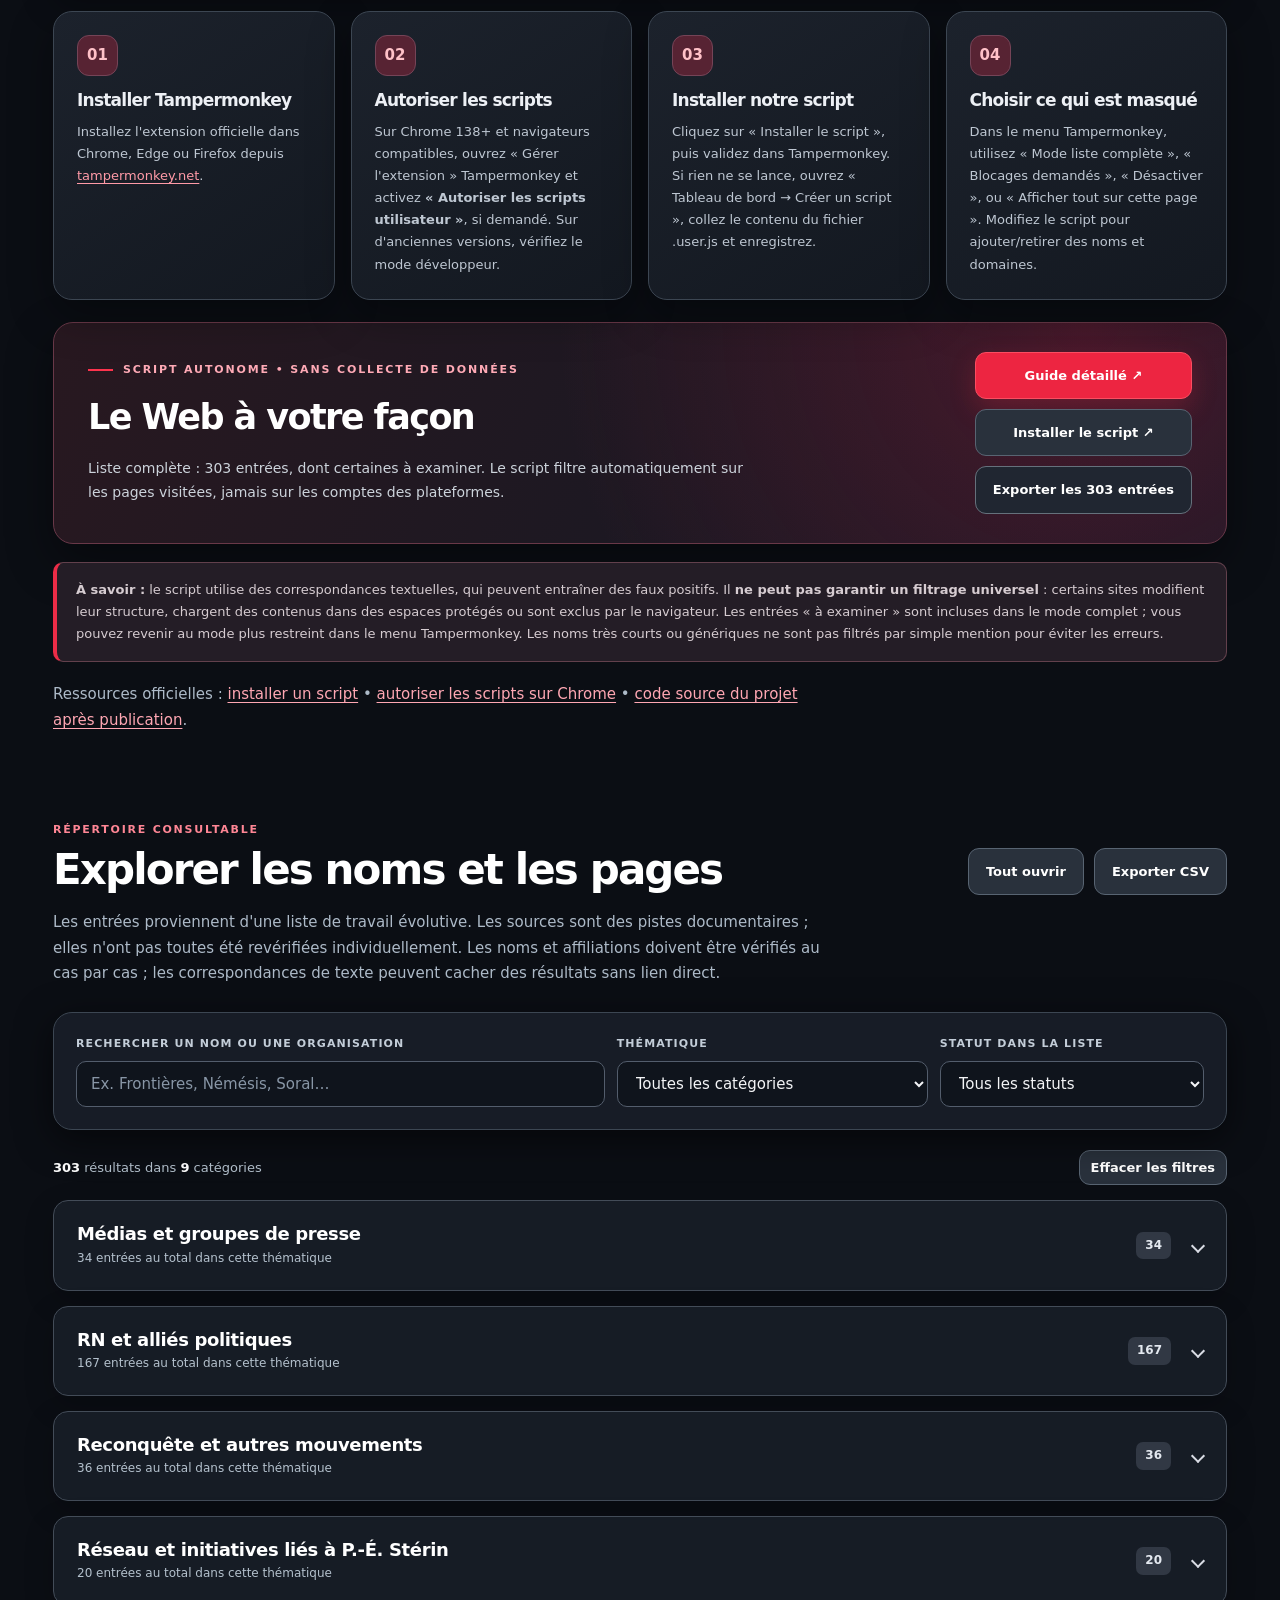
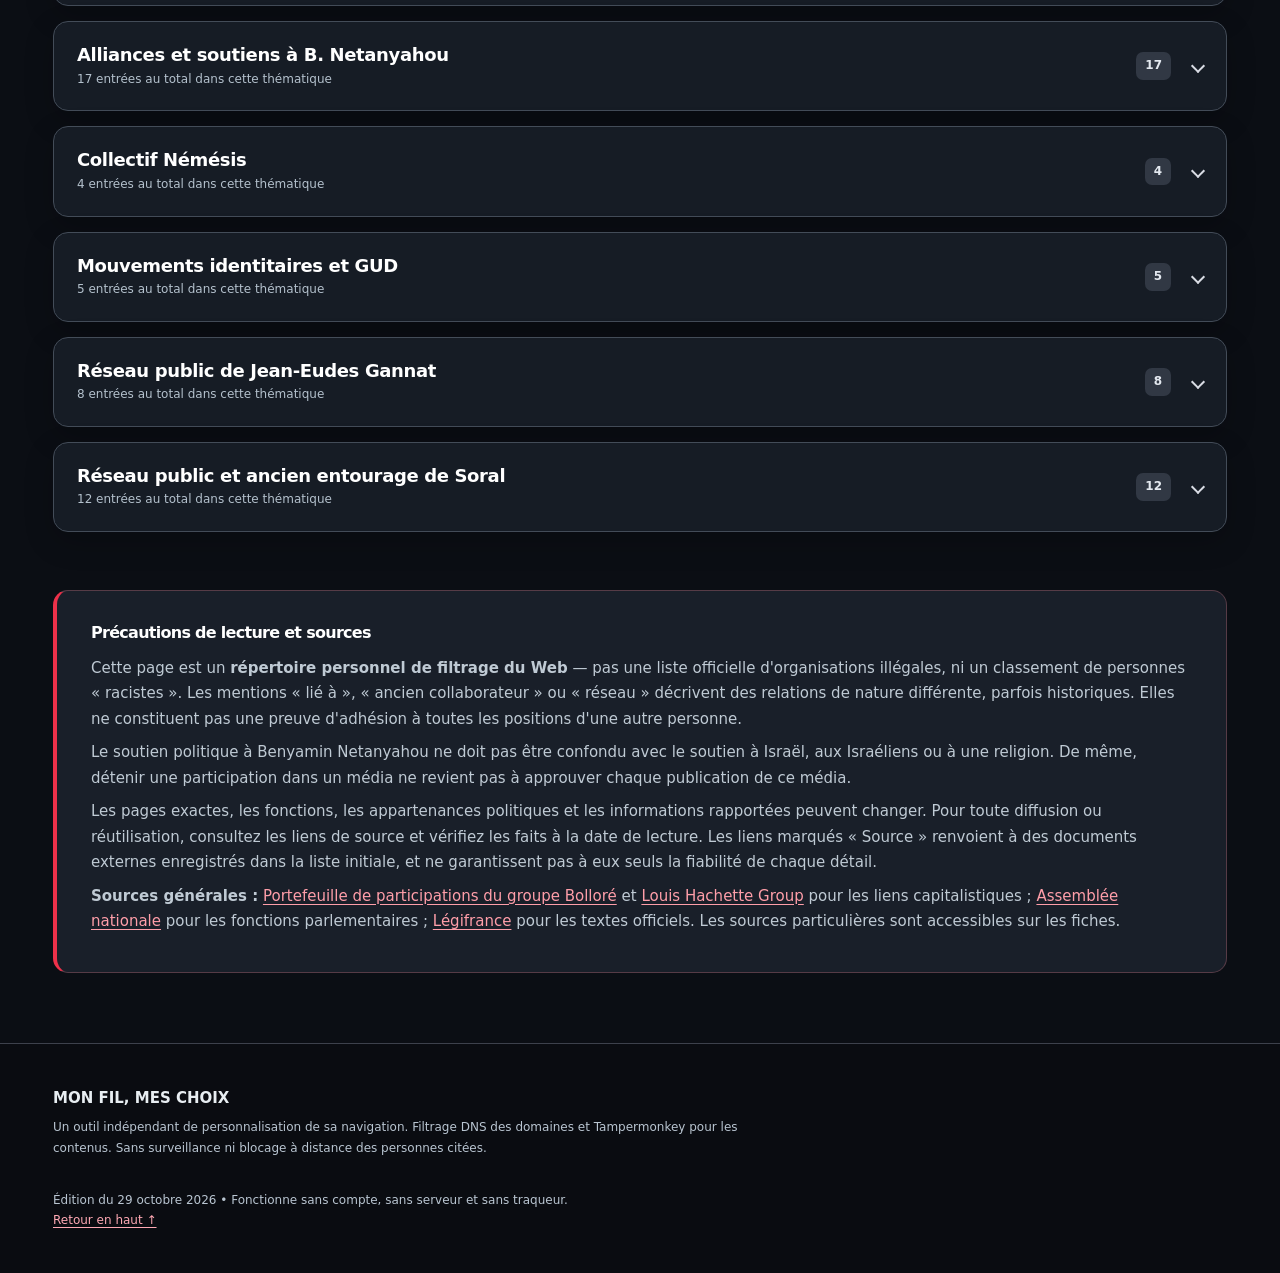
==== commit a7785ef1: "v16 - publicites Tampermonkey et documentation actualisee" ====
--- a/site/index.html
+++ b/site/index.html
@@ -154,7 +154,7 @@
     <section class="v10-tool-bar" aria-label="Choisir sa méthode de filtrage">
       <div class="v10-tool-heading"><span class="kicker">TROIS MÉTHODES COMPLÉMENTAIRES</span><h2>Quel filtre vous convient&nbsp;?</h2></div>
       <div class="v10-tool-grid">
-        <a href="./tampermonkey.html" class="v10-tool v10-tool-featured"><span class="v10-tool-num">01 · NAVIGATEUR</span><strong>✳ Tampermonkey</strong><span>Masquer des résultats et publications sur les sites compatibles.</span><b>Installer le filtre Web ↗</b></a>
+        <a href="./tampermonkey.html" class="v10-tool v10-tool-featured"><span class="v10-tool-num">01 · NAVIGATEUR</span><strong>✳ Tampermonkey</strong><span>Masquer des résultats, publications et certaines publicités sur les sites compatibles.</span><b>Installer le filtre Web ↗</b></a>
         <a href="./dns.html#android" class="v10-tool"><span class="v10-tool-num">02 · ANDROID</span><strong>▣ Application APK</strong><span>Bloquer les domaines choisis avec le filtre DNS local.</span><b>Découvrir Android ↗</b></a>
         <a href="./dns.html#windows" class="v10-tool"><span class="v10-tool-num">03 · WINDOWS</span><strong>▦ Application EXE</strong><span>Bloquer les domaines choisis avec le fichier hosts.</span><b>Découvrir Windows ↗</b></a>
       </div>
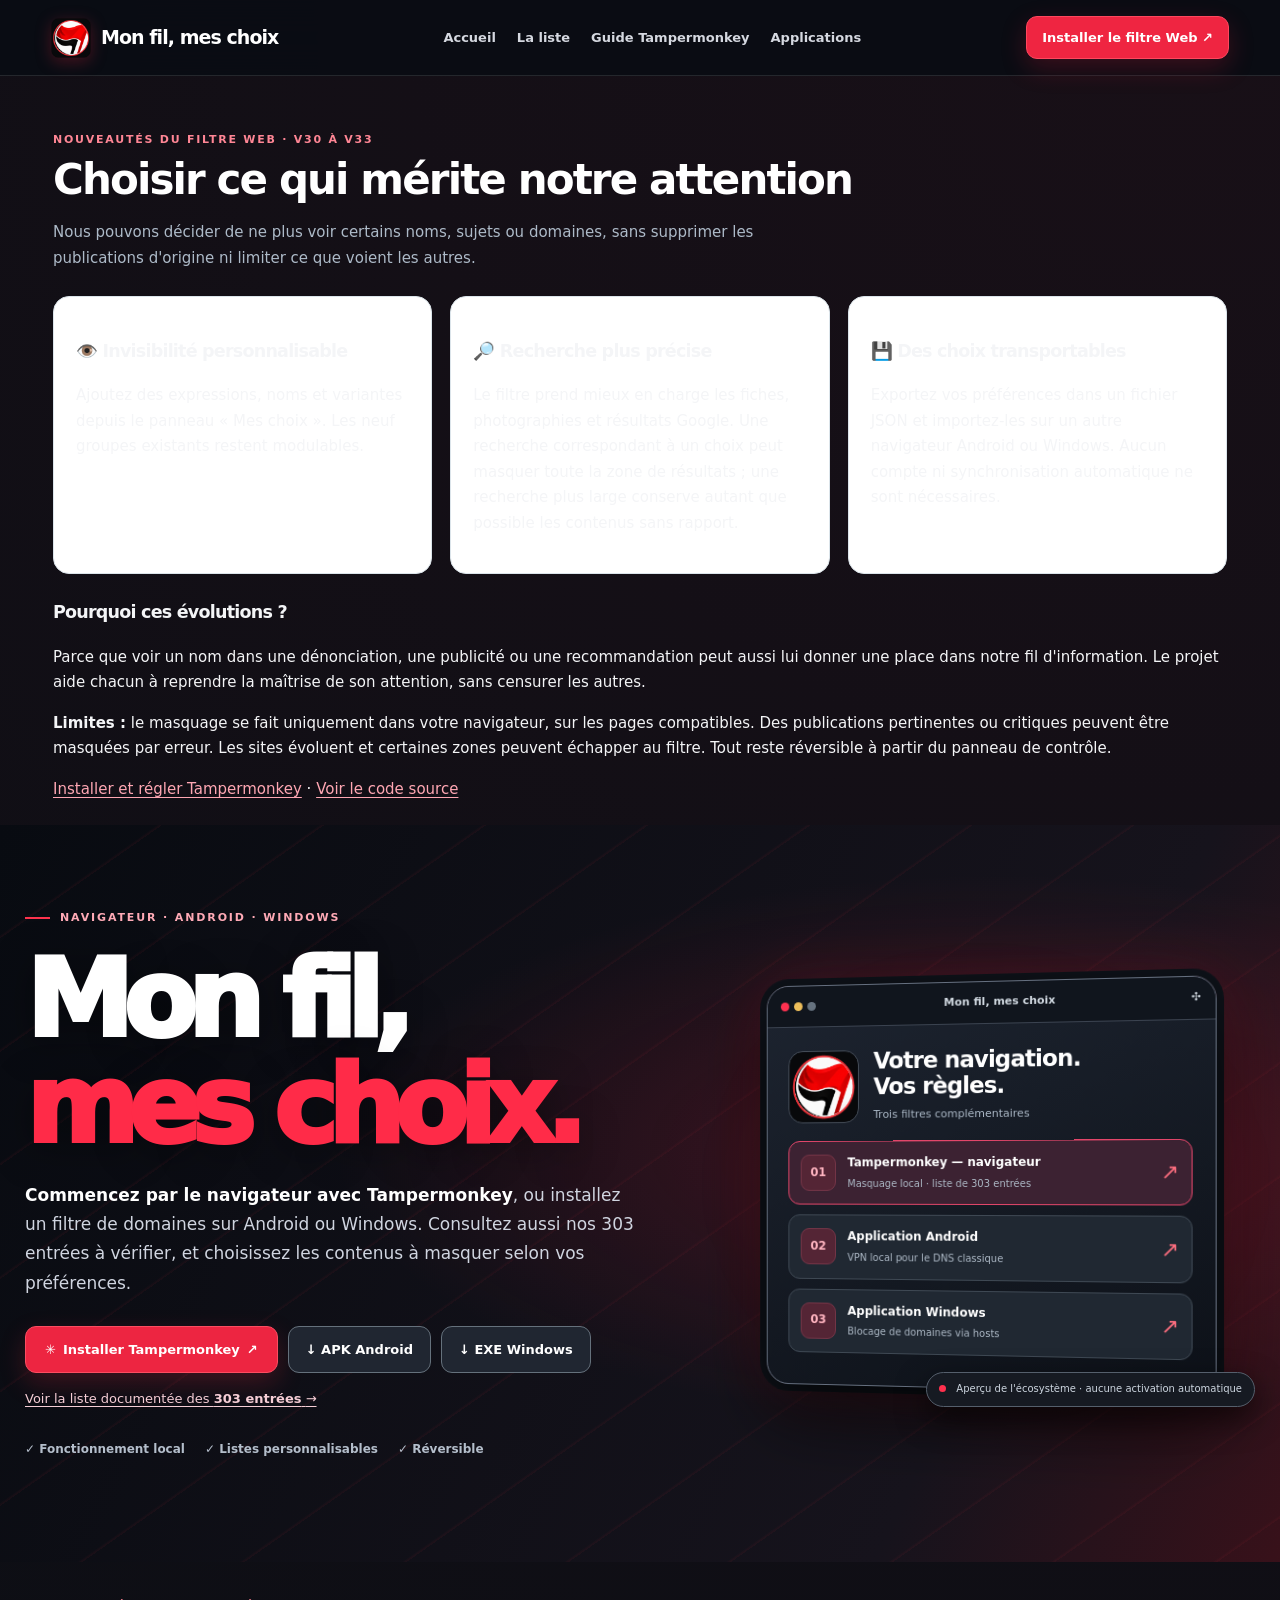
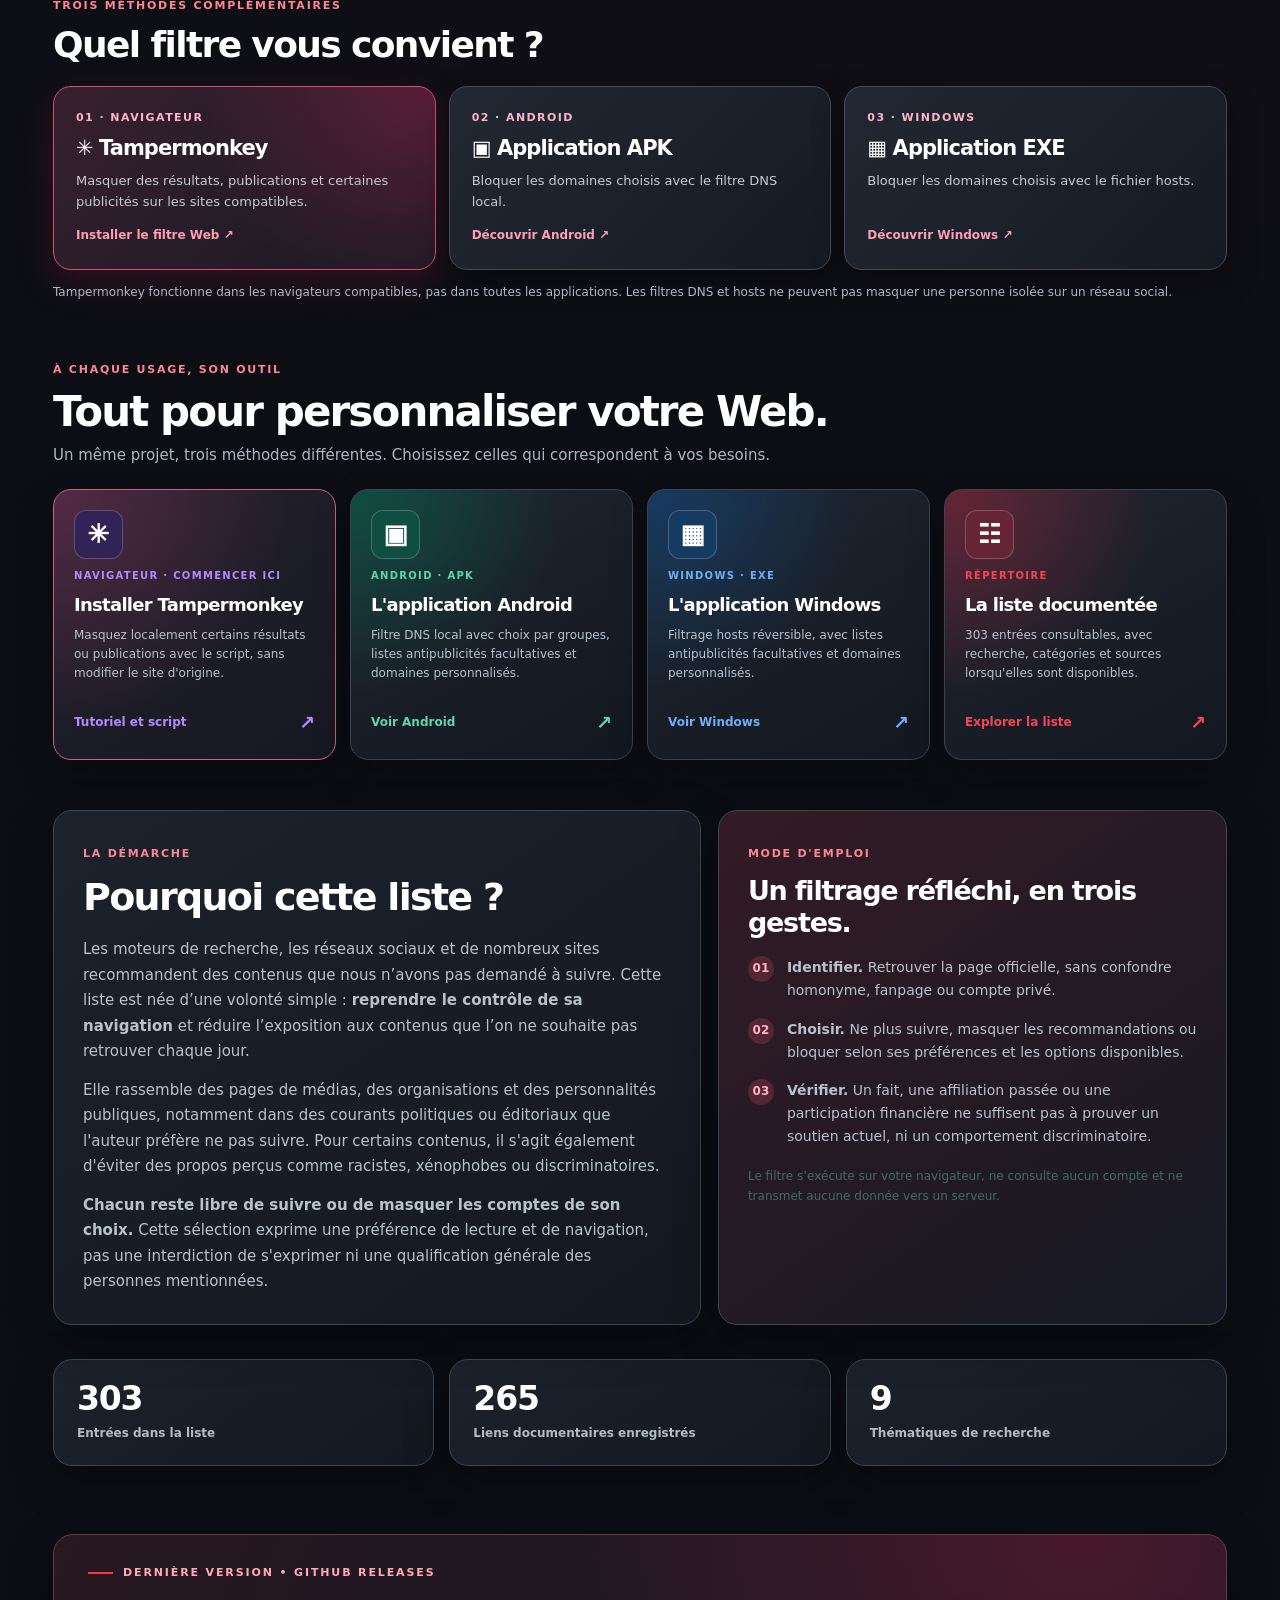
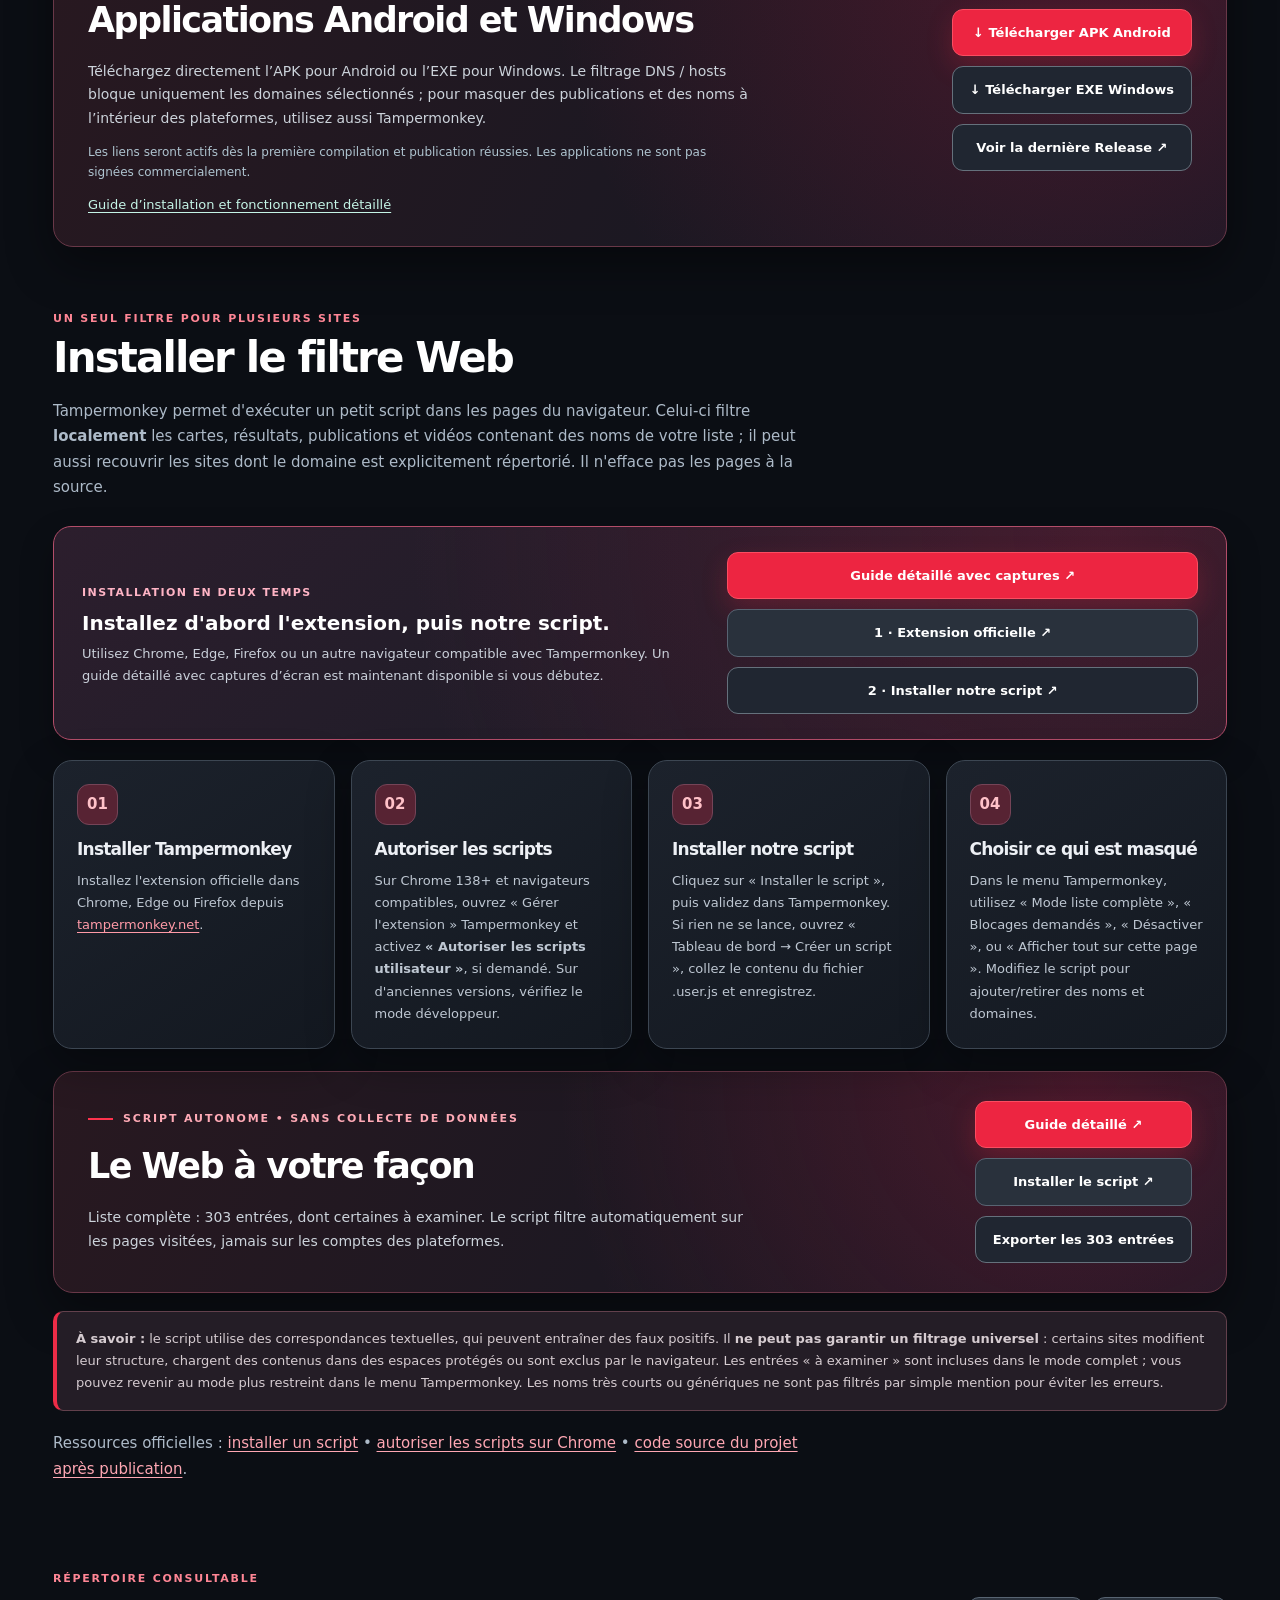
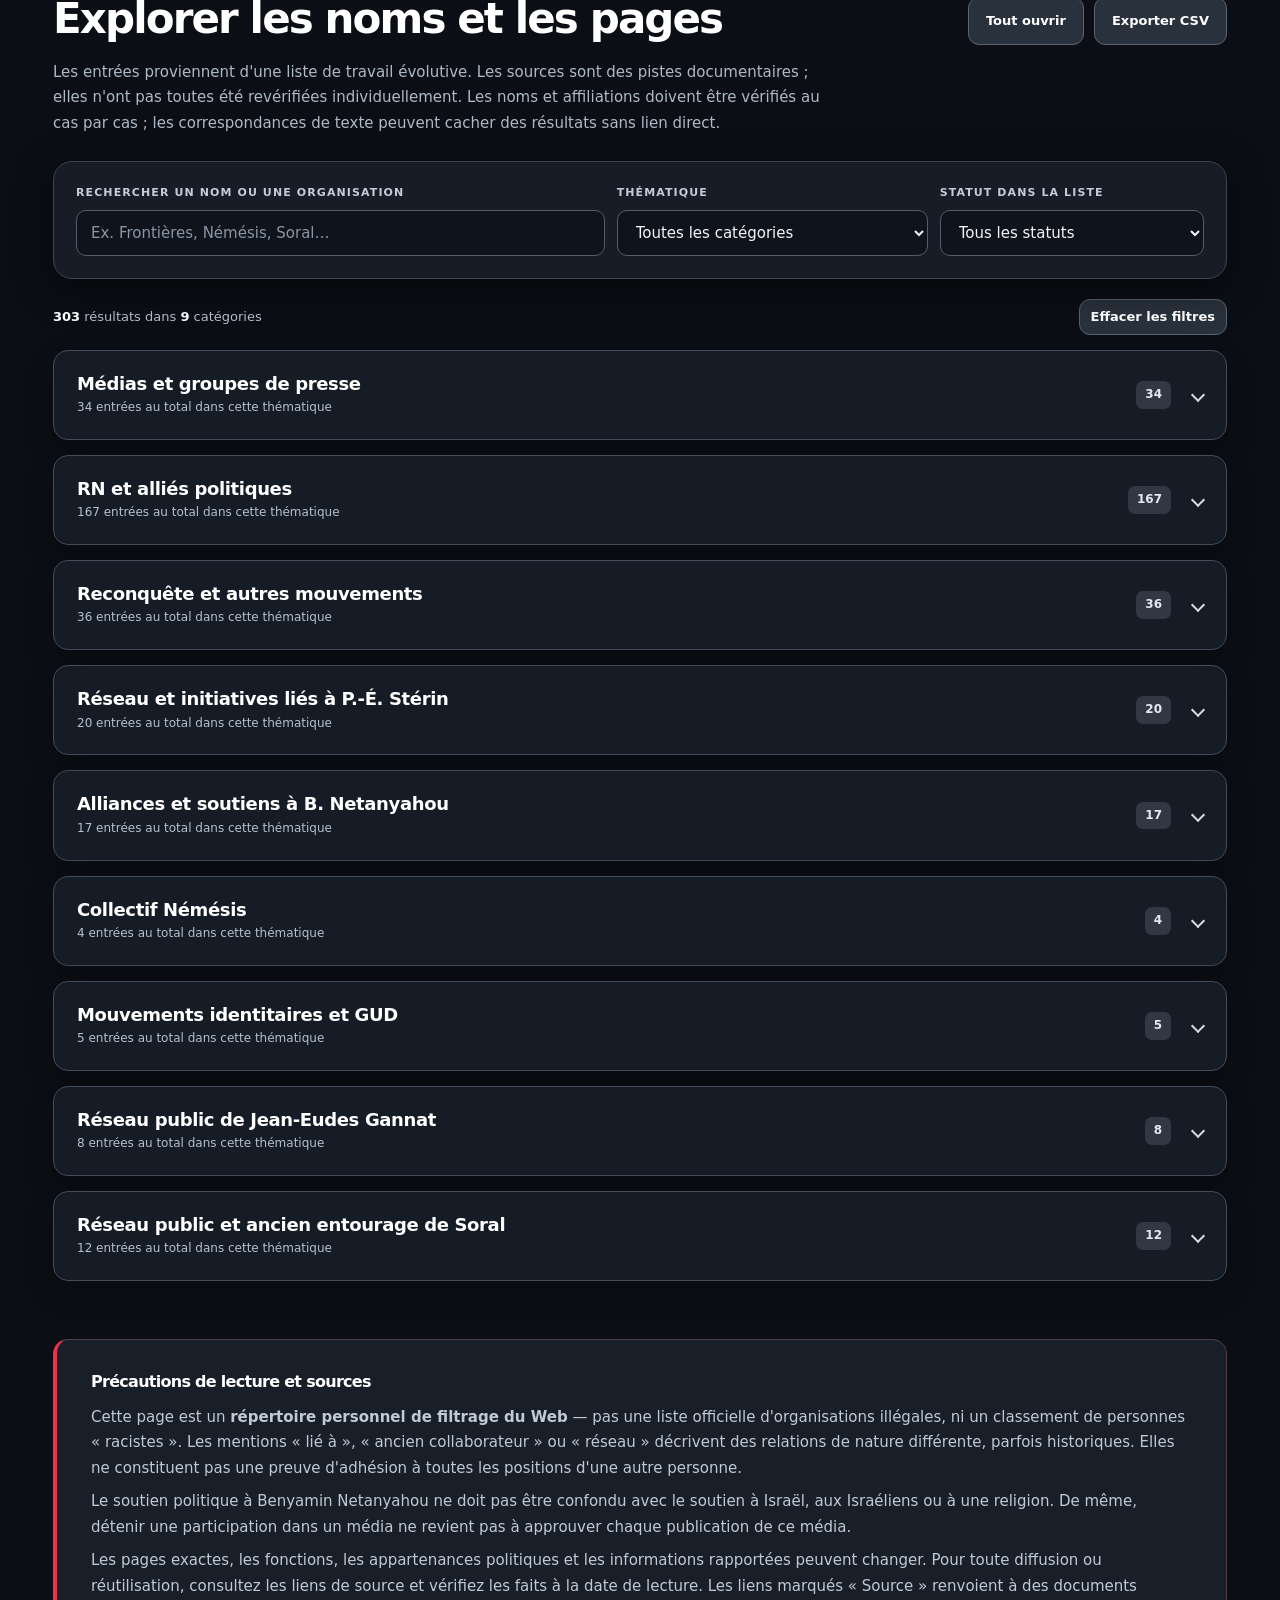
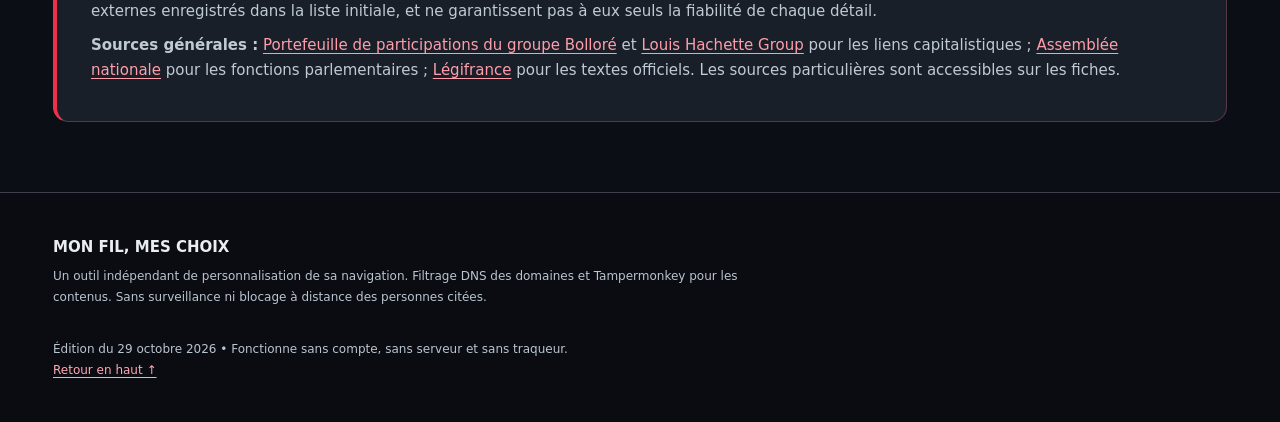
==== commit 5ae910de: "docs: expliquer les avancees v30-v33 sur le site et le README" ====
--- a/site/index.html
+++ b/site/index.html
@@ -131,6 +131,47 @@
   <details class="v8-mobile-nav"><summary aria-label="Ouvrir le menu de navigation"><span></span><span></span><span></span></summary><nav aria-label="Navigation mobile"><a href="./">Accueil</a><a href="./#annuaire">Liste de filtrage</a><a href="./tampermonkey.html">Guide Tampermonkey</a><a href="./dns.html">APK et EXE</a></nav></details>
 </div></header>
 <main id="haut">
+<!-- MFM-NOUVEAUTES-V33 -->
+<section class="section" id="avancees" aria-label="Nouveautés du filtre Web">
+  <div class="shell">
+    <div class="section-header"><div>
+      <span class="kicker">Nouveautés du filtre Web · v30 à v33</span>
+      <h2>Choisir ce qui mérite notre attention</h2>
+    </div></div>
+    <p class="section-intro">Nous pouvons décider de ne plus voir certains noms, sujets ou domaines,
+      sans supprimer les publications d'origine ni limiter ce que voient les autres.</p>
+    <div style="display:grid;grid-template-columns:repeat(auto-fit,minmax(230px,1fr));gap:18px;margin:24px 0">
+      <article style="background:#fff;border:1px solid #dbe4ea;border-radius:16px;padding:22px">
+        <h3>👁️ Invisibilité personnalisable</h3>
+        <p>Ajoutez des expressions, noms et variantes depuis le panneau « Mes choix ».
+        Les neuf groupes existants restent modulables.</p>
+      </article>
+      <article style="background:#fff;border:1px solid #dbe4ea;border-radius:16px;padding:22px">
+        <h3>🔎 Recherche plus précise</h3>
+        <p>Le filtre prend mieux en charge les fiches, photographies et résultats Google.
+        Une recherche correspondant à un choix peut masquer toute la zone de résultats ;
+        une recherche plus large conserve autant que possible les contenus sans rapport.</p>
+      </article>
+      <article style="background:#fff;border:1px solid #dbe4ea;border-radius:16px;padding:22px">
+        <h3>💾 Des choix transportables</h3>
+        <p>Exportez vos préférences dans un fichier JSON et importez-les sur un autre navigateur
+        Android ou Windows. Aucun compte ni synchronisation automatique ne sont nécessaires.</p>
+      </article>
+    </div>
+    <h3>Pourquoi ces évolutions ?</h3>
+    <p>Parce que voir un nom dans une dénonciation, une publicité ou une recommandation
+      peut aussi lui donner une place dans notre fil d'information. Le projet aide
+      chacun à reprendre la maîtrise de son attention, sans censurer les autres.</p>
+    <p><strong>Limites :</strong> le masquage se fait uniquement dans votre navigateur,
+      sur les pages compatibles. Des publications pertinentes ou critiques peuvent
+      être masquées par erreur. Les sites évoluent et certaines zones peuvent échapper
+      au filtre. Tout reste réversible à partir du panneau de contrôle.</p>
+    <p><a href="./tampermonkey.html">Installer et régler Tampermonkey</a>
+      · <a href="https://github.com/janintibo-art/mon-fil-mes-choix" rel="noopener noreferrer">Voir le code source</a></p>
+  </div>
+</section>
+<!-- /MFM-NOUVEAUTES-V33 -->
+
   <section class="hero v8-hero"><div class="shell hero-in v8-hero-grid">
   <div class="v8-hero-copy"><div class="eyebrow">NAVIGATEUR · ANDROID · WINDOWS</div>
     <h1>Mon fil,<br><em>mes choix.</em></h1>
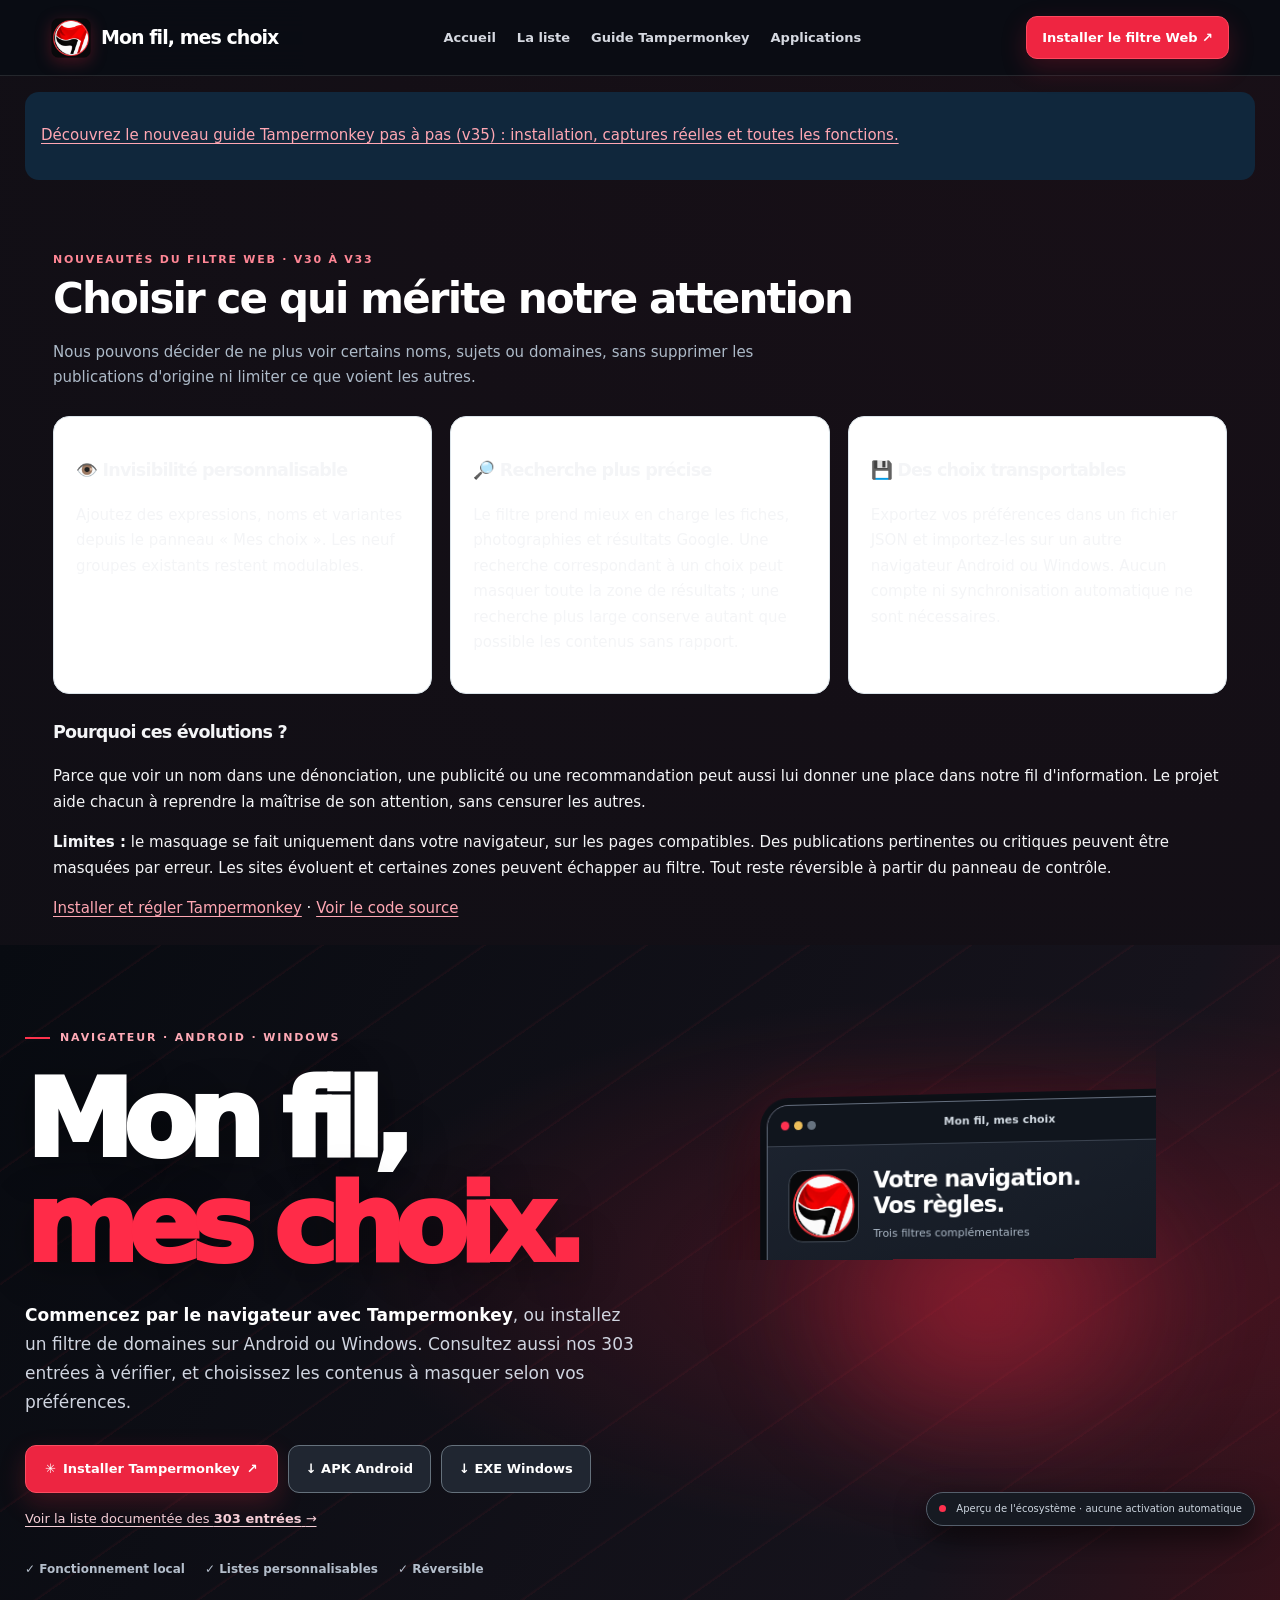
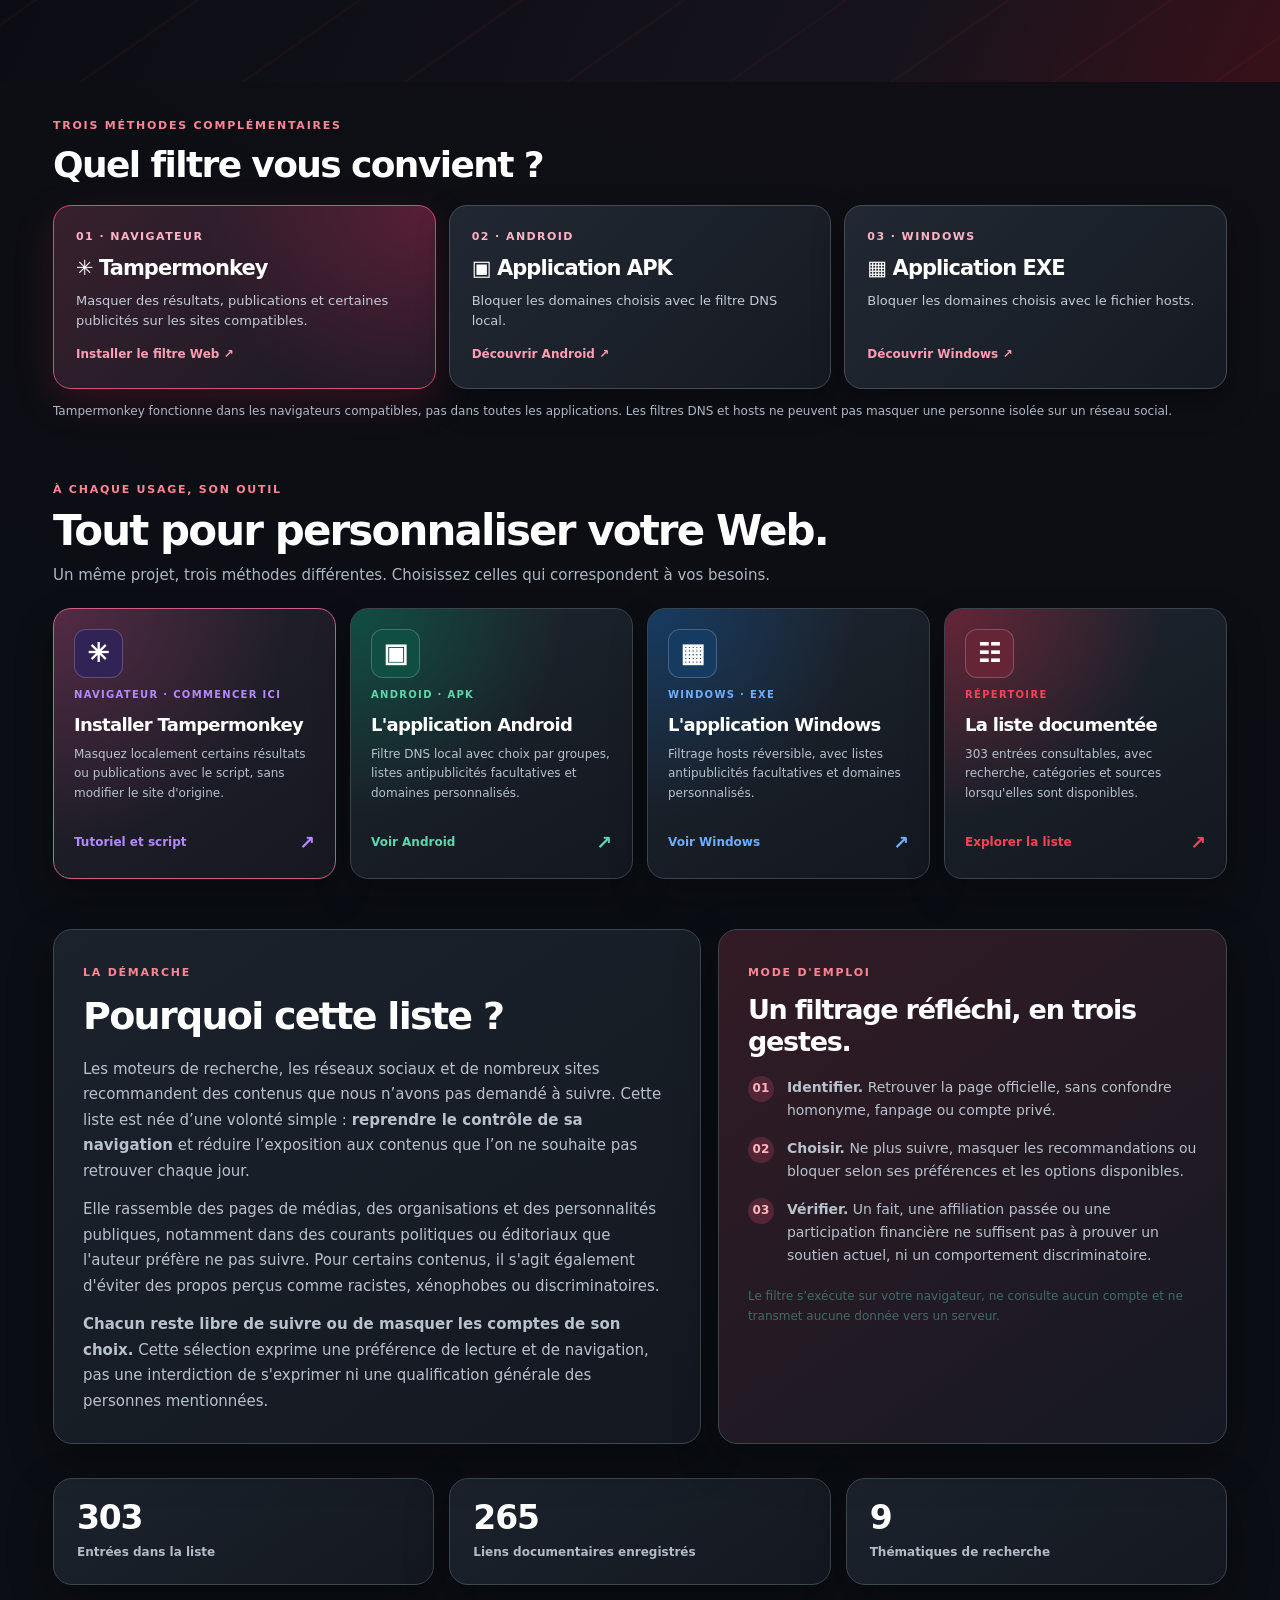
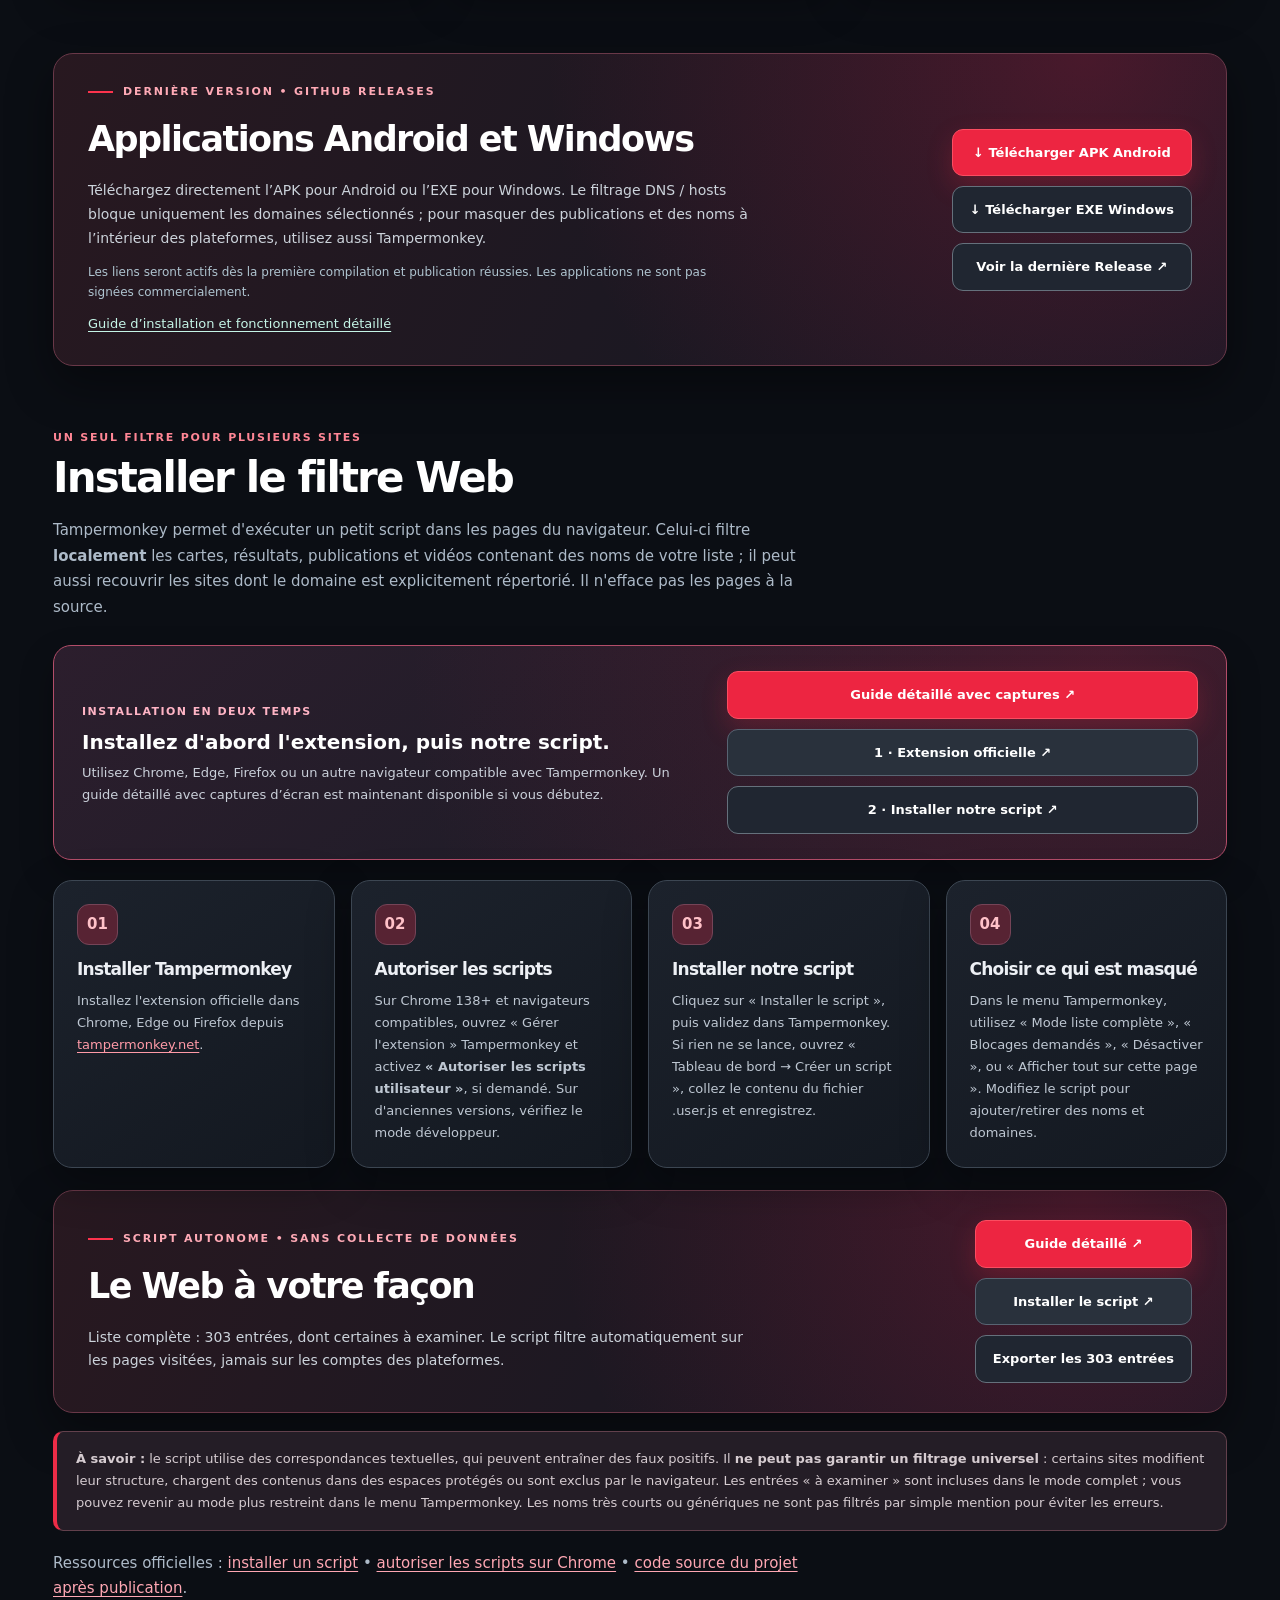
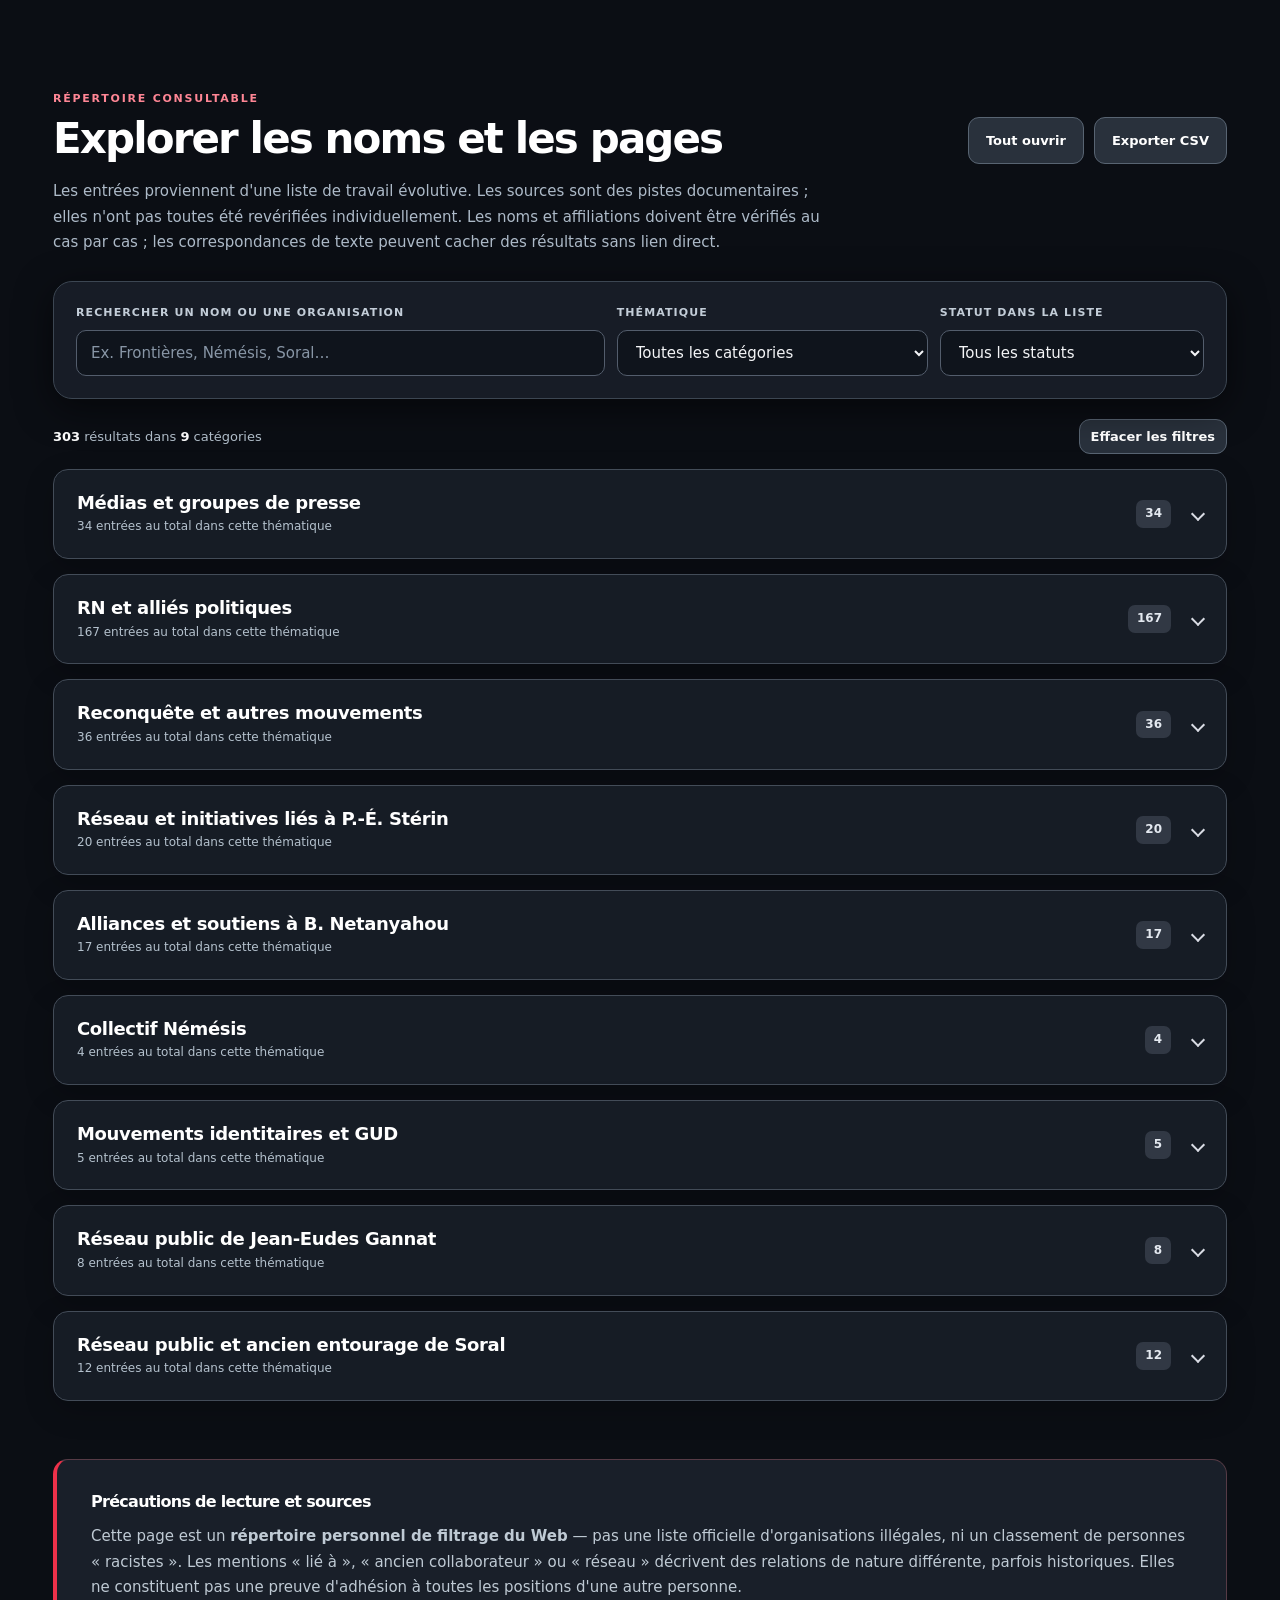
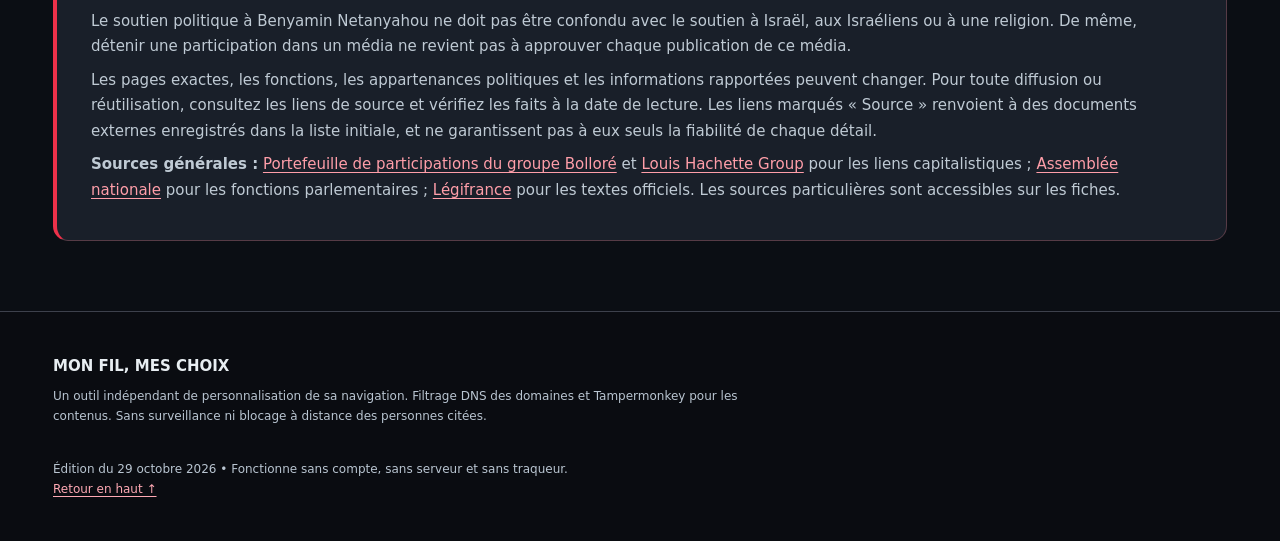
==== commit 634f9bf1: "docs: guide Tampermonkey v35 pour debutants et captures reelles" ====
--- a/site/index.html
+++ b/site/index.html
@@ -131,6 +131,7 @@
   <details class="v8-mobile-nav"><summary aria-label="Ouvrir le menu de navigation"><span></span><span></span><span></span></summary><nav aria-label="Navigation mobile"><a href="./">Accueil</a><a href="./#annuaire">Liste de filtrage</a><a href="./tampermonkey.html">Guide Tampermonkey</a><a href="./dns.html">APK et EXE</a></nav></details>
 </div></header>
 <main id="haut">
+<div class="shell" style="margin:16px auto;padding:16px;border-radius:14px;background:#10273c;color:white"><p><a href="./tampermonkey.html#nouveau-guide">Découvrez le nouveau guide Tampermonkey pas à pas (v35) : installation, captures réelles et toutes les fonctions.</a></p></div>
 <!-- MFM-NOUVEAUTES-V33 -->
 <section class="section" id="avancees" aria-label="Nouveautés du filtre Web">
   <div class="shell">
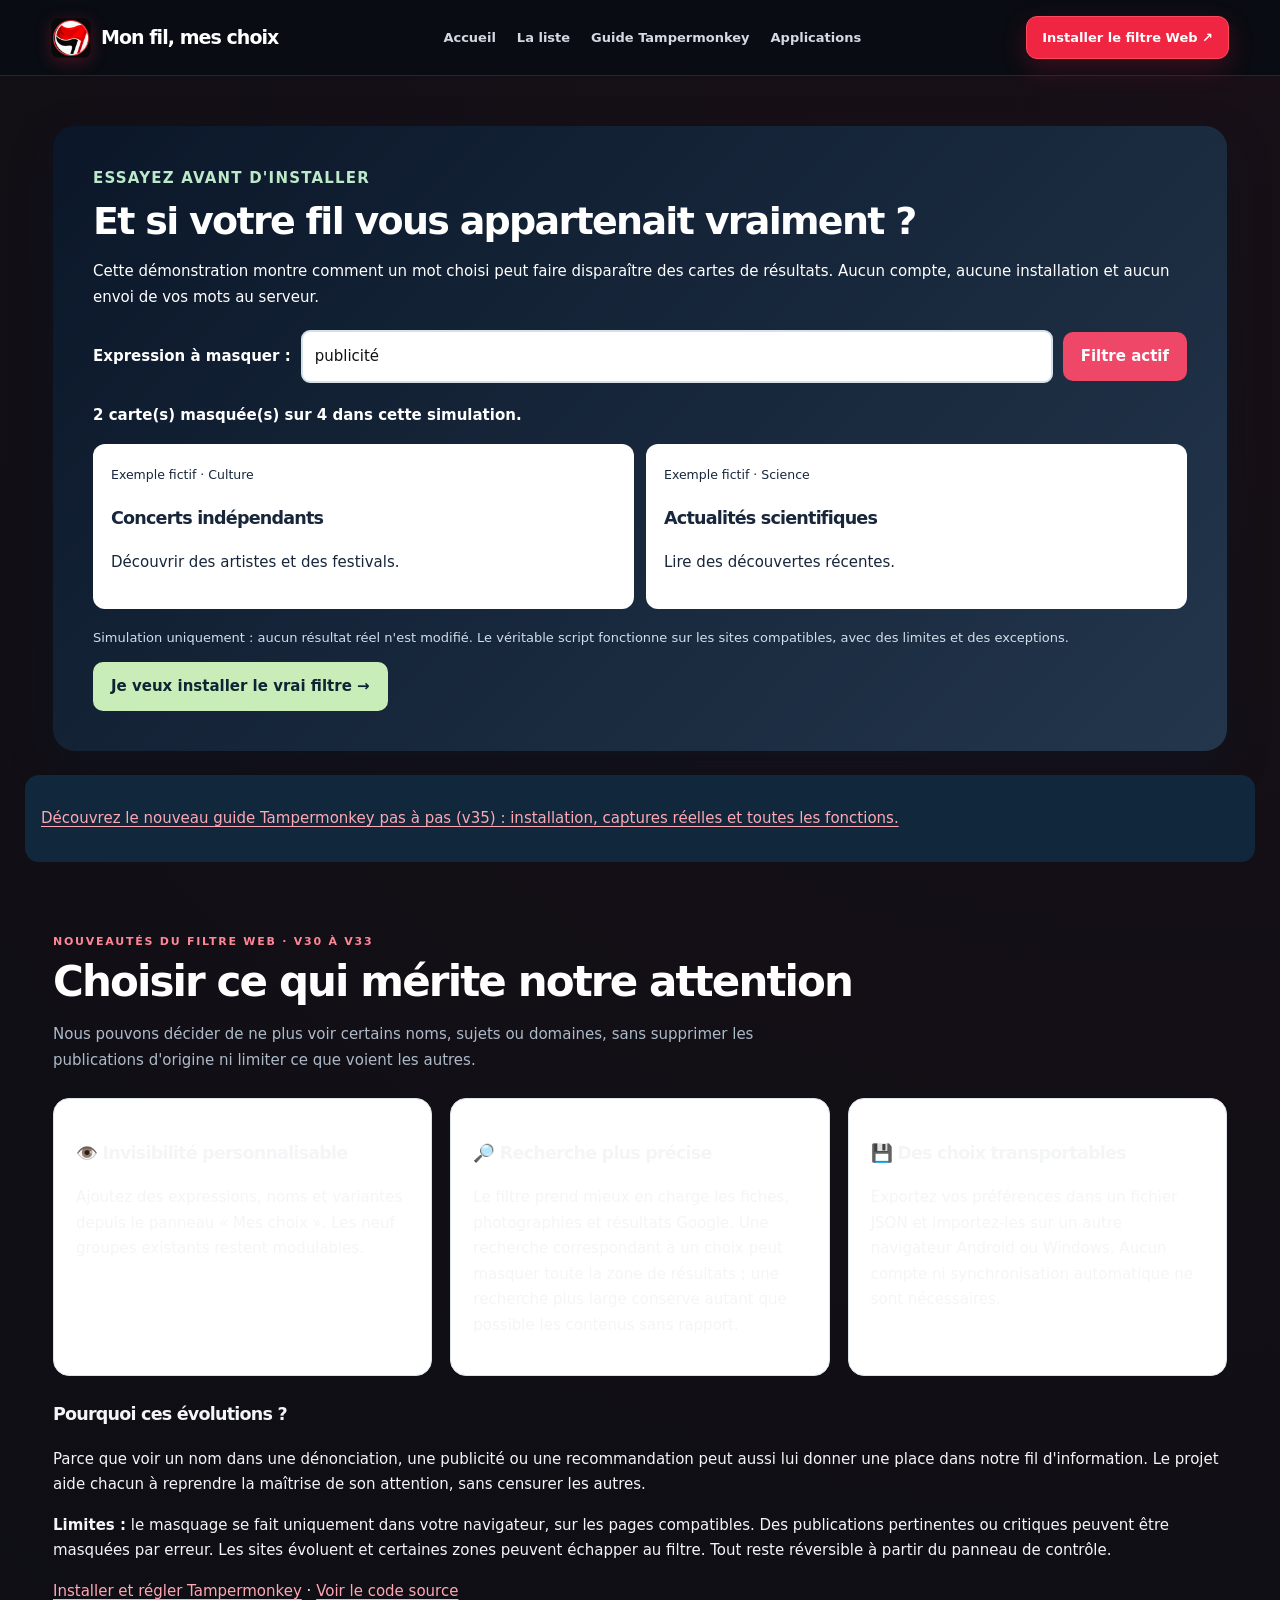
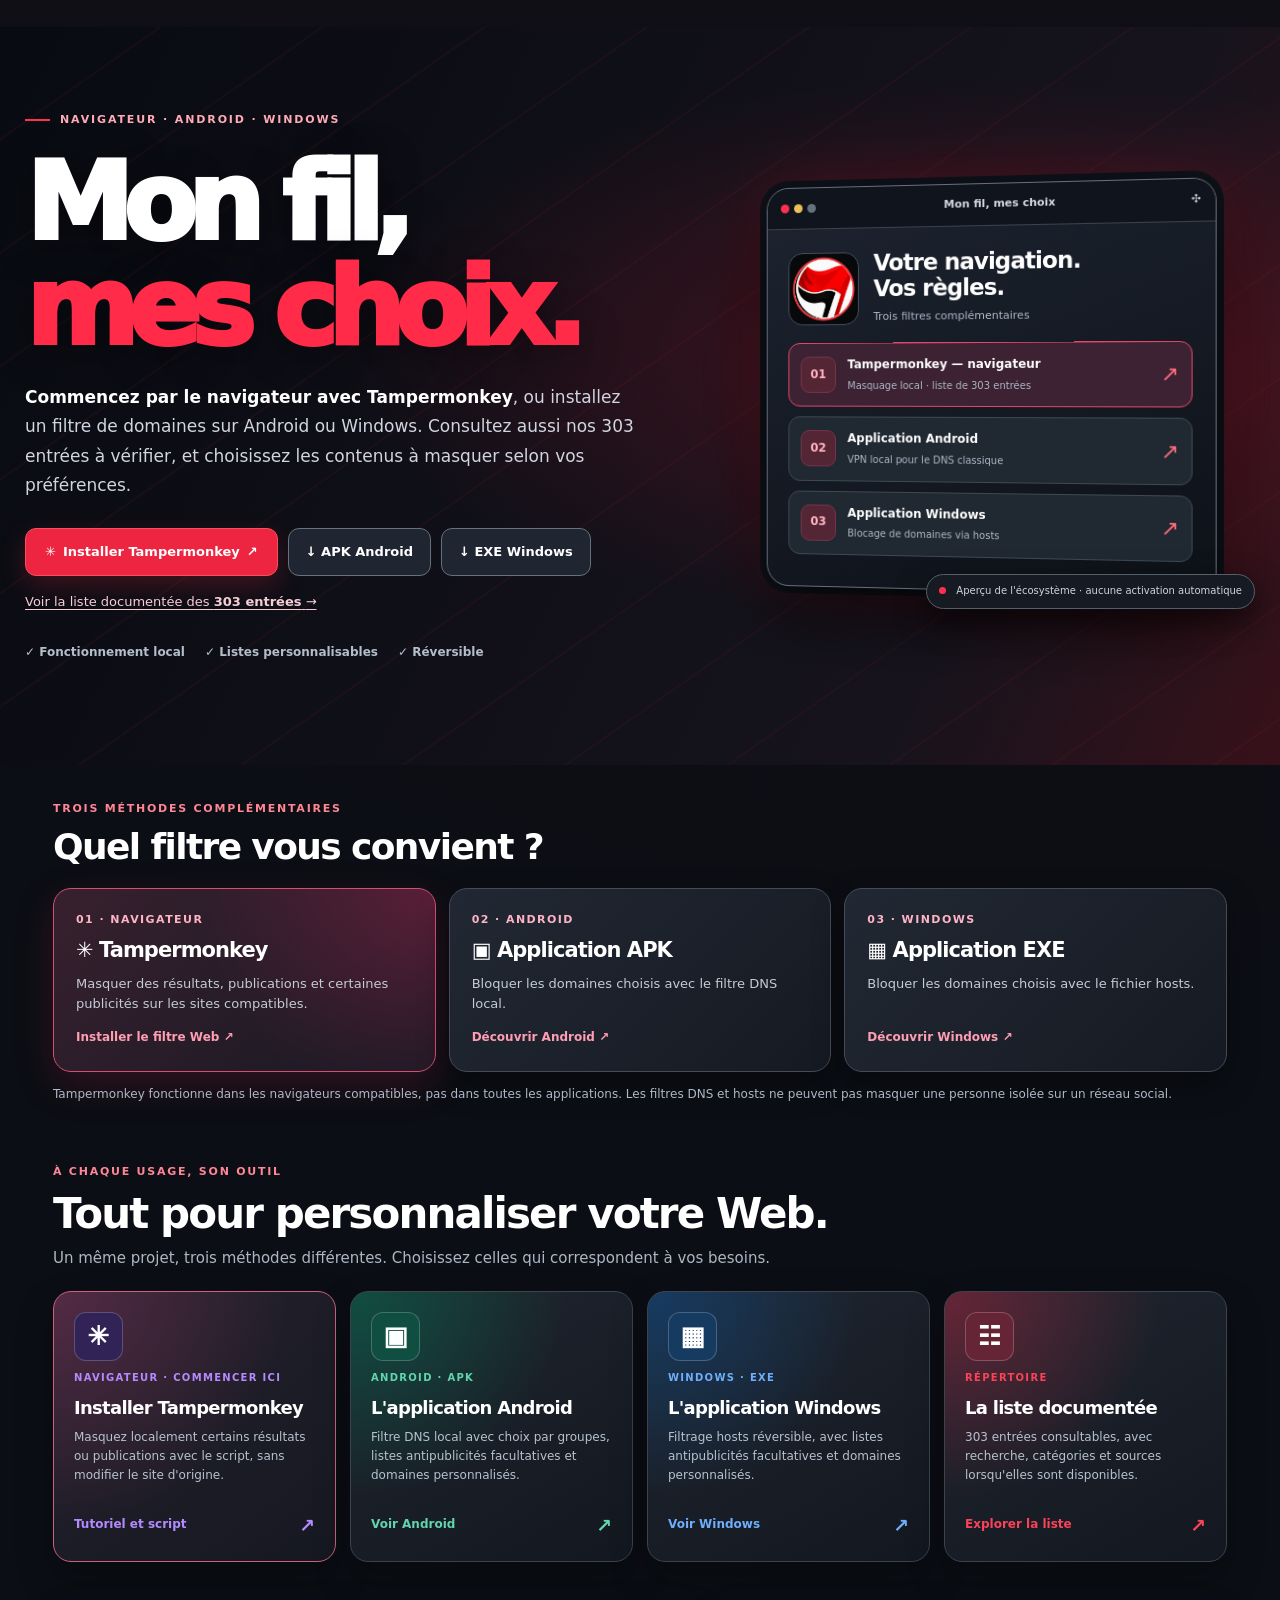
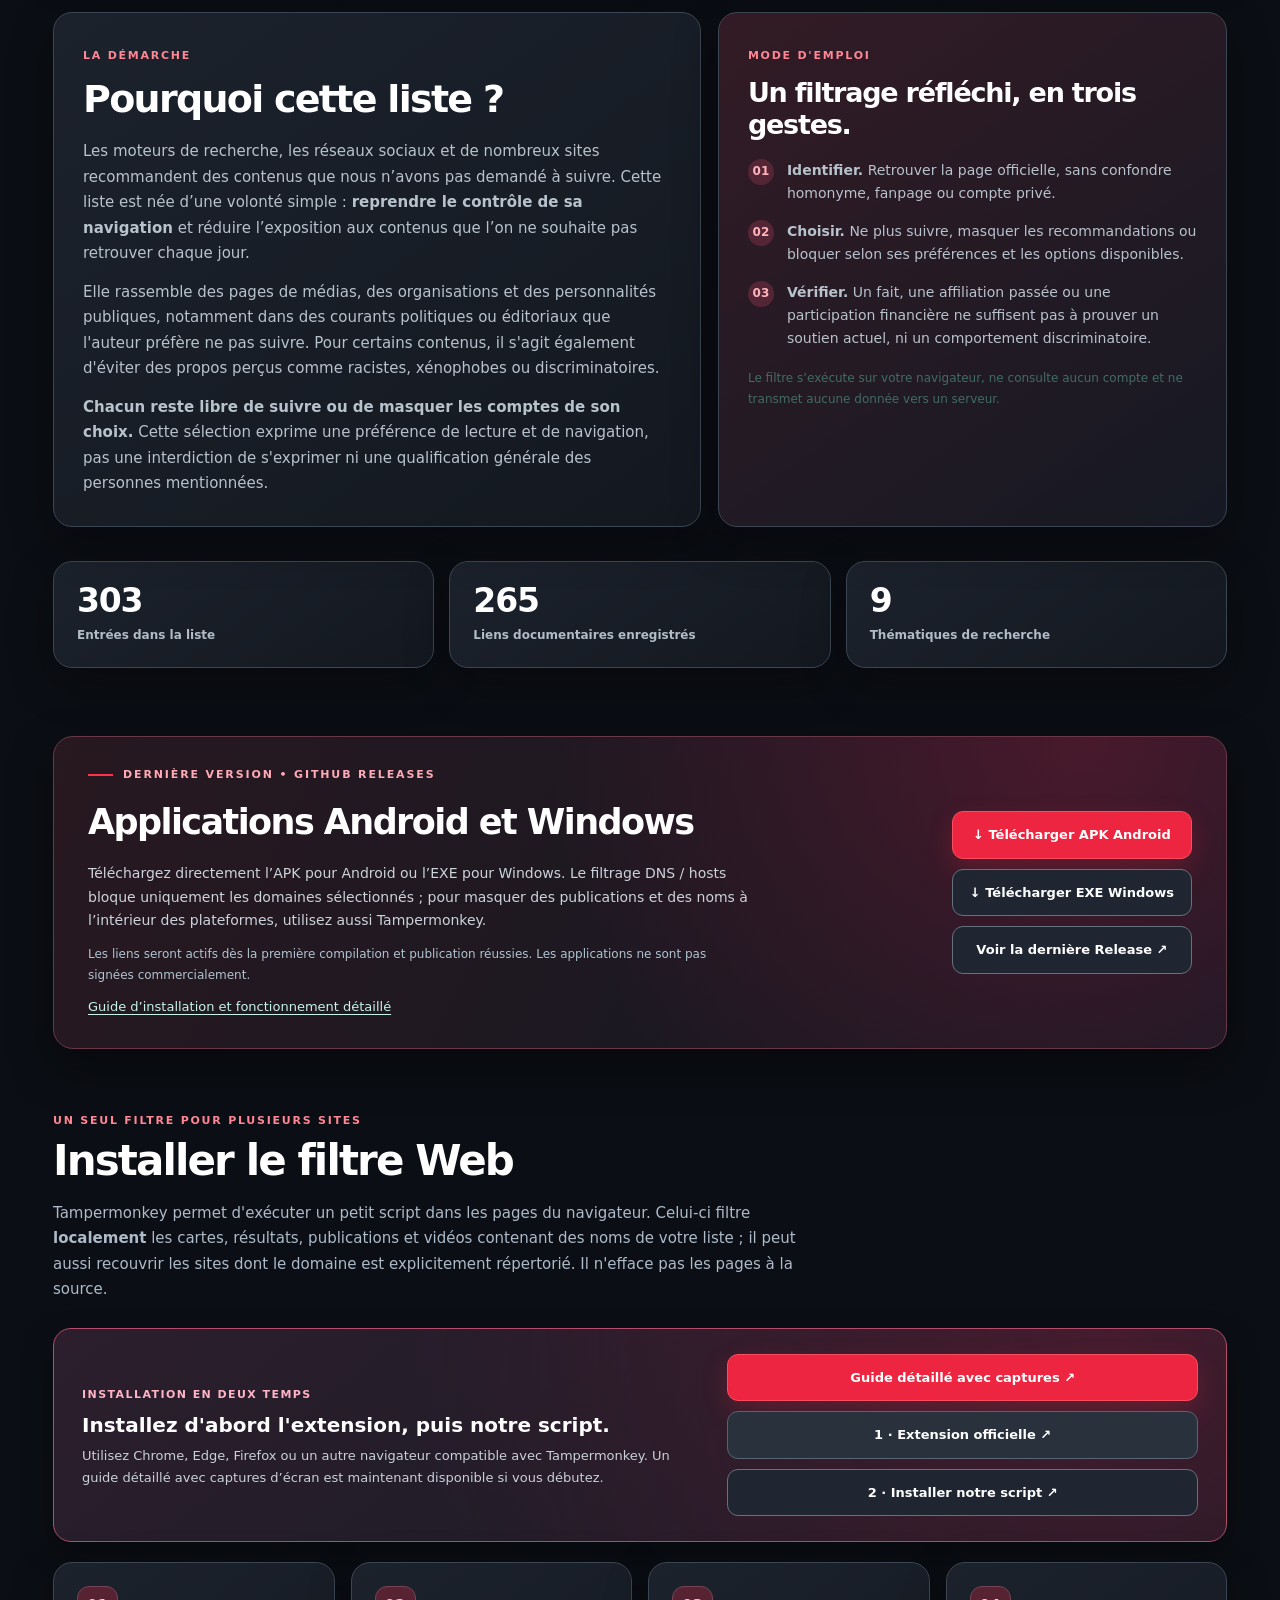
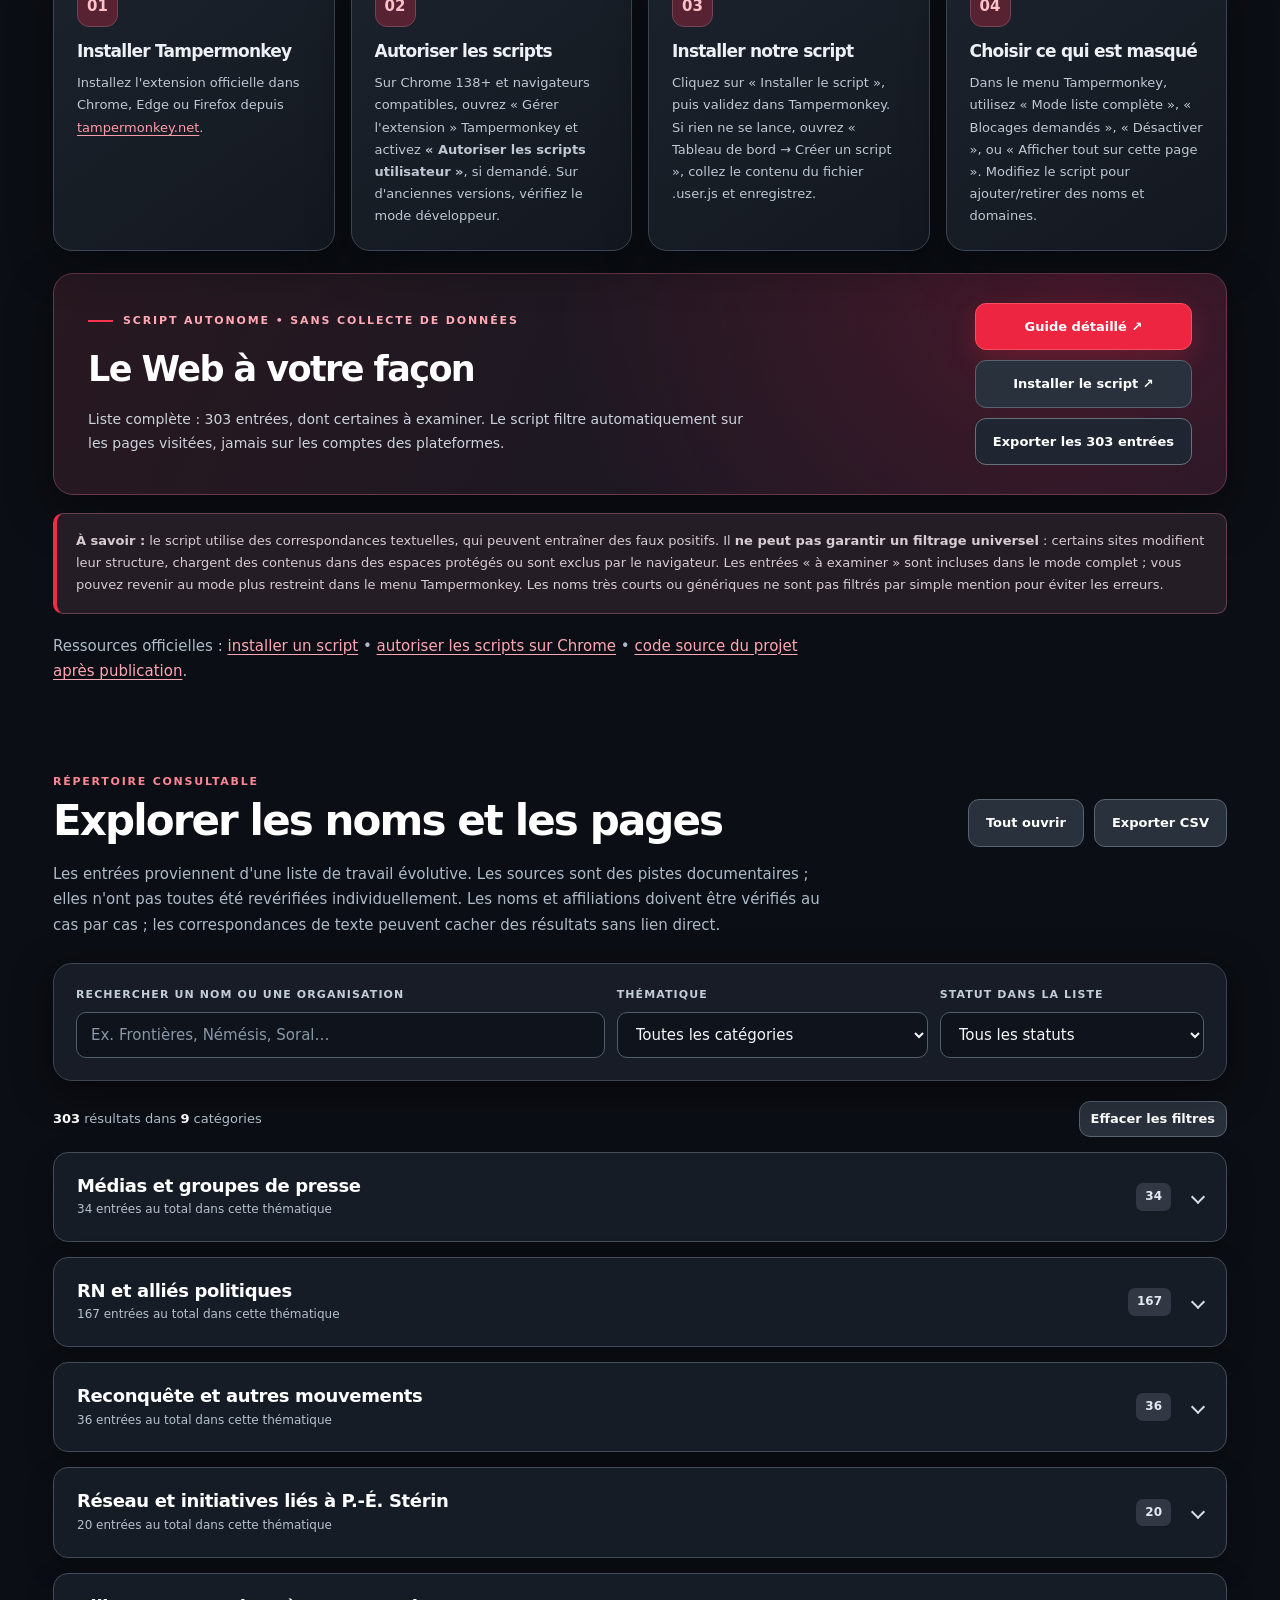
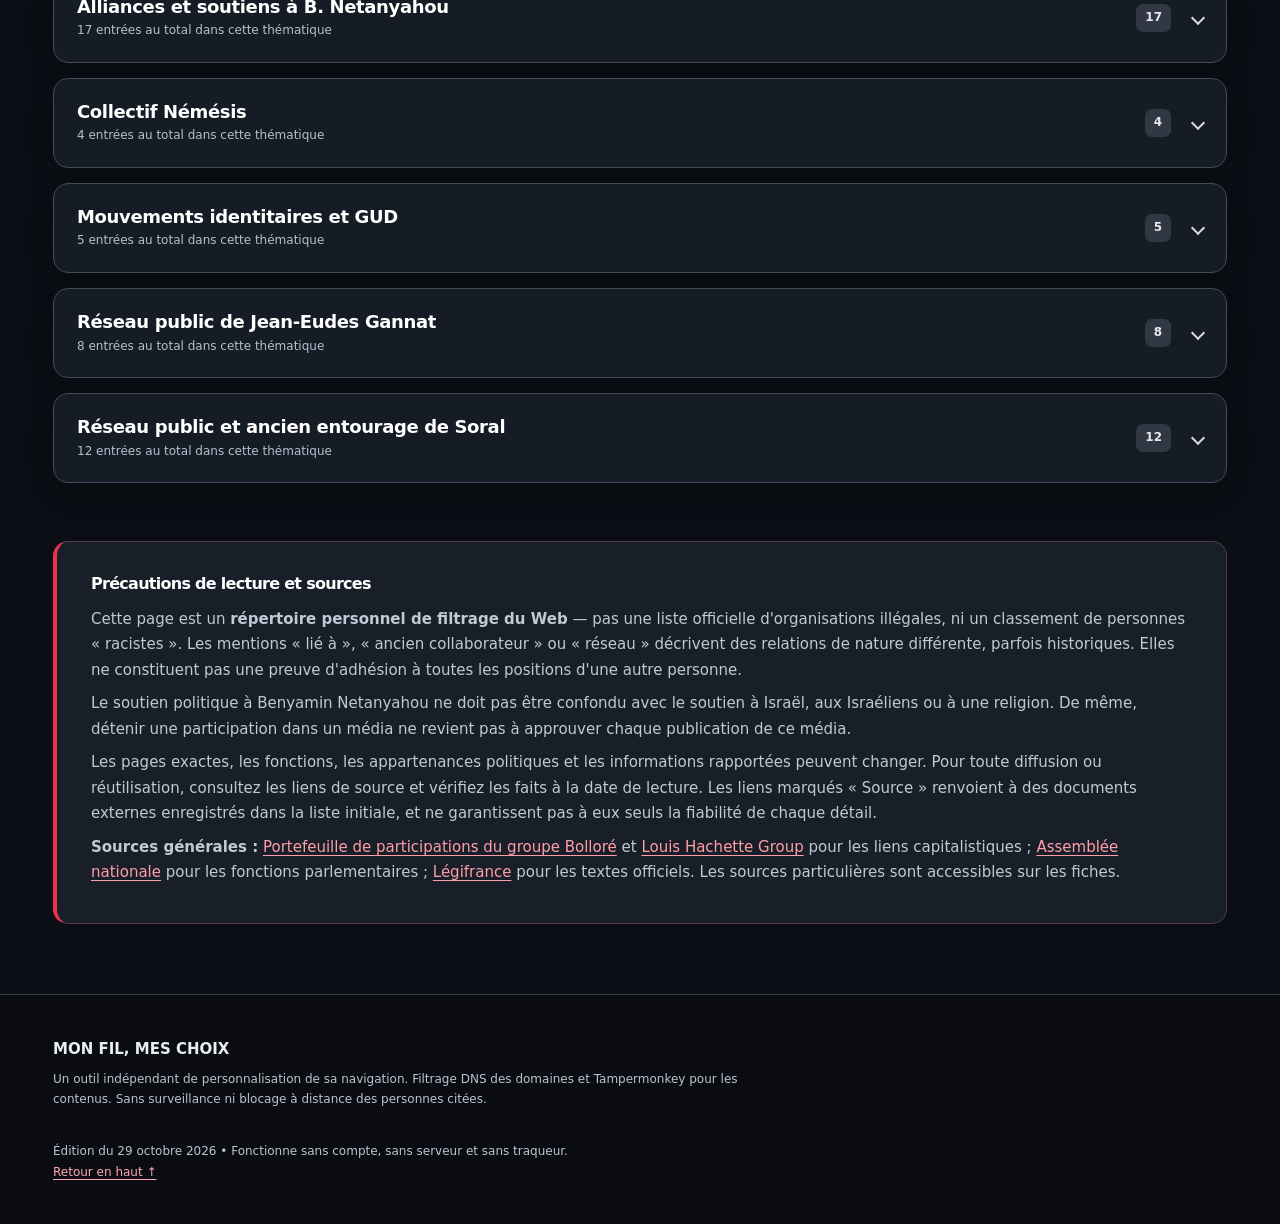
==== commit 0c18ea82: "site: demonstration interactive avant apres pour debutants" ====
--- a/site/index.html
+++ b/site/index.html
@@ -131,6 +131,46 @@
   <details class="v8-mobile-nav"><summary aria-label="Ouvrir le menu de navigation"><span></span><span></span><span></span></summary><nav aria-label="Navigation mobile"><a href="./">Accueil</a><a href="./#annuaire">Liste de filtrage</a><a href="./tampermonkey.html">Guide Tampermonkey</a><a href="./dns.html">APK et EXE</a></nav></details>
 </div></header>
 <main id="haut">
+<!-- MFM-DEMO-V36-START -->
+<section id="demo-invisibilite" class="section" aria-labelledby="demo-title">
+ <div class="shell">
+  <div style="padding:clamp(20px,4vw,40px);border-radius:22px;background:linear-gradient(135deg,#0b1729,#23364c);color:white;box-shadow:0 16px 44px #091b3140">
+   <span style="color:#bceac9;font-weight:800;letter-spacing:.08em">ESSAYEZ AVANT D'INSTALLER</span>
+   <h2 id="demo-title" style="color:white;margin:.5rem 0">Et si votre fil vous appartenait vraiment ?</h2>
+   <p>Cette démonstration montre comment un mot choisi peut faire disparaître des cartes de résultats. Aucun compte, aucune installation et aucun envoi de vos mots au serveur.</p>
+   <div style="display:flex;flex-wrap:wrap;align-items:center;gap:10px;margin:20px 0">
+    <label for="demo-terme" style="font-weight:700">Expression à masquer :</label>
+    <input id="demo-terme" value="publicité" maxlength="70" autocomplete="off" style="flex:1;min-width:170px;padding:12px;border:2px solid #d4e1eb;border-radius:9px;background:white;color:#111">
+    <button id="demo-toggle" type="button" aria-pressed="true" style="background:#ef4767;border:0;color:white;border-radius:10px;padding:12px 18px;font-weight:800;cursor:pointer">Filtre actif</button>
+   </div>
+   <p id="demo-etat" role="status" aria-live="polite" style="font-weight:700">Démonstration activée.</p>
+   <div id="demo-cartes" style="display:grid;grid-template-columns:repeat(auto-fit,minmax(205px,1fr));gap:12px">
+    <article data-demo-text="publicité promotion sponsorisée offres" style="background:white;color:#17263a;border-radius:12px;padding:18px"><small>Exemple fictif · Annonce</small><h3>Publicité et promotions</h3><p>Une offre commerciale mise en avant.</p></article>
+    <article data-demo-text="musique concerts festivals" style="background:white;color:#17263a;border-radius:12px;padding:18px"><small>Exemple fictif · Culture</small><h3>Concerts indépendants</h3><p>Découvrir des artistes et des festivals.</p></article>
+    <article data-demo-text="publicité réseaux sociaux ciblage" style="background:white;color:#17263a;border-radius:12px;padding:18px"><small>Exemple fictif · Réseaux</small><h3>Publicité sur les réseaux</h3><p>Comprendre les recommandations commerciales.</p></article>
+    <article data-demo-text="science environnement recherche" style="background:white;color:#17263a;border-radius:12px;padding:18px"><small>Exemple fictif · Science</small><h3>Actualités scientifiques</h3><p>Lire des découvertes récentes.</p></article>
+   </div>
+   <p style="font-size:13px;color:#d2deeb;margin-top:18px">Simulation uniquement : aucun résultat réel n'est modifié. Le véritable script fonctionne sur les sites compatibles, avec des limites et des exceptions.</p>
+   <a href="./tampermonkey.html#nouveau-guide" style="display:inline-block;padding:12px 18px;background:#c9edb9;color:#0d2533;border-radius:10px;font-weight:800;text-decoration:none">Je veux installer le vrai filtre →</a>
+  </div>
+ </div>
+</section>
+<script>
+(()=>{
+ const field=document.getElementById('demo-terme'), toggle=document.getElementById('demo-toggle'), state=document.getElementById('demo-etat');
+ const cards=[...document.querySelectorAll('#demo-cartes article')];
+ let active=true;
+ const normalize=s=>String(s).normalize('NFD').replace(/[\u0300-\u036f]/g,'').toLowerCase().trim();
+ function update(){
+  const term=normalize(field.value);let count=0;
+  for(const card of cards){const hide=active && term.length>=3 && normalize(card.dataset.demoText).includes(term);card.hidden=hide;card.style.display=hide?'none':'';if(hide)count++}
+  toggle.textContent=active?'Filtre actif':'Filtre désactivé';toggle.setAttribute('aria-pressed',String(active));
+  state.textContent=active?`${count} carte(s) masquée(s) sur ${cards.length} dans cette simulation.`:'Toutes les cartes sont réaffichées.';
+ }
+ field.addEventListener('input',update);toggle.addEventListener('click',()=>{active=!active;update()});update();
+})();
+</script>
+<!-- MFM-DEMO-V36-END -->
 <div class="shell" style="margin:16px auto;padding:16px;border-radius:14px;background:#10273c;color:white"><p><a href="./tampermonkey.html#nouveau-guide">Découvrez le nouveau guide Tampermonkey pas à pas (v35) : installation, captures réelles et toutes les fonctions.</a></p></div>
 <!-- MFM-NOUVEAUTES-V33 -->
 <section class="section" id="avancees" aria-label="Nouveautés du filtre Web">
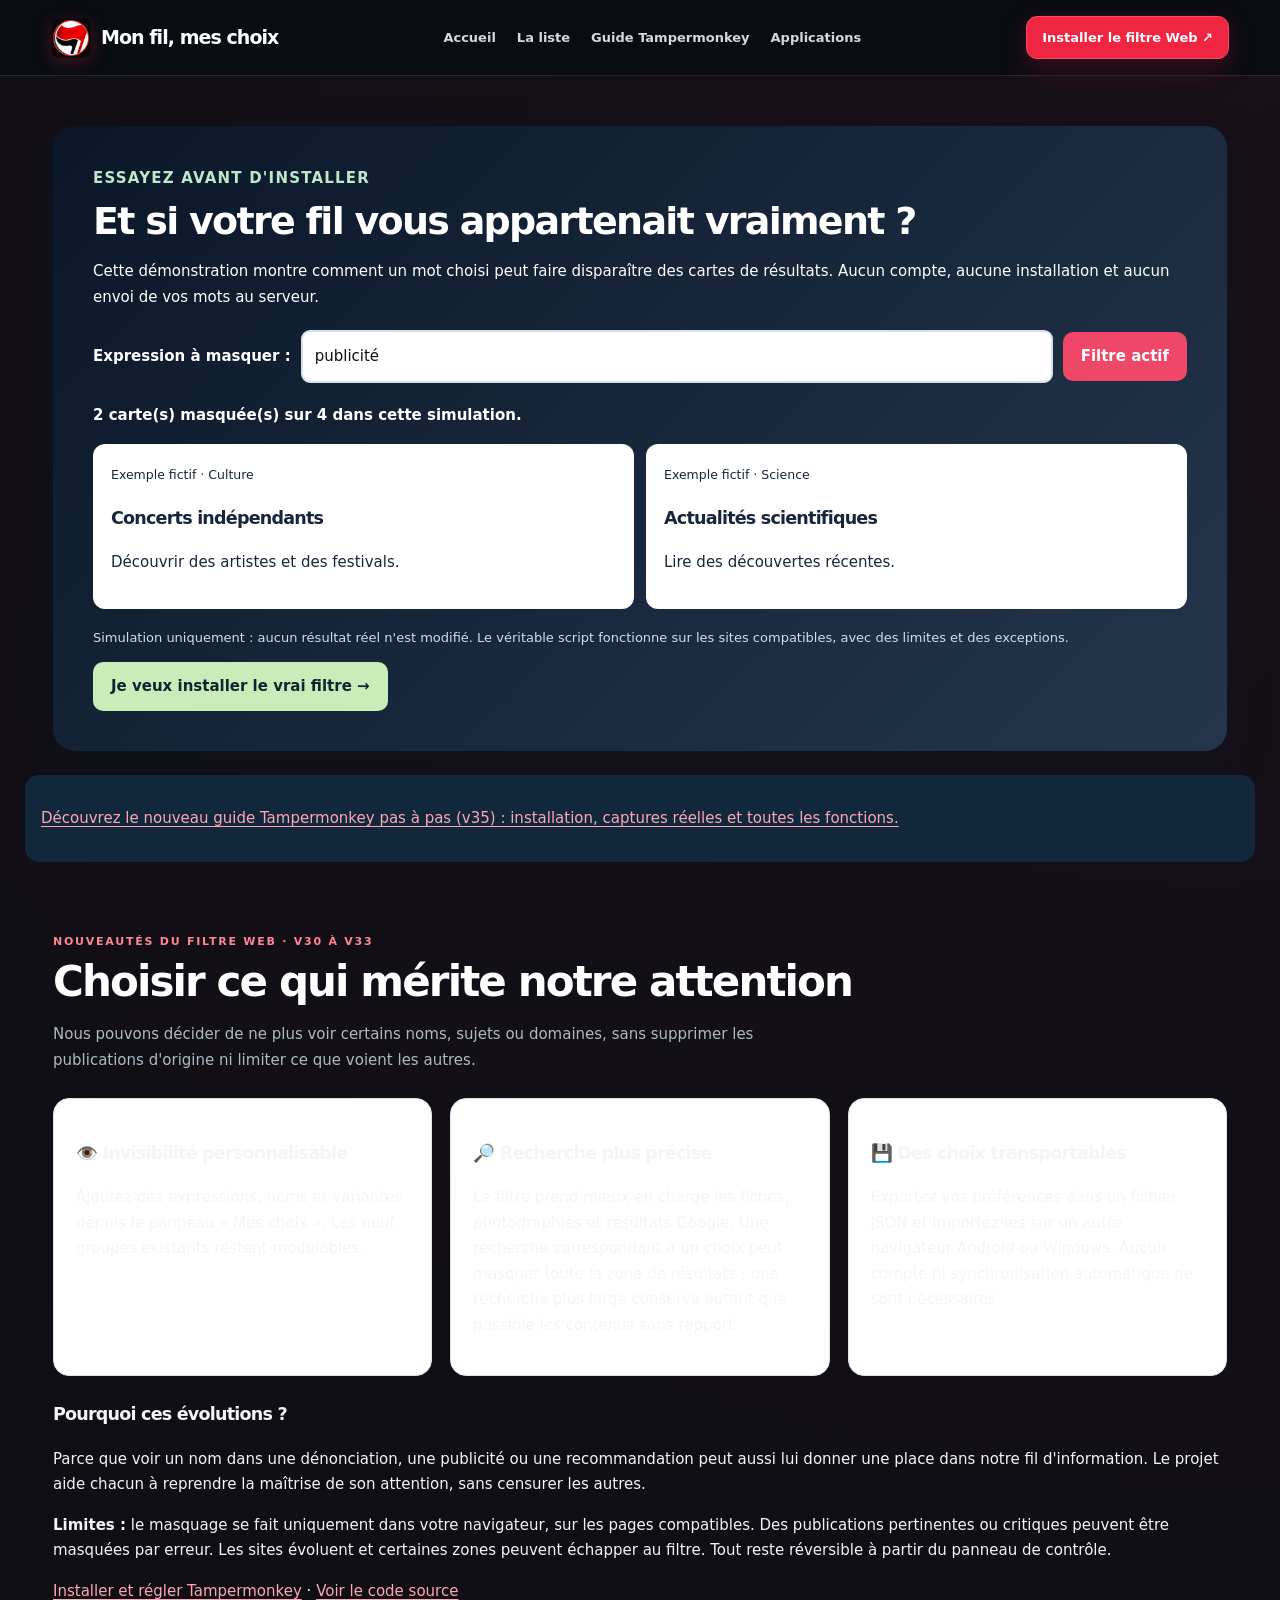
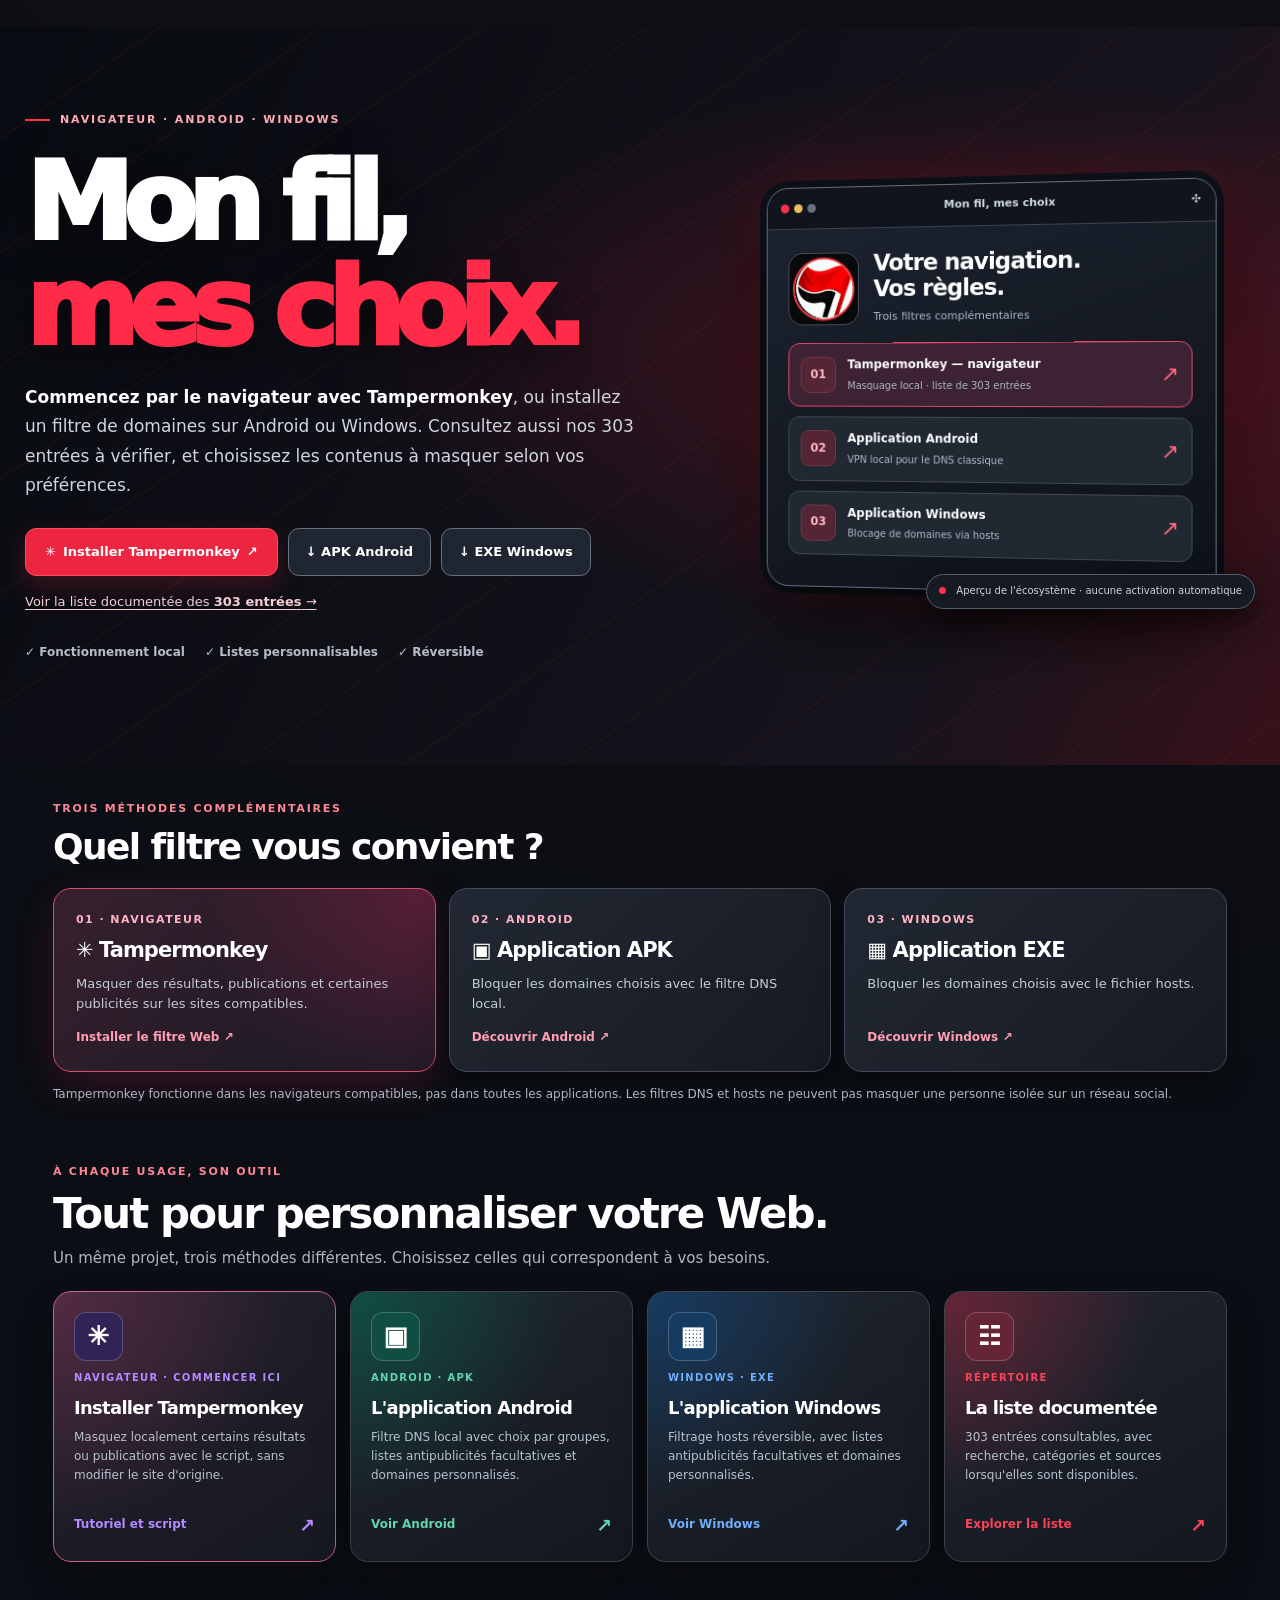
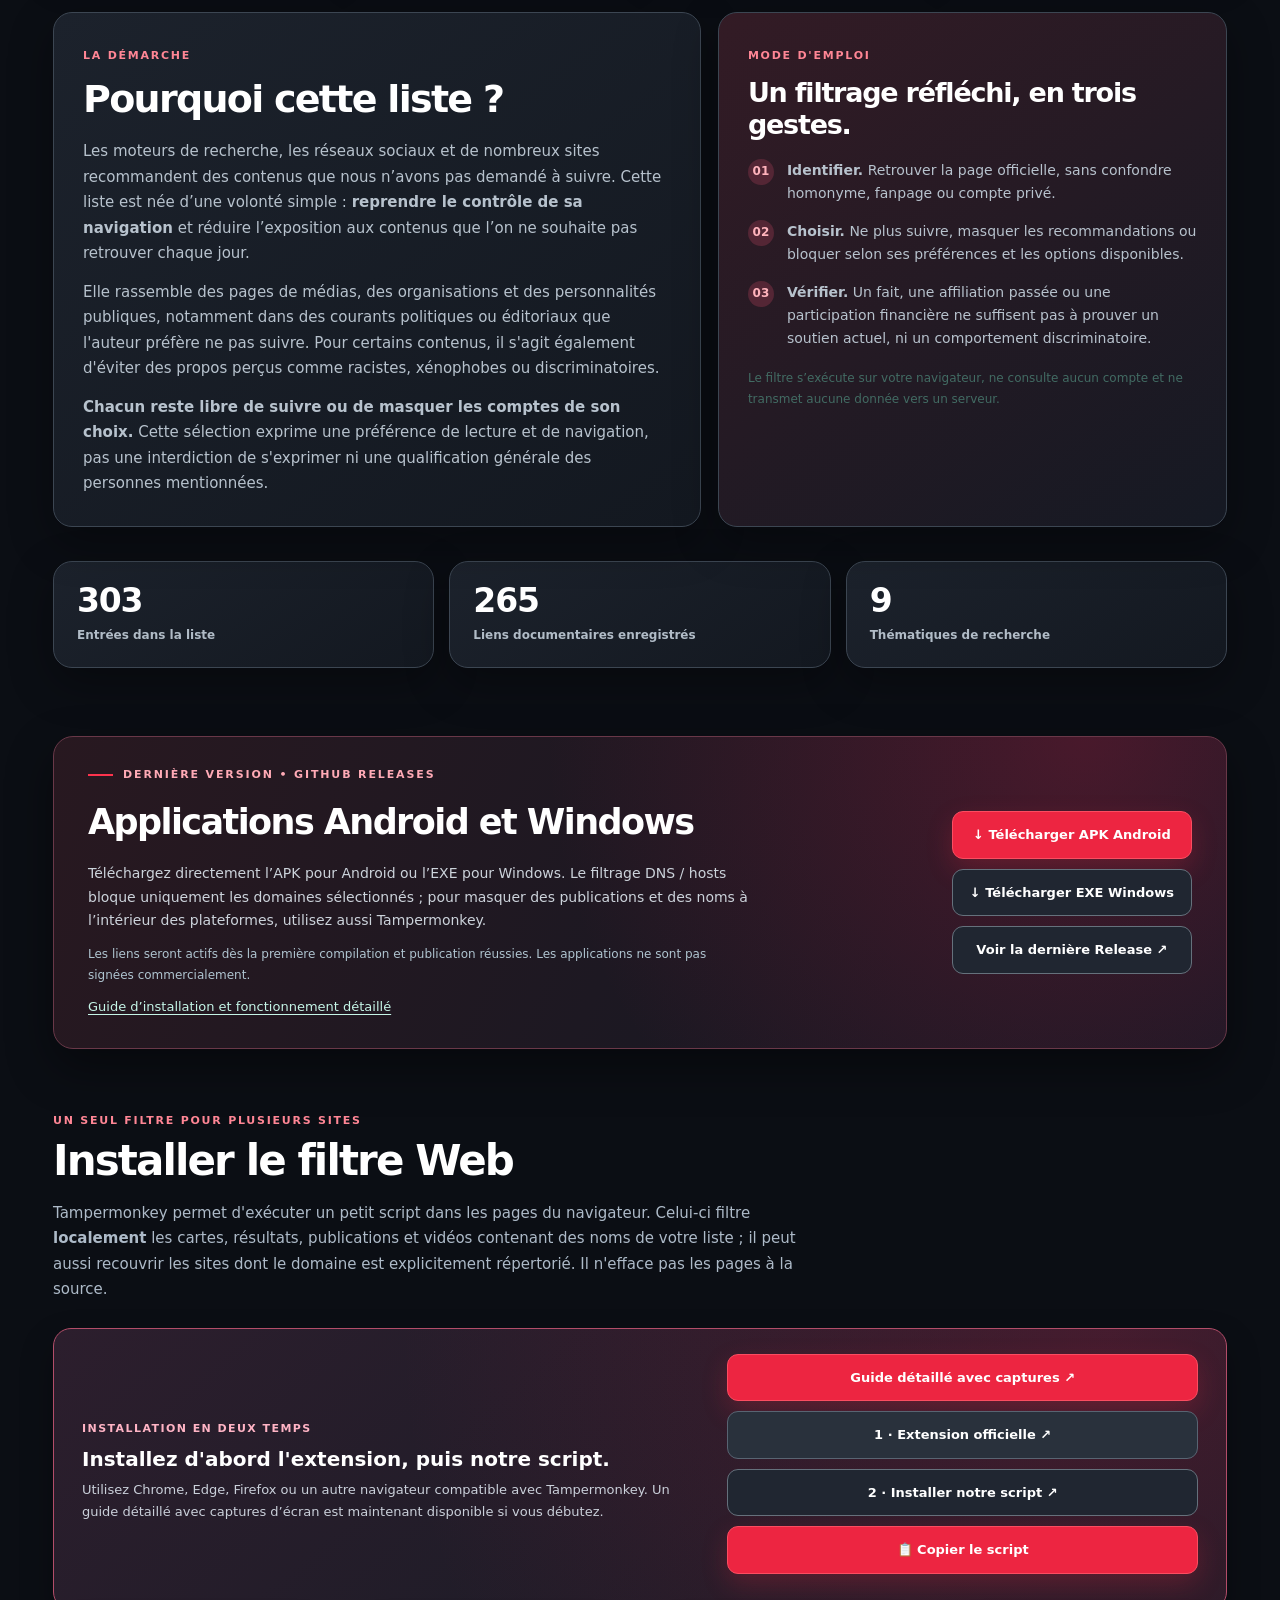
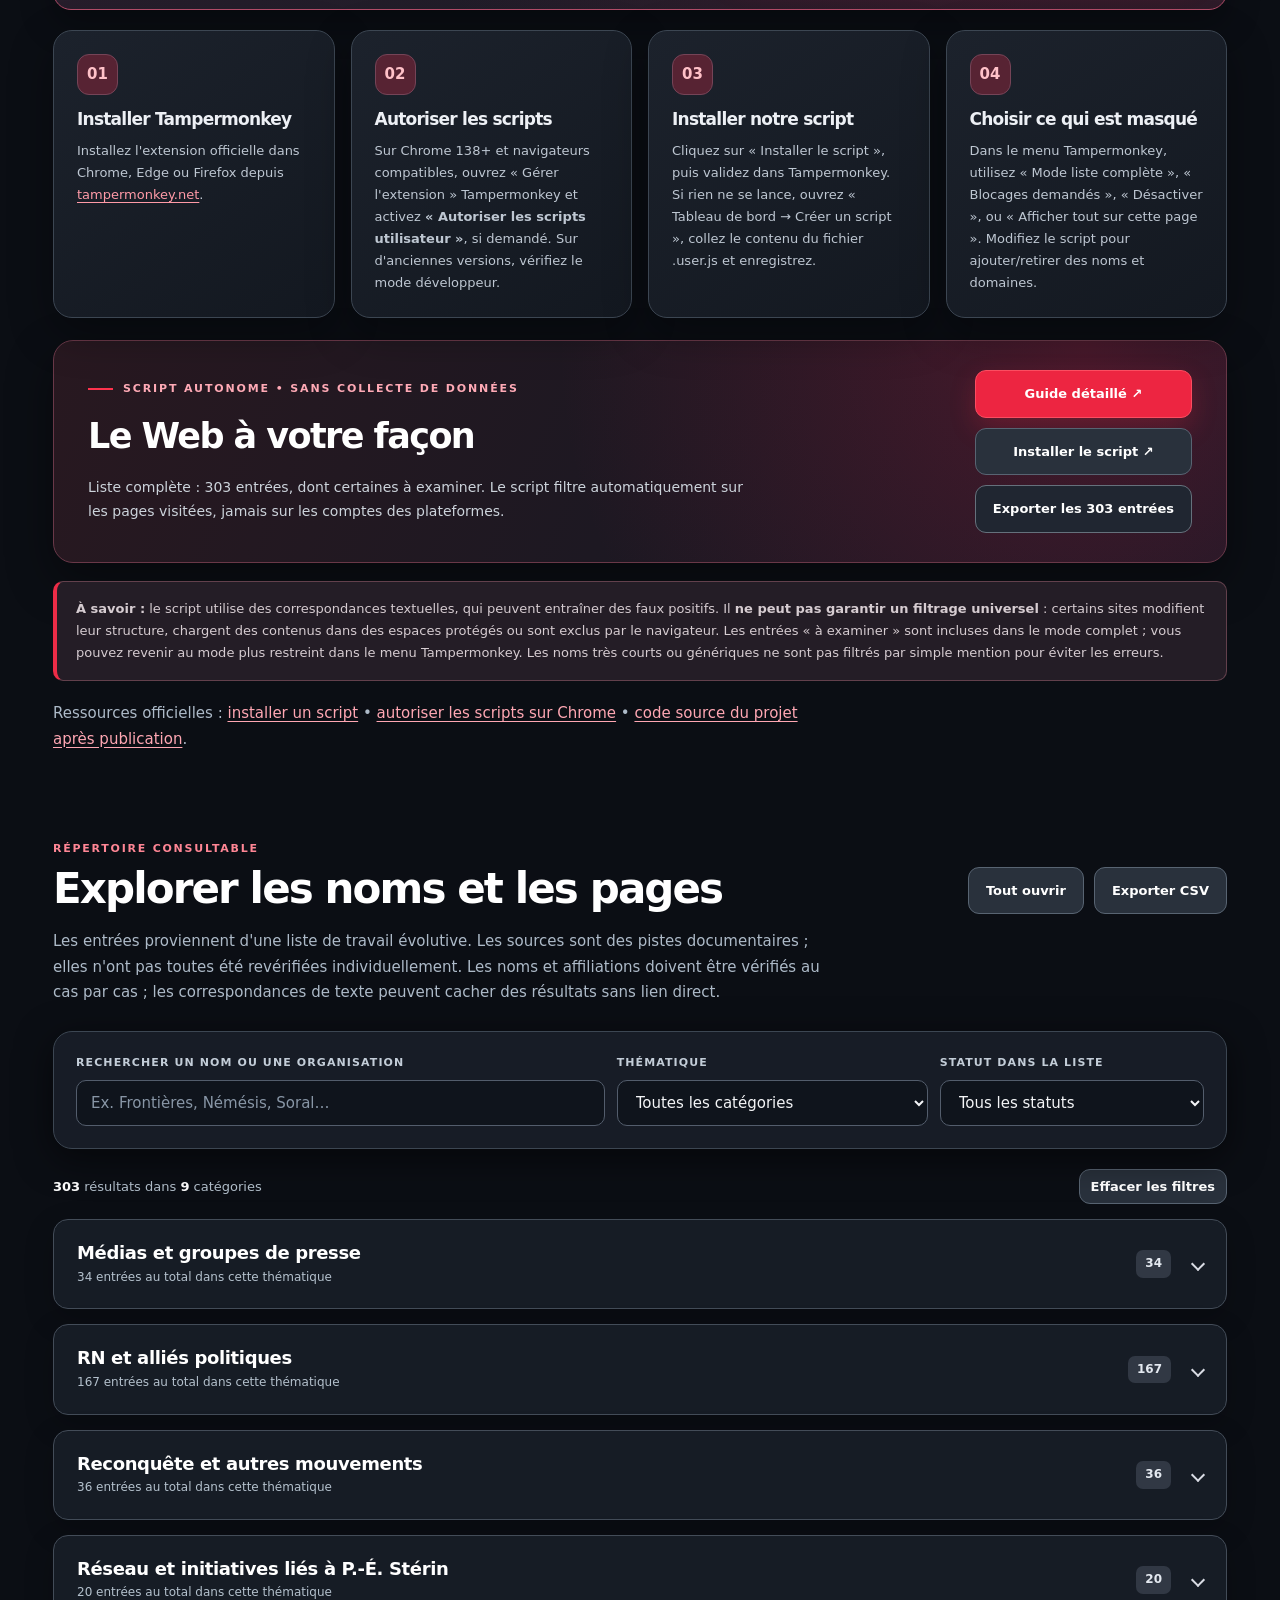
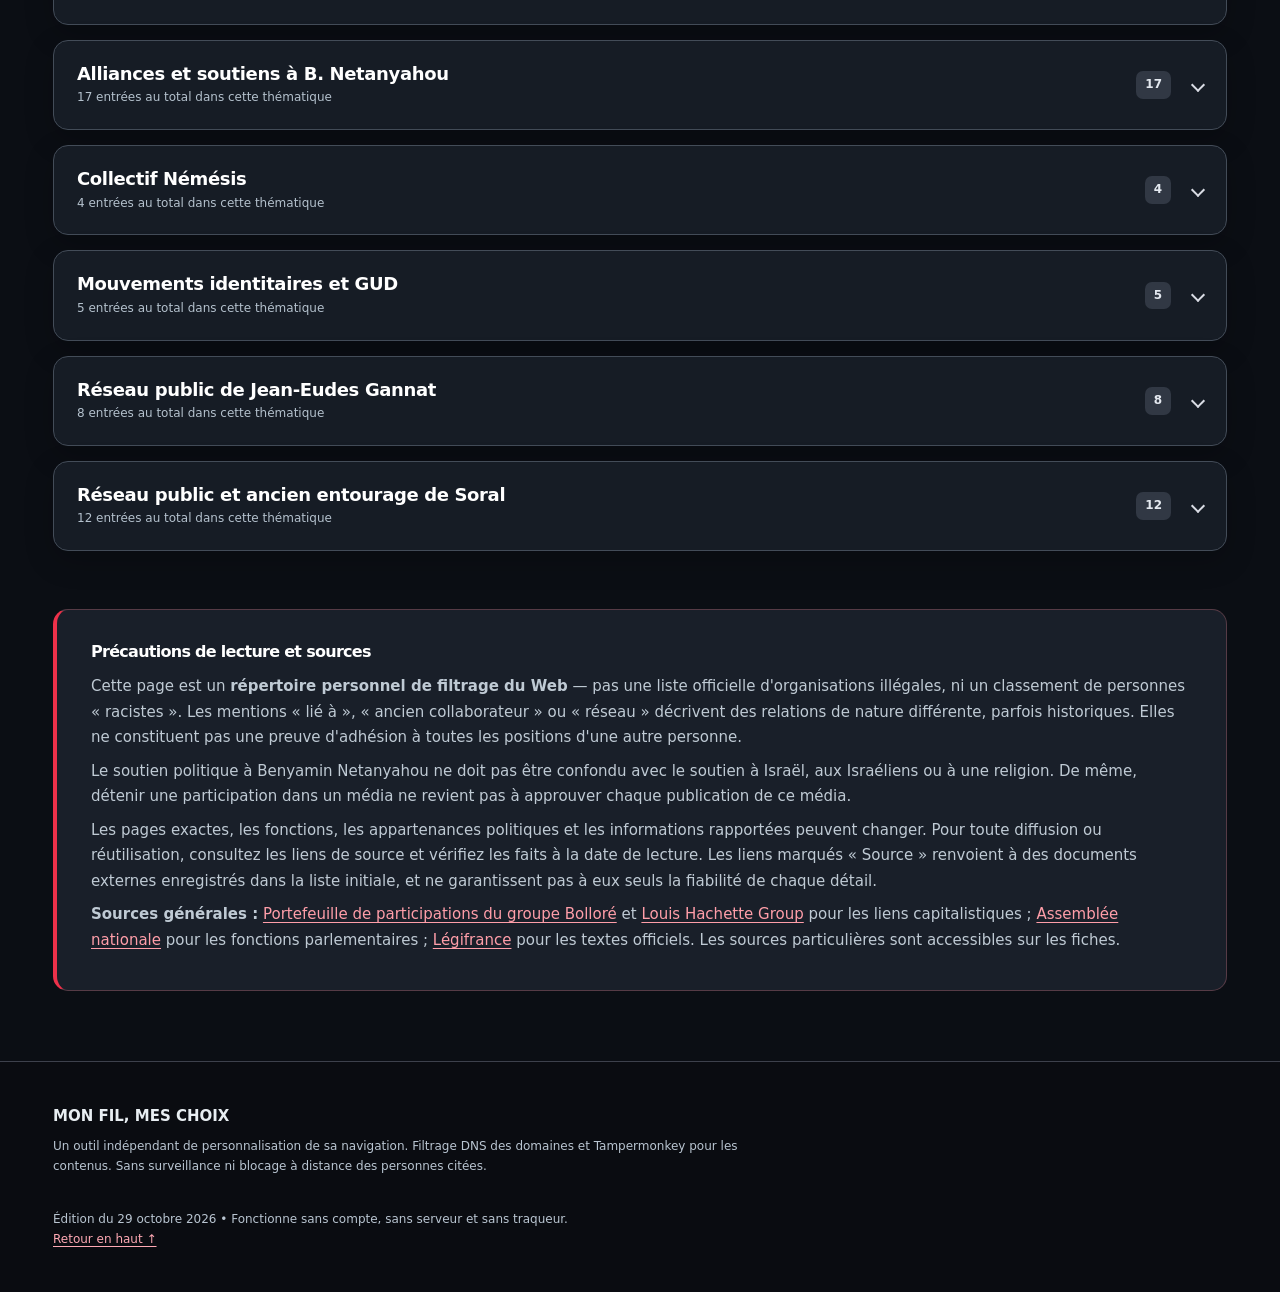
==== commit 9735ed75: "site: bouton Copier le script visible sur mobile" ====
--- a/site/index.html
+++ b/site/index.html
@@ -287,7 +287,7 @@
       <p class="section-intro">Tampermonkey permet d'exécuter un petit script dans les pages du navigateur. Celui-ci filtre <strong>localement</strong> les cartes, résultats, publications et vidéos contenant des noms de votre liste ; il peut aussi recouvrir les sites dont le domaine est explicitement répertorié. Il n'efface pas les pages à la source.</p>
       <div class="v10-script-steps" aria-label="Accès direct à Tampermonkey et au script">
         <div><span class="v10-tool-num">INSTALLATION EN DEUX TEMPS</span><strong>Installez d'abord l'extension, puis notre script.</strong><p>Utilisez Chrome, Edge, Firefox ou un autre navigateur compatible avec Tampermonkey. Un guide détaillé avec captures d’écran est maintenant disponible si vous débutez.</p></div>
-        <div class="v10-script-buttons"><a class="btn btn-primary" href="./tampermonkey.html">Guide détaillé avec captures ↗</a><a class="btn btn-light" href="https://www.tampermonkey.net/" target="_blank" rel="noopener noreferrer">1 · Extension officielle ↗</a><a class="btn btn-ghost" href="./tampermonkey/mon-fil-mes-choix.user.js">2 · Installer notre script ↗</a></div>
+        <div class="v10-script-buttons"><a class="btn btn-primary" href="./tampermonkey.html">Guide détaillé avec captures ↗</a><a class="btn btn-light" href="https://www.tampermonkey.net/" target="_blank" rel="noopener noreferrer">1 · Extension officielle ↗</a><a class="btn btn-ghost" href="./tampermonkey/mon-fil-mes-choix.user.js">2 · Installer notre script ↗</a><button type="button" class="btn btn-primary" id="mfm-copy-v42">📋 Copier le script</button><span id="mfm-copy-status-v42" role="status" aria-live="polite"></span></div>
       </div>
       <div class="how-grid">
         <article class="paper how-card"><span class="how-step">01</span><h3>Installer Tampermonkey</h3><p>Installez l'extension officielle dans Chrome, Edge ou Firefox depuis <a href="https://www.tampermonkey.net/" rel="noopener noreferrer" target="_blank">tampermonkey.net</a>.</p></article>
@@ -383,4 +383,28 @@
   render();
 })();
 </script>
+<script id="mfm-copy-handler-v42">
+(()=>{
+ const b=document.getElementById('mfm-copy-v42'),status=document.getElementById('mfm-copy-status-v42');
+ if(!b)return;
+ b.addEventListener('click',async()=>{
+  b.disabled=true;status.textContent='Chargement…';
+  try{
+   const r=await fetch('./tampermonkey/mon-fil-mes-choix.user.js',{cache:'no-store'});
+   if(!r.ok)throw Error('Erreur de chargement');
+   const src=await r.text();if(!src.startsWith('// ==UserScript=='))throw Error('Script invalide');
+   try{
+    if(!navigator.clipboard?.writeText)throw Error('Presse-papiers indisponible');
+    await navigator.clipboard.writeText(src);status.textContent='✓ Script copié ! Collez-le dans Tampermonkey.';
+   }catch(_){
+    let area=document.getElementById('mfm-copy-fallback-v42');
+    if(!area){area=document.createElement('textarea');area.id='mfm-copy-fallback-v42';area.readOnly=true;
+     area.style.cssText='width:100%;min-height:160px;display:block;margin:12px 0';b.parentElement.append(area);}
+    area.value=src;area.focus();area.select();status.textContent='Sélectionnez le texte puis choisissez Copier.';
+   }
+  }catch(e){status.textContent='Copie indisponible. Ouvrez le guide pour récupérer le script.';}
+  finally{b.disabled=false;}
+ });
+})();
+</script>
 </body></html>
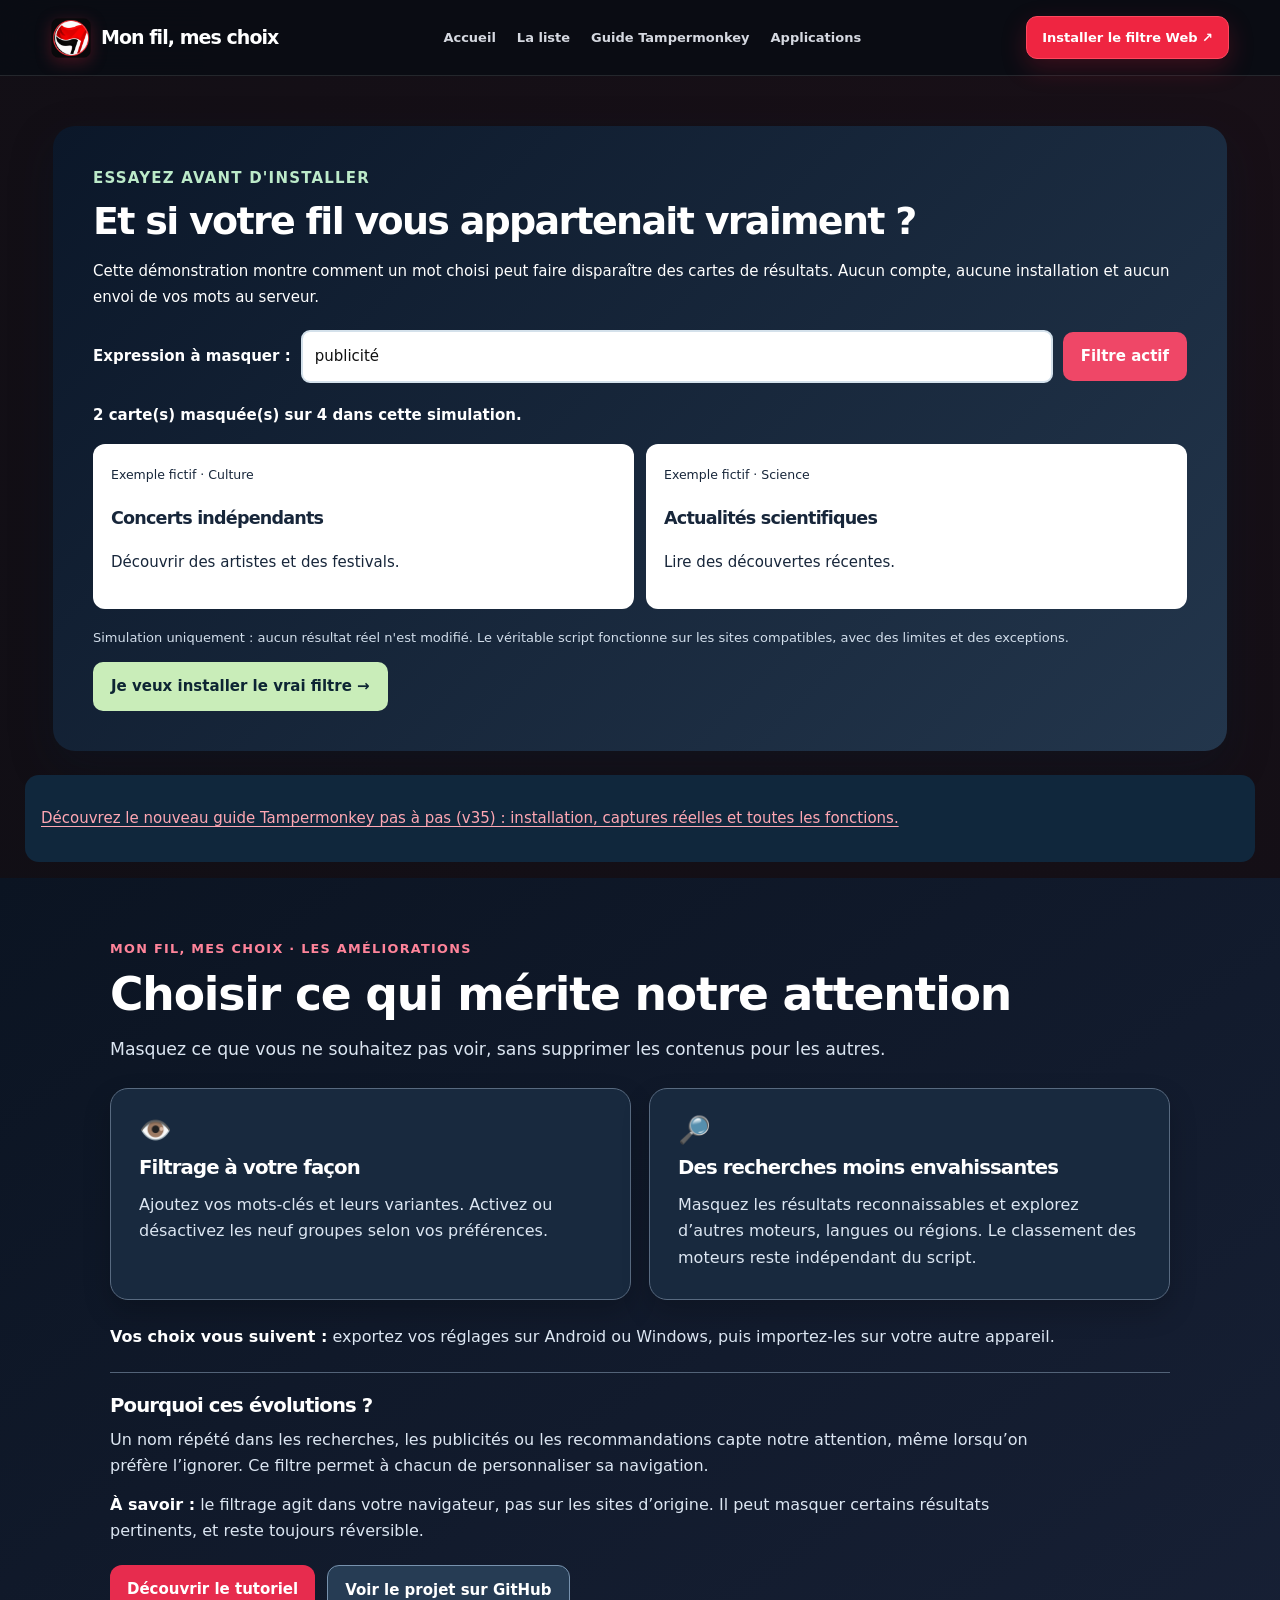
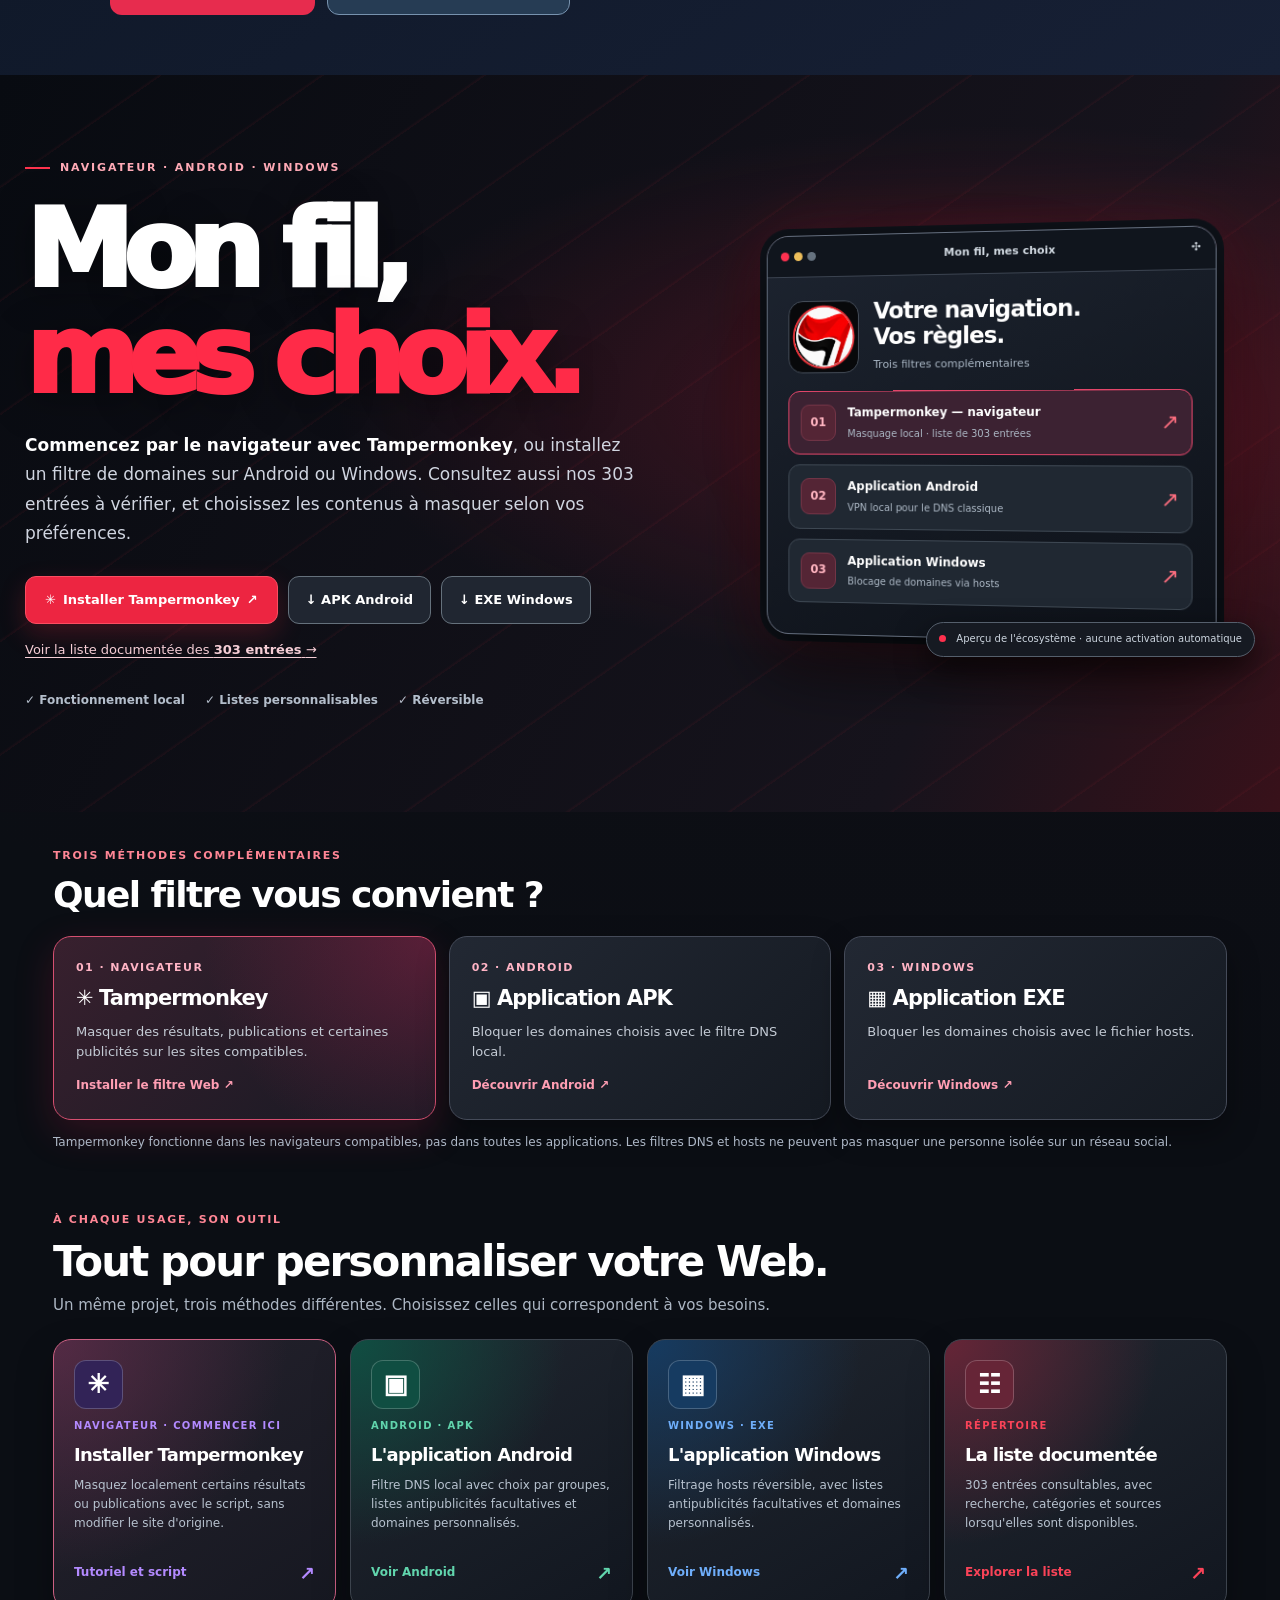
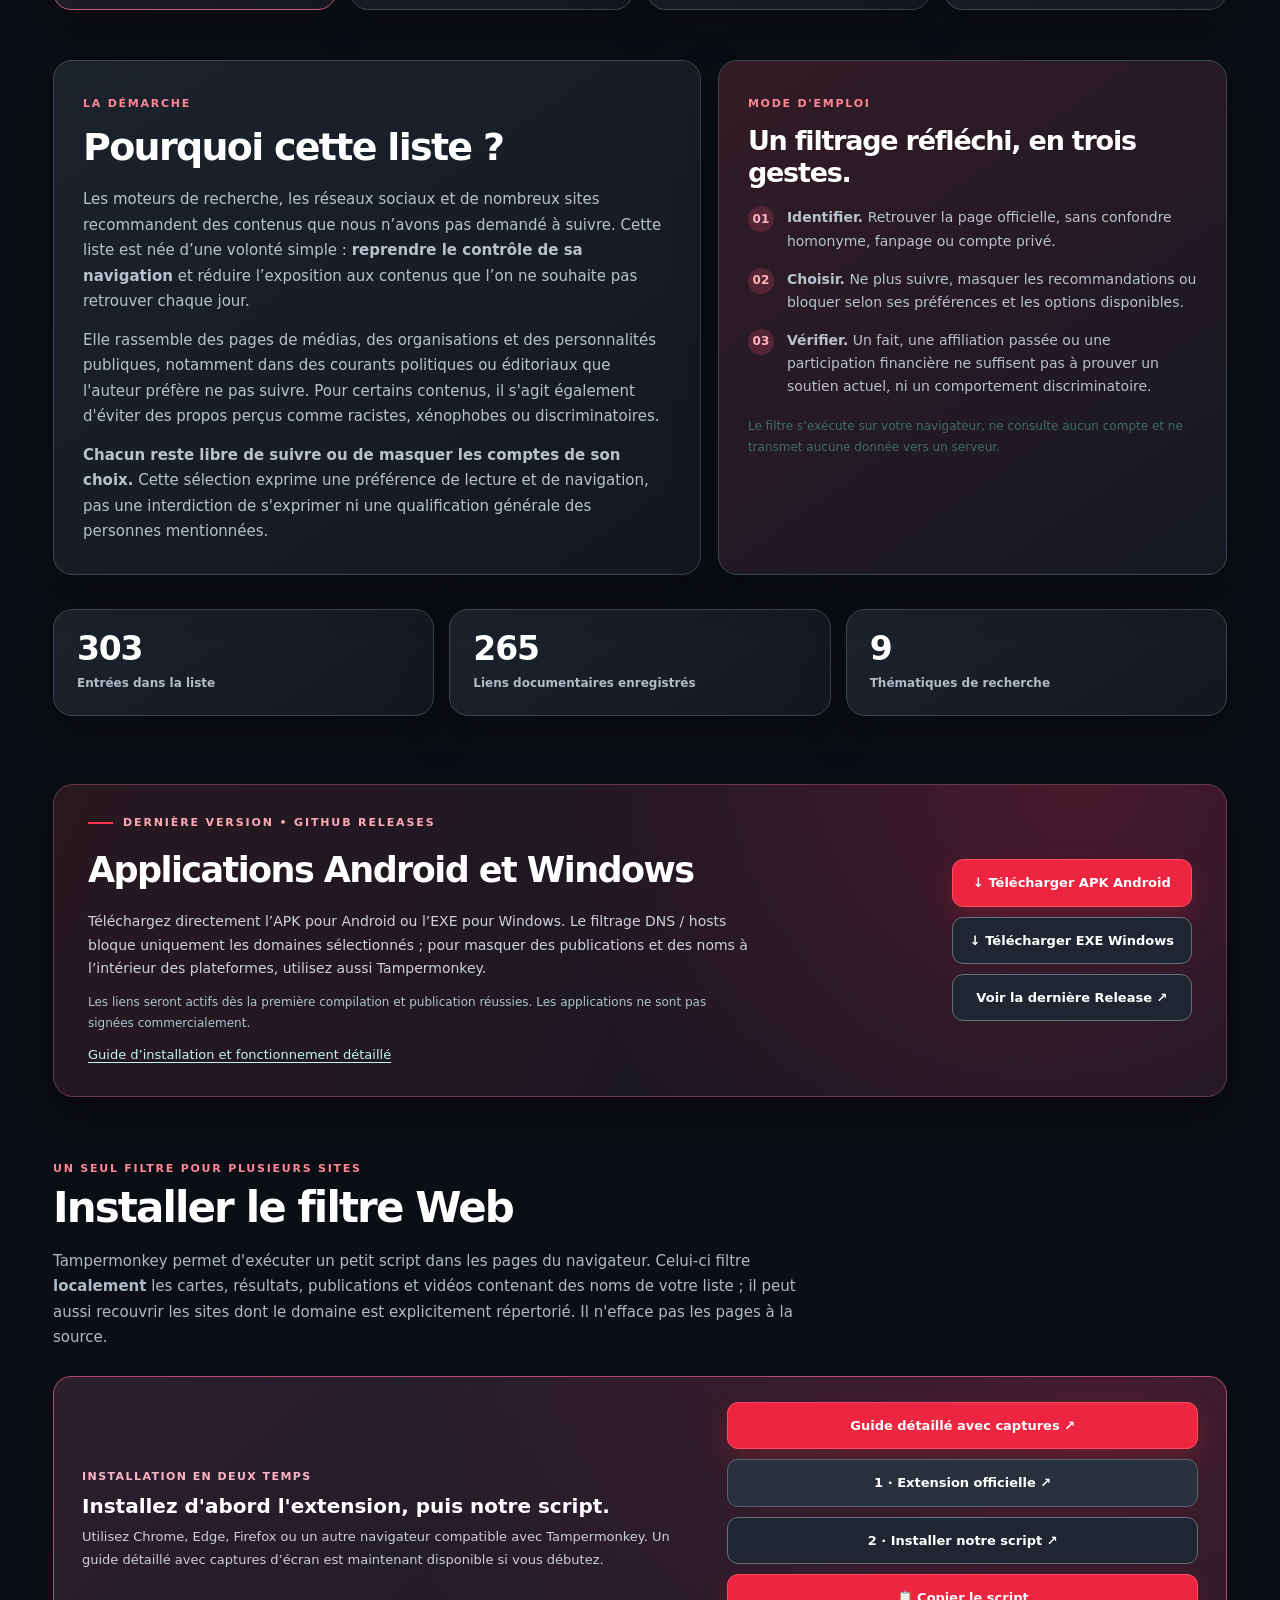
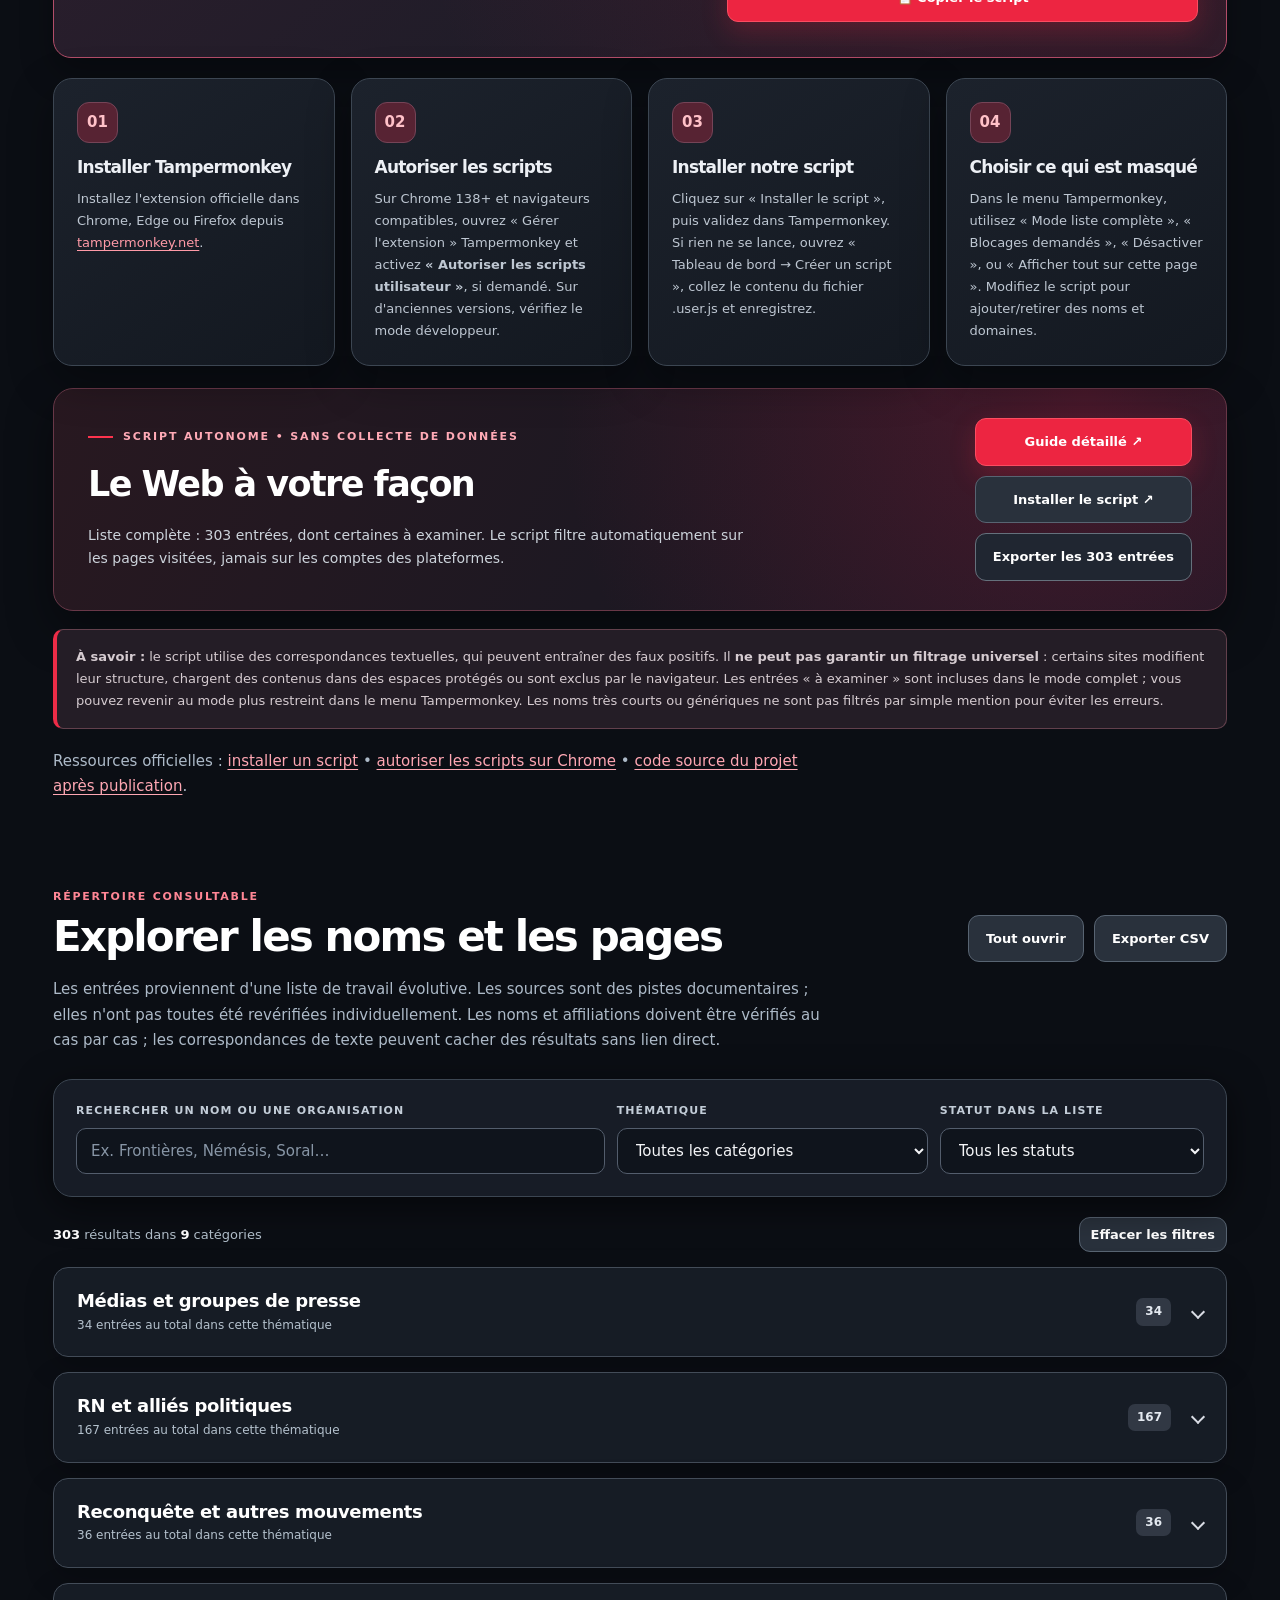
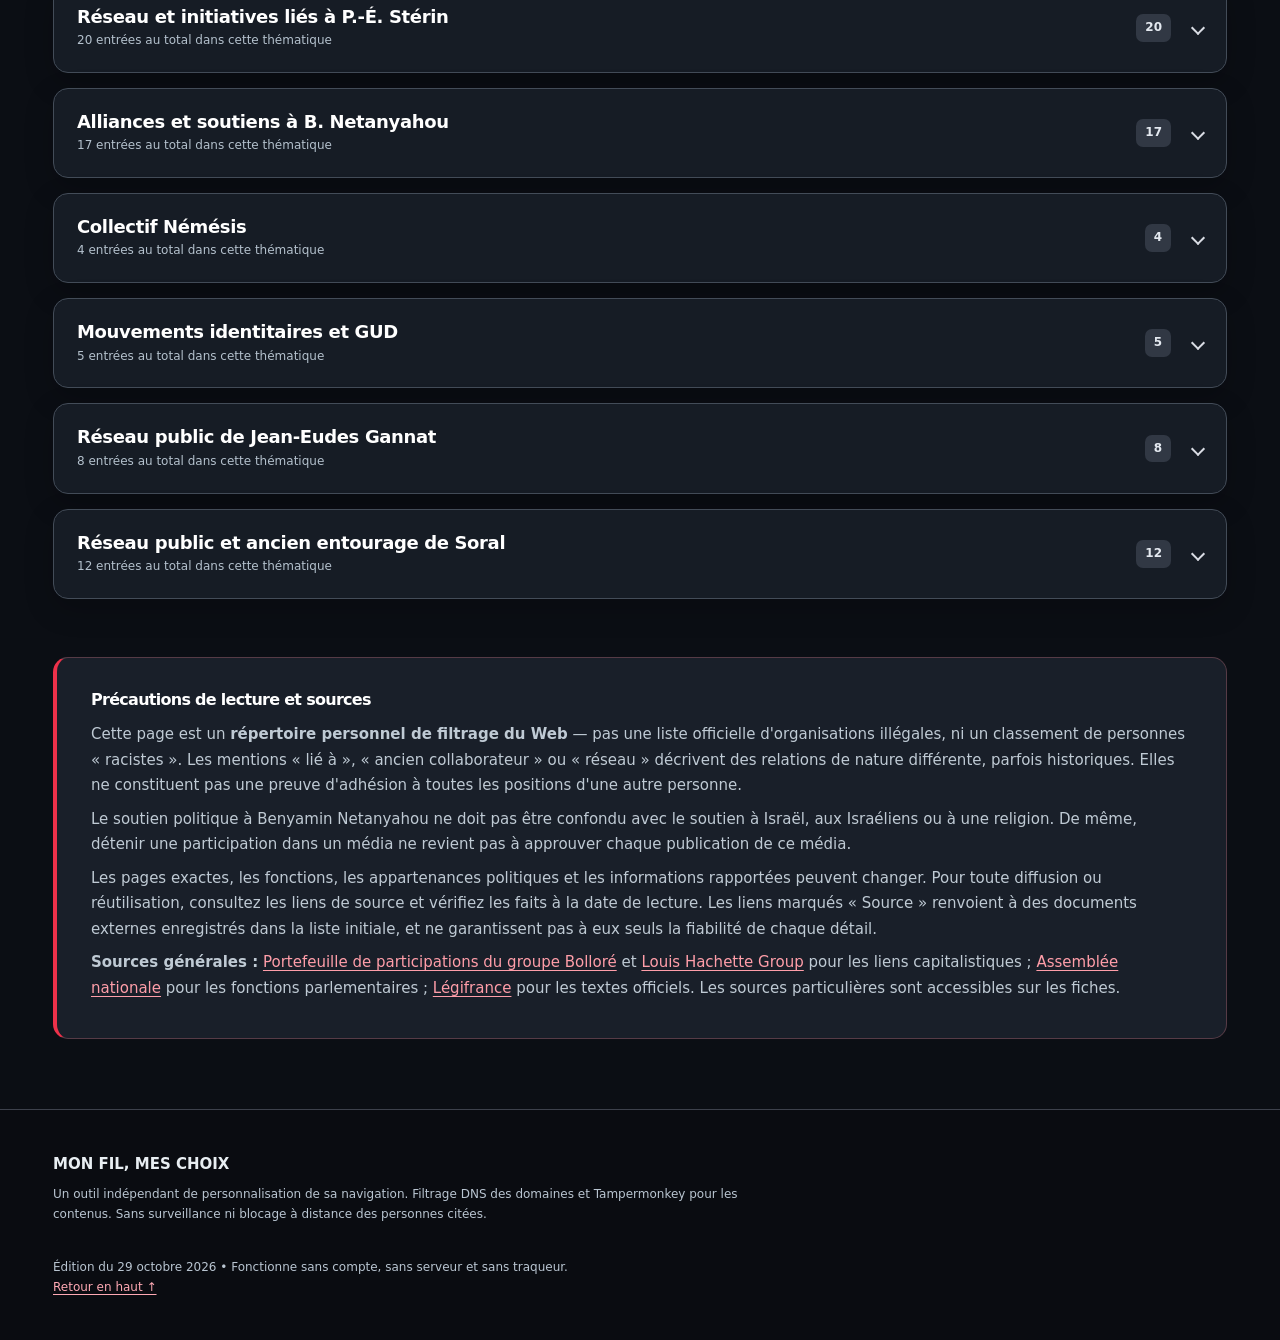
==== commit 49f5886e: "site v45: cartes sombres, lisibilite et responsive" ====
--- a/site/index.html
+++ b/site/index.html
@@ -173,43 +173,57 @@
 <!-- MFM-DEMO-V36-END -->
 <div class="shell" style="margin:16px auto;padding:16px;border-radius:14px;background:#10273c;color:white"><p><a href="./tampermonkey.html#nouveau-guide">Découvrez le nouveau guide Tampermonkey pas à pas (v35) : installation, captures réelles et toutes les fonctions.</a></p></div>
 <!-- MFM-NOUVEAUTES-V33 -->
-<section class="section" id="avancees" aria-label="Nouveautés du filtre Web">
-  <div class="shell">
-    <div class="section-header"><div>
-      <span class="kicker">Nouveautés du filtre Web · v30 à v33</span>
-      <h2>Choisir ce qui mérite notre attention</h2>
-    </div></div>
-    <p class="section-intro">Nous pouvons décider de ne plus voir certains noms, sujets ou domaines,
-      sans supprimer les publications d'origine ni limiter ce que voient les autres.</p>
-    <div style="display:grid;grid-template-columns:repeat(auto-fit,minmax(230px,1fr));gap:18px;margin:24px 0">
-      <article style="background:#fff;border:1px solid #dbe4ea;border-radius:16px;padding:22px">
-        <h3>👁️ Invisibilité personnalisable</h3>
-        <p>Ajoutez des expressions, noms et variantes depuis le panneau « Mes choix ».
-        Les neuf groupes existants restent modulables.</p>
-      </article>
-      <article style="background:#fff;border:1px solid #dbe4ea;border-radius:16px;padding:22px">
-        <h3>🔎 Recherche plus précise</h3>
-        <p>Le filtre prend mieux en charge les fiches, photographies et résultats Google.
-        Une recherche correspondant à un choix peut masquer toute la zone de résultats ;
-        une recherche plus large conserve autant que possible les contenus sans rapport.</p>
-      </article>
-      <article style="background:#fff;border:1px solid #dbe4ea;border-radius:16px;padding:22px">
-        <h3>💾 Des choix transportables</h3>
-        <p>Exportez vos préférences dans un fichier JSON et importez-les sur un autre navigateur
-        Android ou Windows. Aucun compte ni synchronisation automatique ne sont nécessaires.</p>
-      </article>
-    </div>
-    <h3>Pourquoi ces évolutions ?</h3>
-    <p>Parce que voir un nom dans une dénonciation, une publicité ou une recommandation
-      peut aussi lui donner une place dans notre fil d'information. Le projet aide
-      chacun à reprendre la maîtrise de son attention, sans censurer les autres.</p>
-    <p><strong>Limites :</strong> le masquage se fait uniquement dans votre navigateur,
-      sur les pages compatibles. Des publications pertinentes ou critiques peuvent
-      être masquées par erreur. Les sites évoluent et certaines zones peuvent échapper
-      au filtre. Tout reste réversible à partir du panneau de contrôle.</p>
-    <p><a href="./tampermonkey.html">Installer et régler Tampermonkey</a>
-      · <a href="https://github.com/janintibo-art/mon-fil-mes-choix" rel="noopener noreferrer">Voir le code source</a></p>
-  </div>
+<style id="mfm-avancees-v45-style">
+  #avancees.mfm-v45 {background:linear-gradient(145deg,#0b1422 0%,#172035 100%)!important;color:#f5f7fb!important;padding:clamp(28px,5vw,60px) 0!important;overflow:hidden}
+  #avancees.mfm-v45 .shell{max-width:1120px;width:100%;margin:auto;padding:0 clamp(16px,4vw,30px);box-sizing:border-box}
+  #avancees.mfm-v45 .mfm45-kicker{font-size:.8rem;font-weight:800;letter-spacing:.10em;text-transform:uppercase;color:#ff849a!important}
+  #avancees.mfm-v45 h2{font-size:clamp(1.8rem,4vw,2.85rem)!important;line-height:1.14!important;color:#fff!important;margin:10px 0 14px!important;letter-spacing:-.025em;overflow-wrap:break-word}
+  #avancees.mfm-v45 h3{font-size:1.23rem!important;line-height:1.3!important;color:#fff!important;margin:0 0 11px!important}
+  #avancees.mfm-v45 p,#avancees.mfm-v45 .mfm45-description{color:#dce6f2!important;font-size:1rem!important;line-height:1.65!important;opacity:1!important}
+  #avancees.mfm-v45 .mfm45-lead{max-width:780px;margin:0 0 24px!important;font-size:1.08rem!important}
+  #avancees.mfm-v45 .mfm45-grid{display:grid;grid-template-columns:repeat(2,minmax(0,1fr));gap:18px;margin:24px 0}
+  #avancees.mfm-v45 .mfm45-card{min-width:0;border:1px solid #586a80!important;background:#18293e!important;border-radius:18px;padding:clamp(20px,3vw,28px);box-shadow:0 12px 28px #0003;color:#fff!important}
+  #avancees.mfm-v45 .mfm45-icon{font-size:1.65rem;margin-bottom:12px;line-height:1}
+  #avancees.mfm-v45 .mfm45-card p{margin:0!important}
+  #avancees.mfm-v45 .mfm45-foot{margin-top:22px;padding-top:20px;border-top:1px solid #536378}
+  #avancees.mfm-v45 .mfm45-foot h3{margin:0 0 8px!important}
+  #avancees.mfm-v45 .mfm45-foot p{margin:0 0 12px!important;max-width:930px}
+  #avancees.mfm-v45 .mfm45-links{display:flex;flex-wrap:wrap;gap:12px;margin-top:20px}
+  #avancees.mfm-v45 .mfm45-links a{display:inline-block;background:#e72c4e!important;color:#fff!important;padding:12px 17px;border-radius:12px;font-weight:750;text-decoration:none!important}
+  #avancees.mfm-v45 .mfm45-links a+ a{background:#263c54!important;border:1px solid #7792ae}
+  #avancees.mfm-v45 .mfm45-links a:focus-visible{outline:3px solid #fff;outline-offset:3px}
+  @media(max-width:700px){
+    #avancees.mfm-v45 .mfm45-grid{grid-template-columns:1fr;gap:14px}
+    #avancees.mfm-v45 .mfm45-card{padding:20px}
+    #avancees.mfm-v45 .mfm45-links{flex-direction:column}
+    #avancees.mfm-v45 .mfm45-links a{text-align:center}
+  }
+</style>
+<section class="section mfm-v45" id="avancees" aria-label="Ce que permet le filtre Web">
+ <div class="shell">
+  <div class="mfm45-kicker">Mon fil, mes choix · Les améliorations</div>
+  <h2>Choisir ce qui mérite notre attention</h2>
+  <p class="mfm45-lead">Masquez ce que vous ne souhaitez pas voir, sans supprimer les contenus pour les autres.</p>
+  <div class="mfm45-grid">
+   <article class="mfm45-card">
+    <div class="mfm45-icon" aria-hidden="true">👁️</div>
+    <h3>Filtrage à votre façon</h3>
+    <p>Ajoutez vos mots-clés et leurs variantes. Activez ou désactivez les neuf groupes selon vos préférences.</p>
+   </article>
+   <article class="mfm45-card">
+    <div class="mfm45-icon" aria-hidden="true">🔎</div>
+    <h3>Des recherches moins envahissantes</h3>
+    <p>Masquez les résultats reconnaissables et explorez d’autres moteurs, langues ou régions. Le classement des moteurs reste indépendant du script.</p>
+   </article>
+  </div>
+  <p class="mfm45-description"><strong style="color:#fff">Vos choix vous suivent :</strong> exportez vos réglages sur Android ou Windows, puis importez-les sur votre autre appareil.</p>
+  <div class="mfm45-foot">
+   <h3>Pourquoi ces évolutions ?</h3>
+   <p>Un nom répété dans les recherches, les publicités ou les recommandations capte notre attention, même lorsqu’on préfère l’ignorer. Ce filtre permet à chacun de personnaliser sa navigation.</p>
+   <p><strong style="color:#fff">À savoir :</strong> le filtrage agit dans votre navigateur, pas sur les sites d’origine. Il peut masquer certains résultats pertinents, et reste toujours réversible.</p>
+  </div>
+  <div class="mfm45-links"><a href="./tampermonkey.html">Découvrir le tutoriel</a><a href="https://github.com/janintibo-art/mon-fil-mes-choix" rel="noopener noreferrer">Voir le projet sur GitHub</a></div>
+ </div>
 </section>
 <!-- /MFM-NOUVEAUTES-V33 -->
 
@@ -383,27 +397,49 @@
   render();
 })();
 </script>
-<script id="mfm-copy-handler-v42">
+<script id="mfm-copy-handler-v43">
 (()=>{
- const b=document.getElementById('mfm-copy-v42'),status=document.getElementById('mfm-copy-status-v42');
- if(!b)return;
- b.addEventListener('click',async()=>{
-  b.disabled=true;status.textContent='Chargement…';
-  try{
-   const r=await fetch('./tampermonkey/mon-fil-mes-choix.user.js',{cache:'no-store'});
-   if(!r.ok)throw Error('Erreur de chargement');
-   const src=await r.text();if(!src.startsWith('// ==UserScript=='))throw Error('Script invalide');
-   try{
-    if(!navigator.clipboard?.writeText)throw Error('Presse-papiers indisponible');
-    await navigator.clipboard.writeText(src);status.textContent='✓ Script copié ! Collez-le dans Tampermonkey.';
-   }catch(_){
-    let area=document.getElementById('mfm-copy-fallback-v42');
-    if(!area){area=document.createElement('textarea');area.id='mfm-copy-fallback-v42';area.readOnly=true;
-     area.style.cssText='width:100%;min-height:160px;display:block;margin:12px 0';b.parentElement.append(area);}
-    area.value=src;area.focus();area.select();status.textContent='Sélectionnez le texte puis choisissez Copier.';
-   }
-  }catch(e){status.textContent='Copie indisponible. Ouvrez le guide pour récupérer le script.';}
-  finally{b.disabled=false;}
+ const b=document.getElementById('mfm-copy-v42');
+ const status=document.getElementById('mfm-copy-status-v42');
+ if(!b||!status)return;
+ let source='';
+ const load=fetch('./tampermonkey/mon-fil-mes-choix.user.js',{cache:'no-store'})
+  .then(r=>{if(!r.ok)throw Error('Téléchargement indisponible');return r.text()})
+  .then(text=>{if(!text.startsWith('// ==UserScript=='))throw Error('Script incorrect');source=text;return text;})
+  .catch(()=>{status.textContent='Chargement impossible : utilisez « Installer notre script ».';return '';});
+ function selection(text){
+  let area=document.getElementById('mfm-copy-fallback-v43');
+  if(!area){
+   area=document.createElement('textarea');area.id='mfm-copy-fallback-v43';
+   area.readOnly=true;area.setAttribute('aria-label','Code à copier manuellement');
+   area.style.cssText='display:block;width:100%;min-height:180px;font:12px monospace;margin:12px 0;color:#18283a;background:#fff;';
+   b.parentElement.insertAdjacentElement('afterend',area);
+  }
+  area.value=text;area.focus();area.select();area.setSelectionRange(0,text.length);
+  return area;
+ }
+ b.addEventListener('click',()=>{
+  if(!source){
+   status.textContent='Le script se charge. Réessayez dans un instant.';
+   load.then(v=>{if(v)status.textContent='Script prêt : appuyez de nouveau sur Copier.'});
+   return;
+  }
+  // Première tentative synchrone (activation de l'utilisateur conservée).
+  const area=selection(source);
+  let copied=false;
+  try{copied=document.execCommand('copy')===true;}catch(_){}
+  if(copied){status.textContent='✓ Script copié ! Vous pouvez le coller dans Tampermonkey.';return;}
+  // Clipboard API sans aucun await préalable dans ce gestionnaire de clic.
+  if(navigator.clipboard?.writeText){
+   navigator.clipboard.writeText(source).then(()=>{
+    status.textContent='✓ Script copié ! Vous pouvez le coller dans Tampermonkey.';
+   }).catch(()=>{
+    area.focus();area.select();
+    status.textContent='Copie automatique refusée : maintenez le doigt sur le texte sélectionné puis choisissez Copier.';
+   });
+  }else{
+   status.textContent='Copie automatique indisponible : maintenez le doigt sur le texte sélectionné puis choisissez Copier.';
+  }
  });
 })();
 </script>
